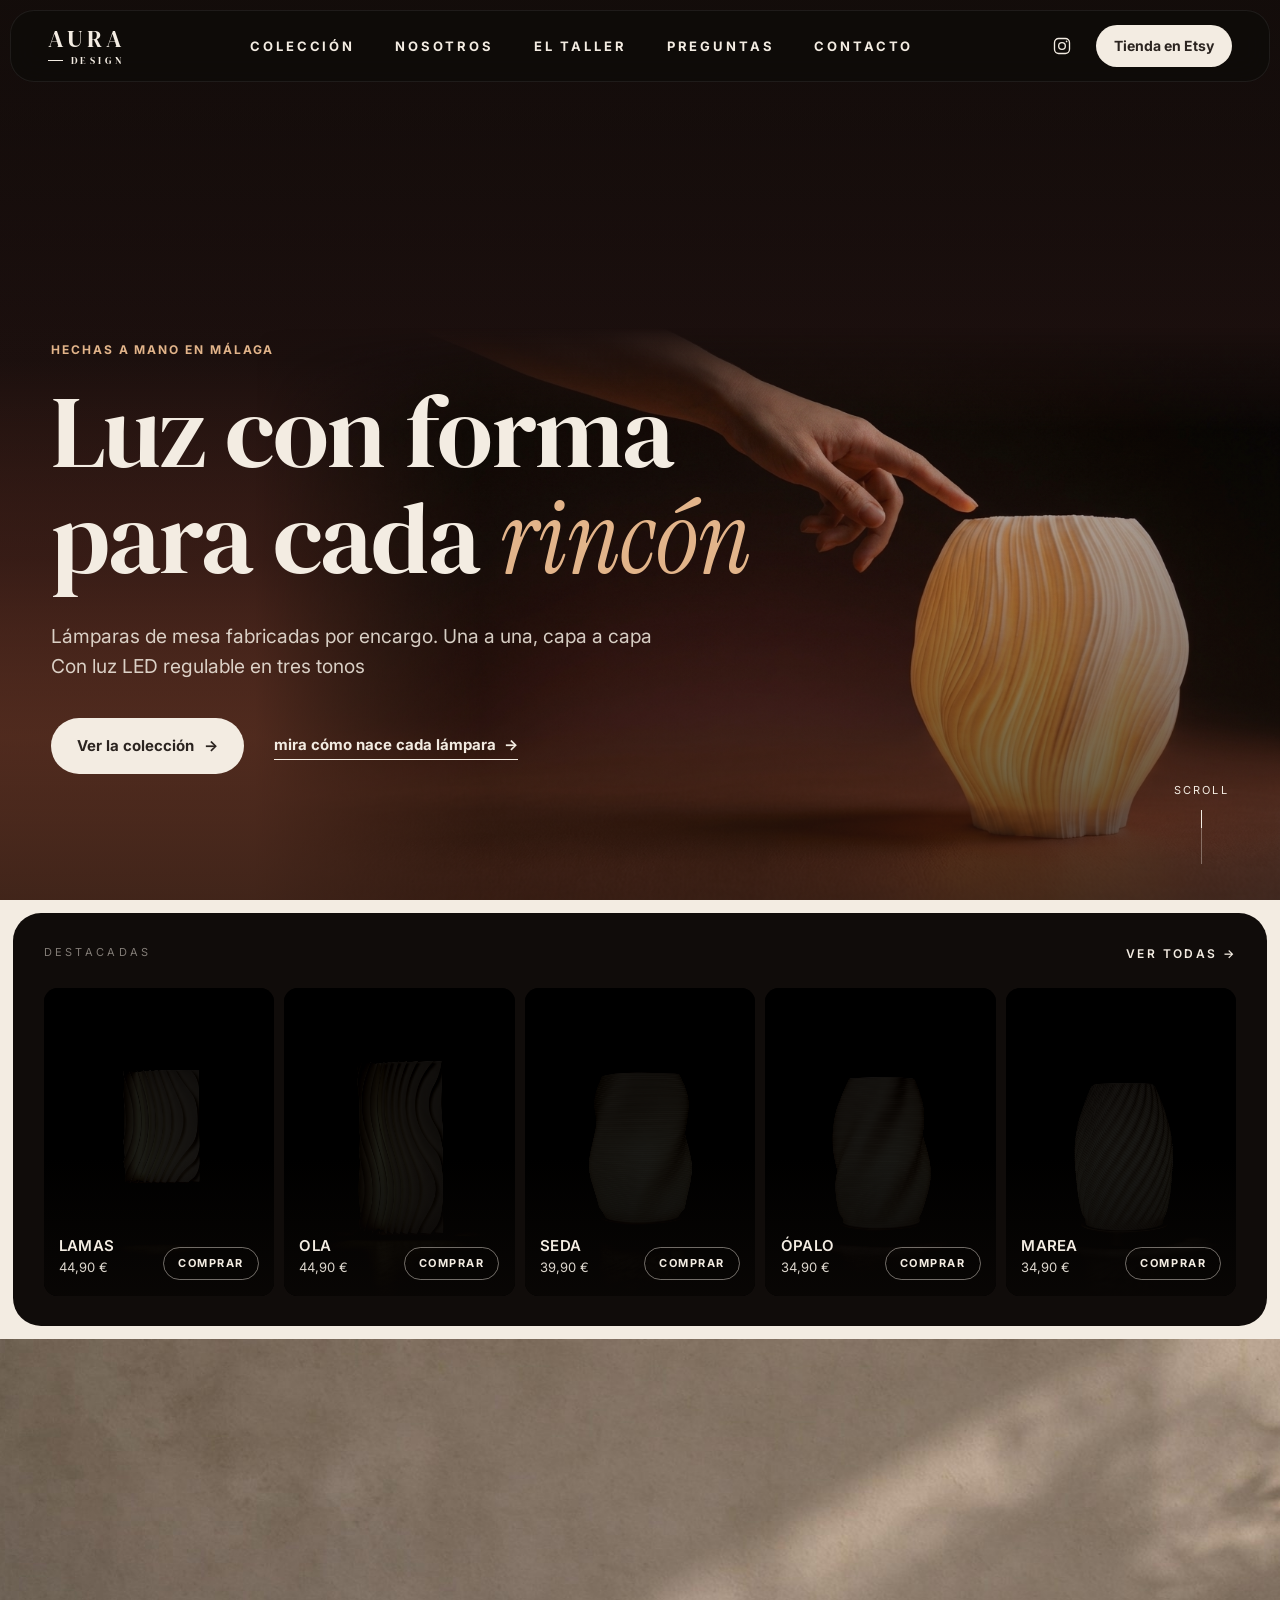
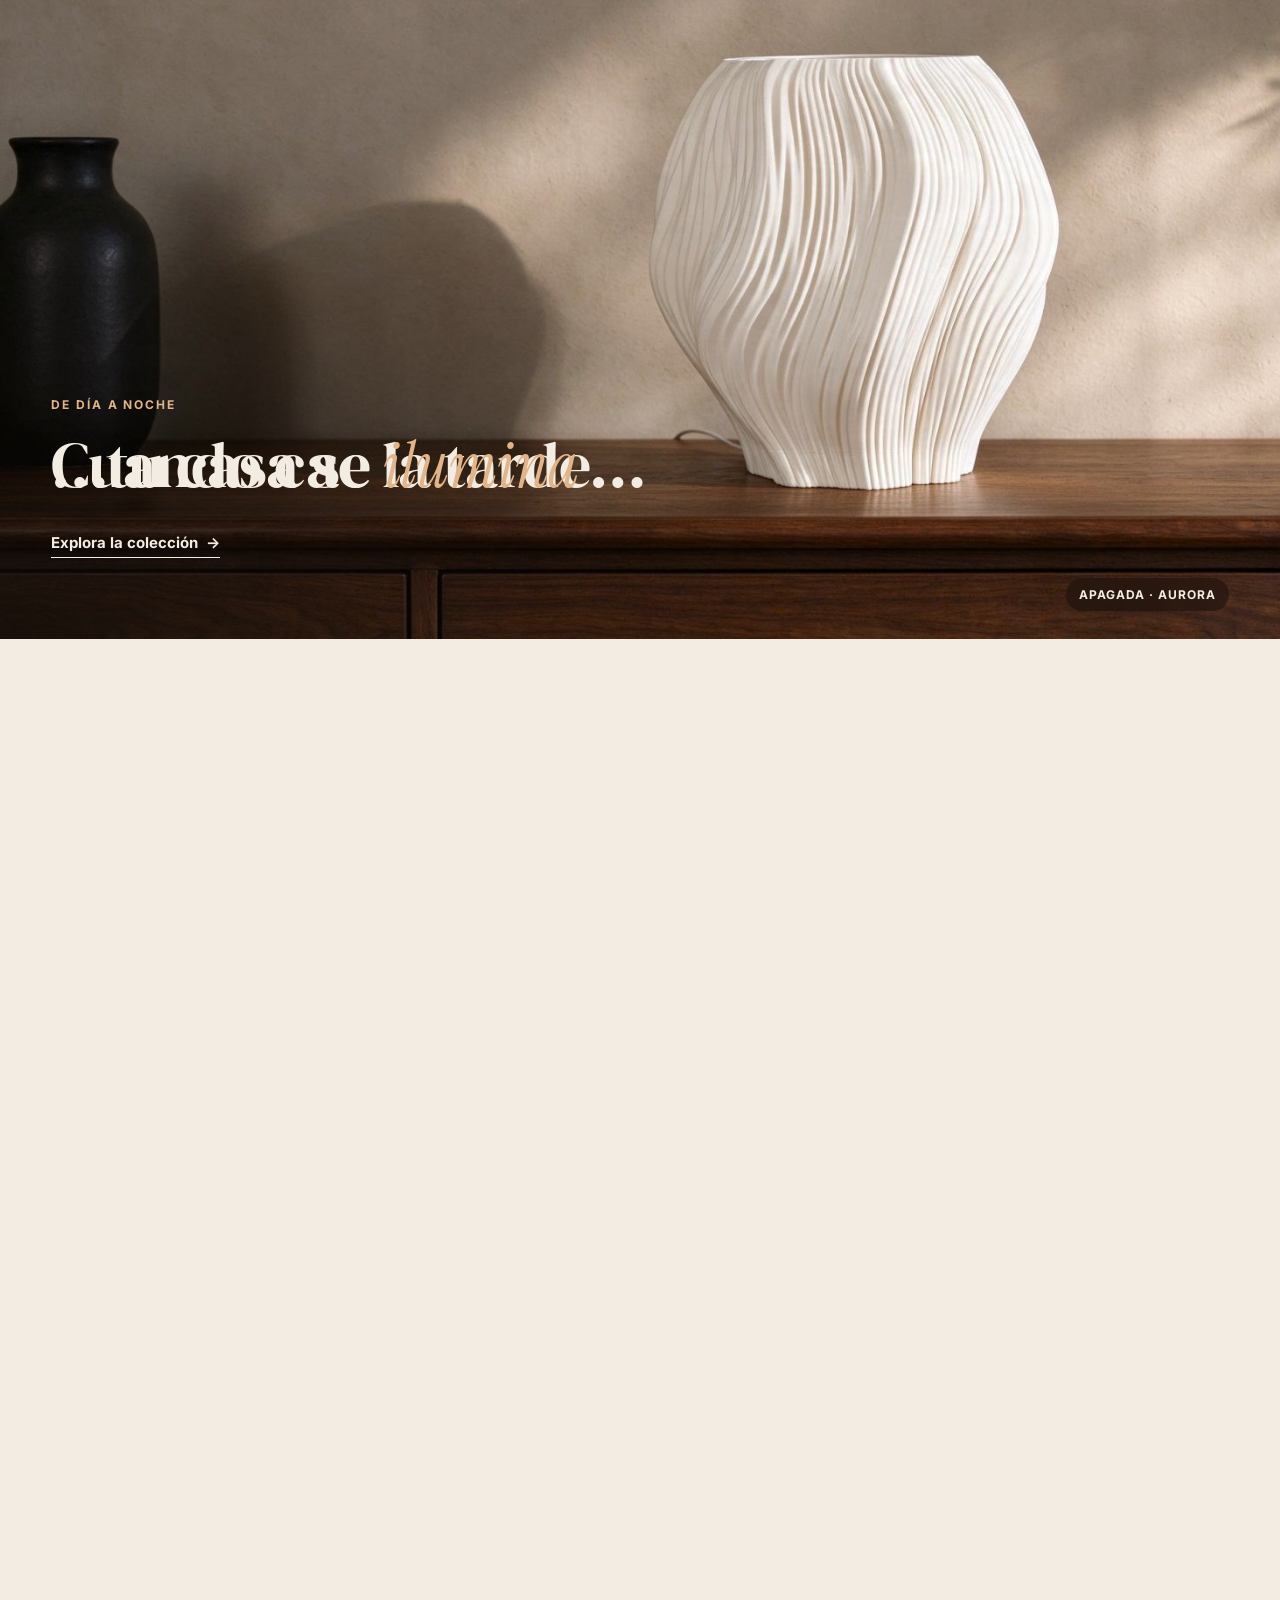
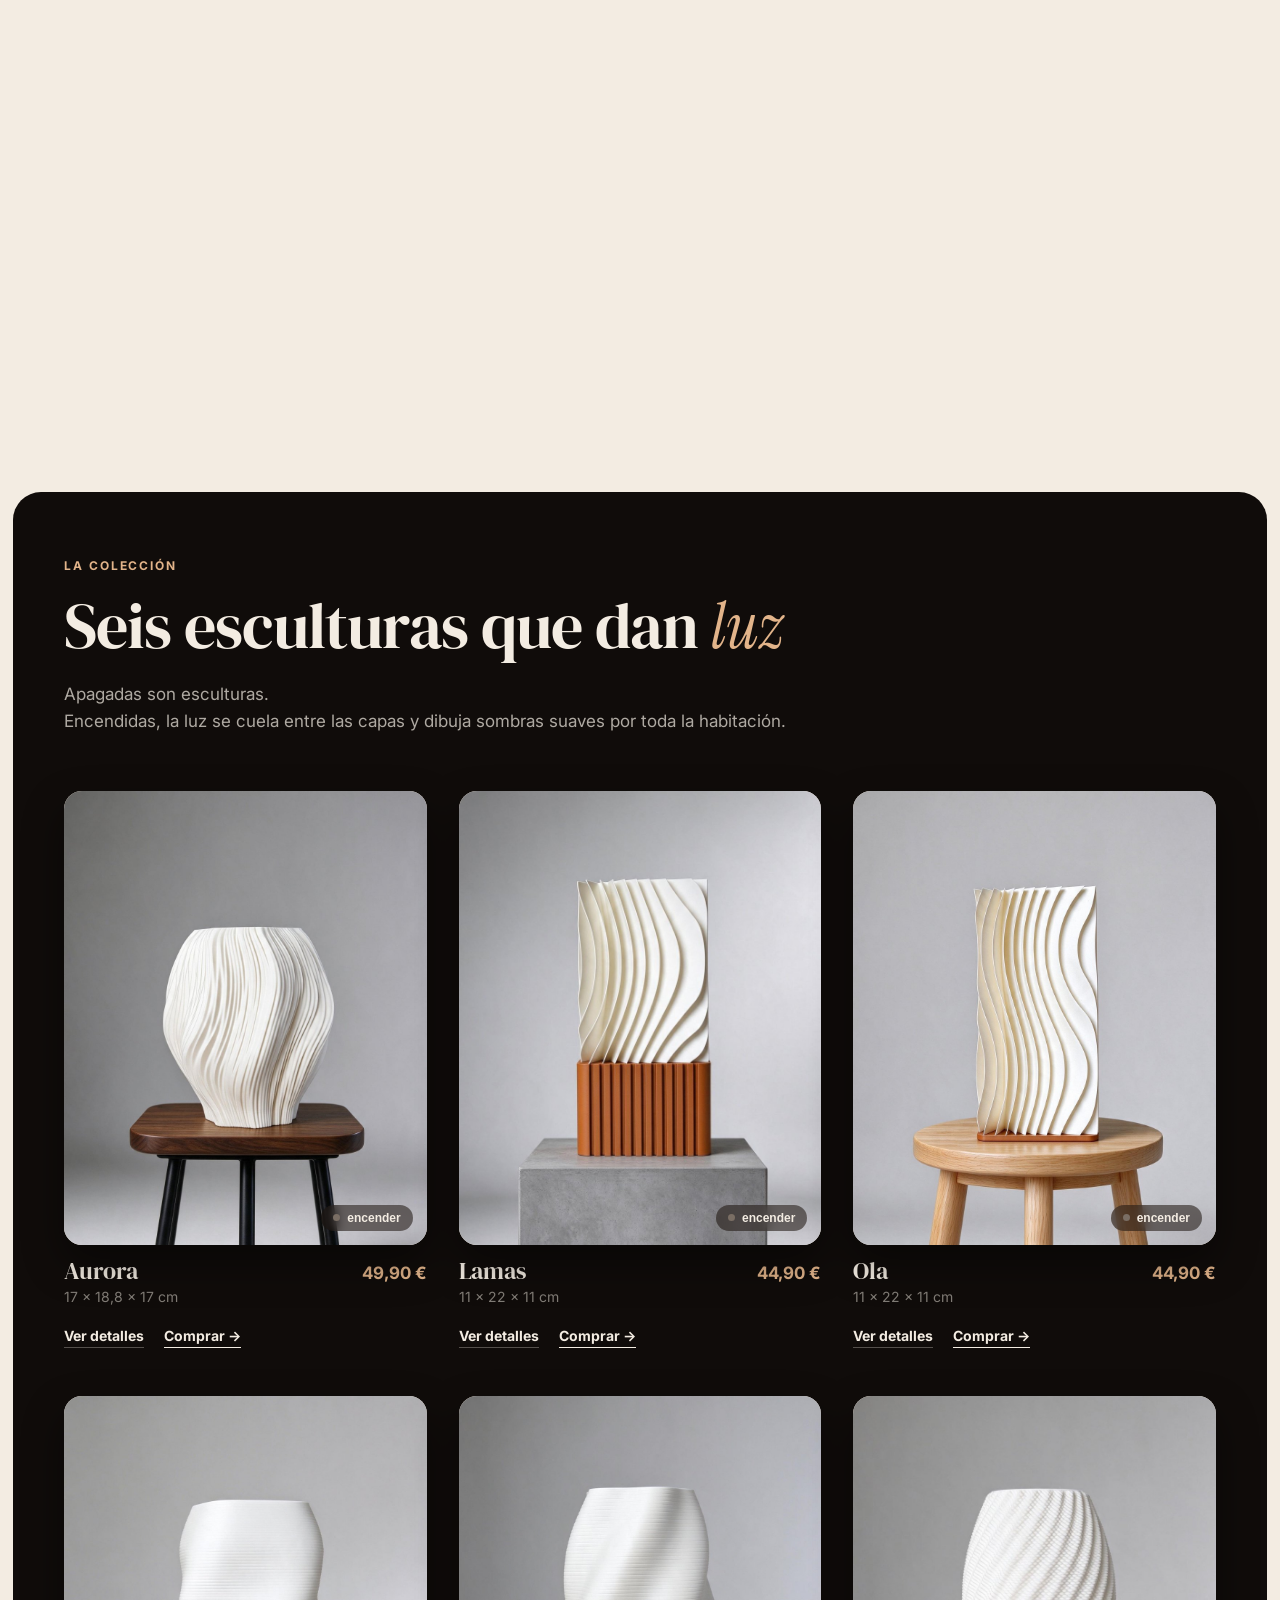
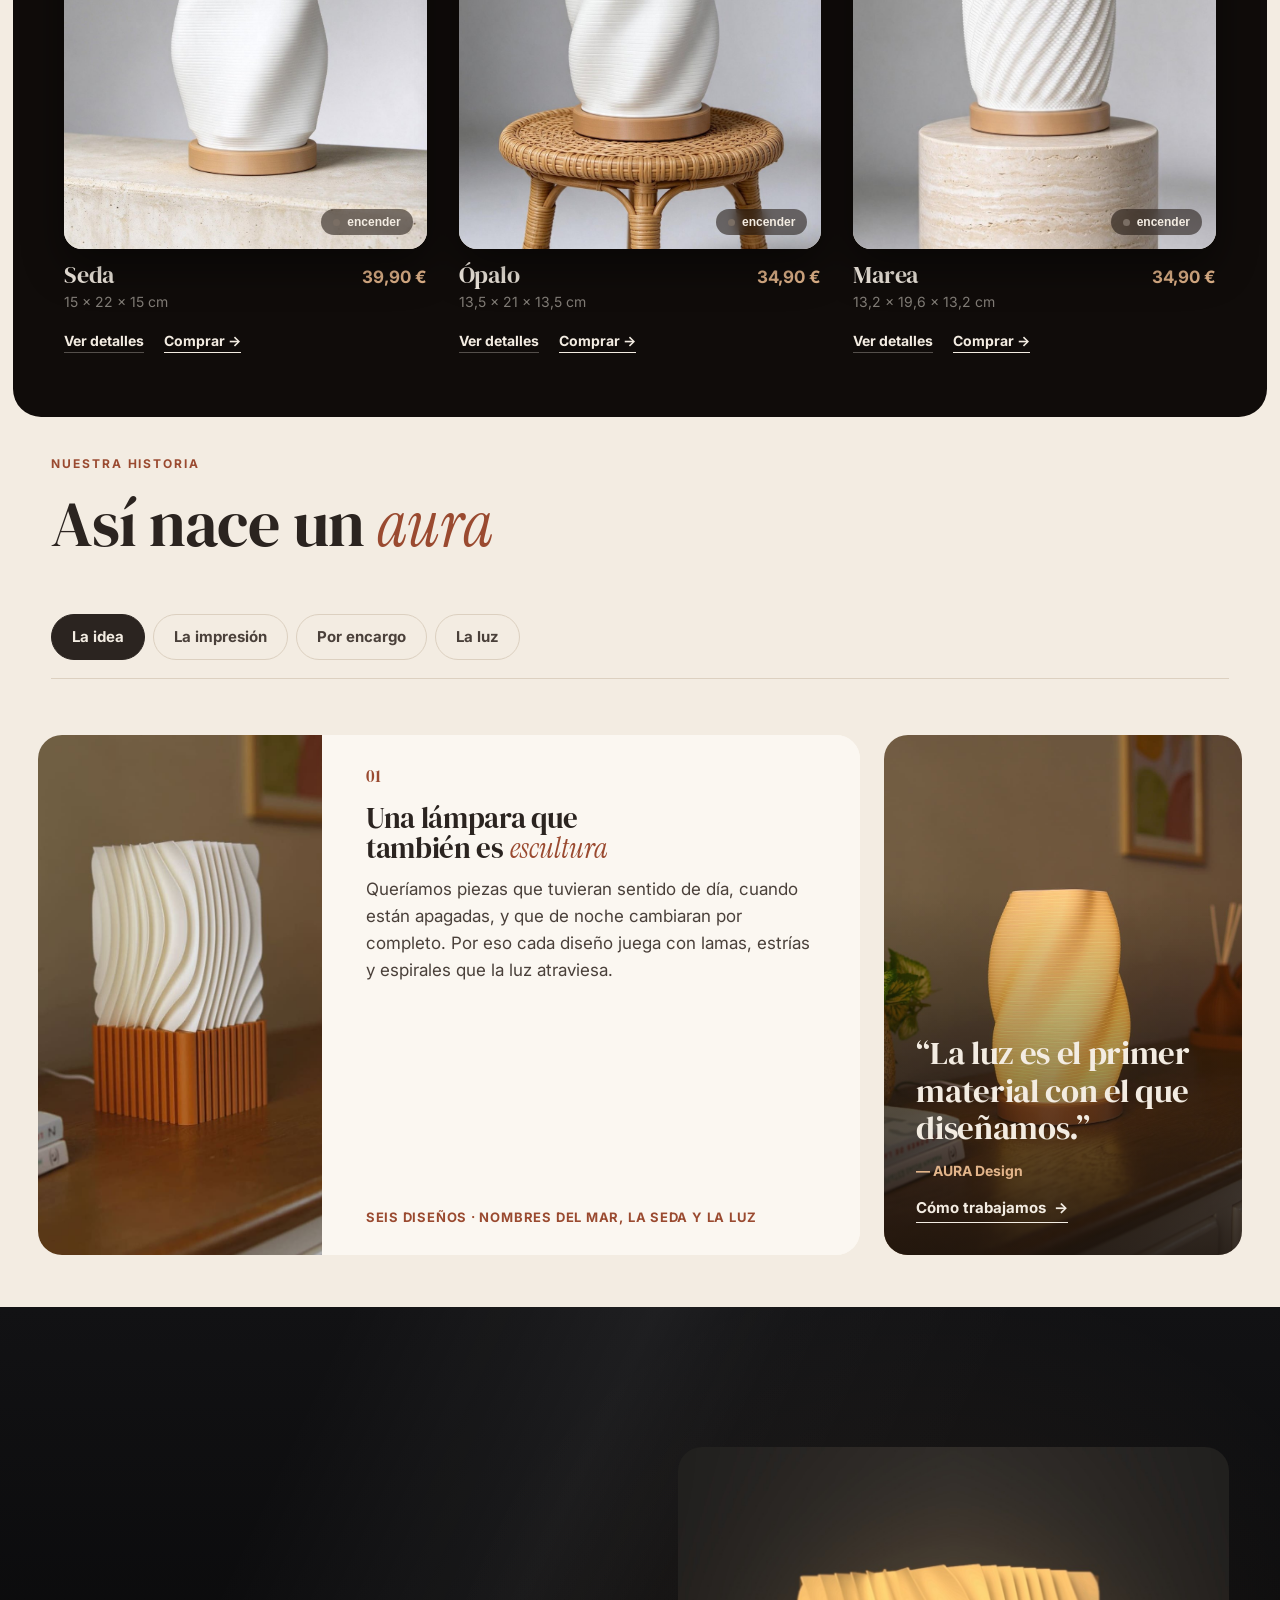
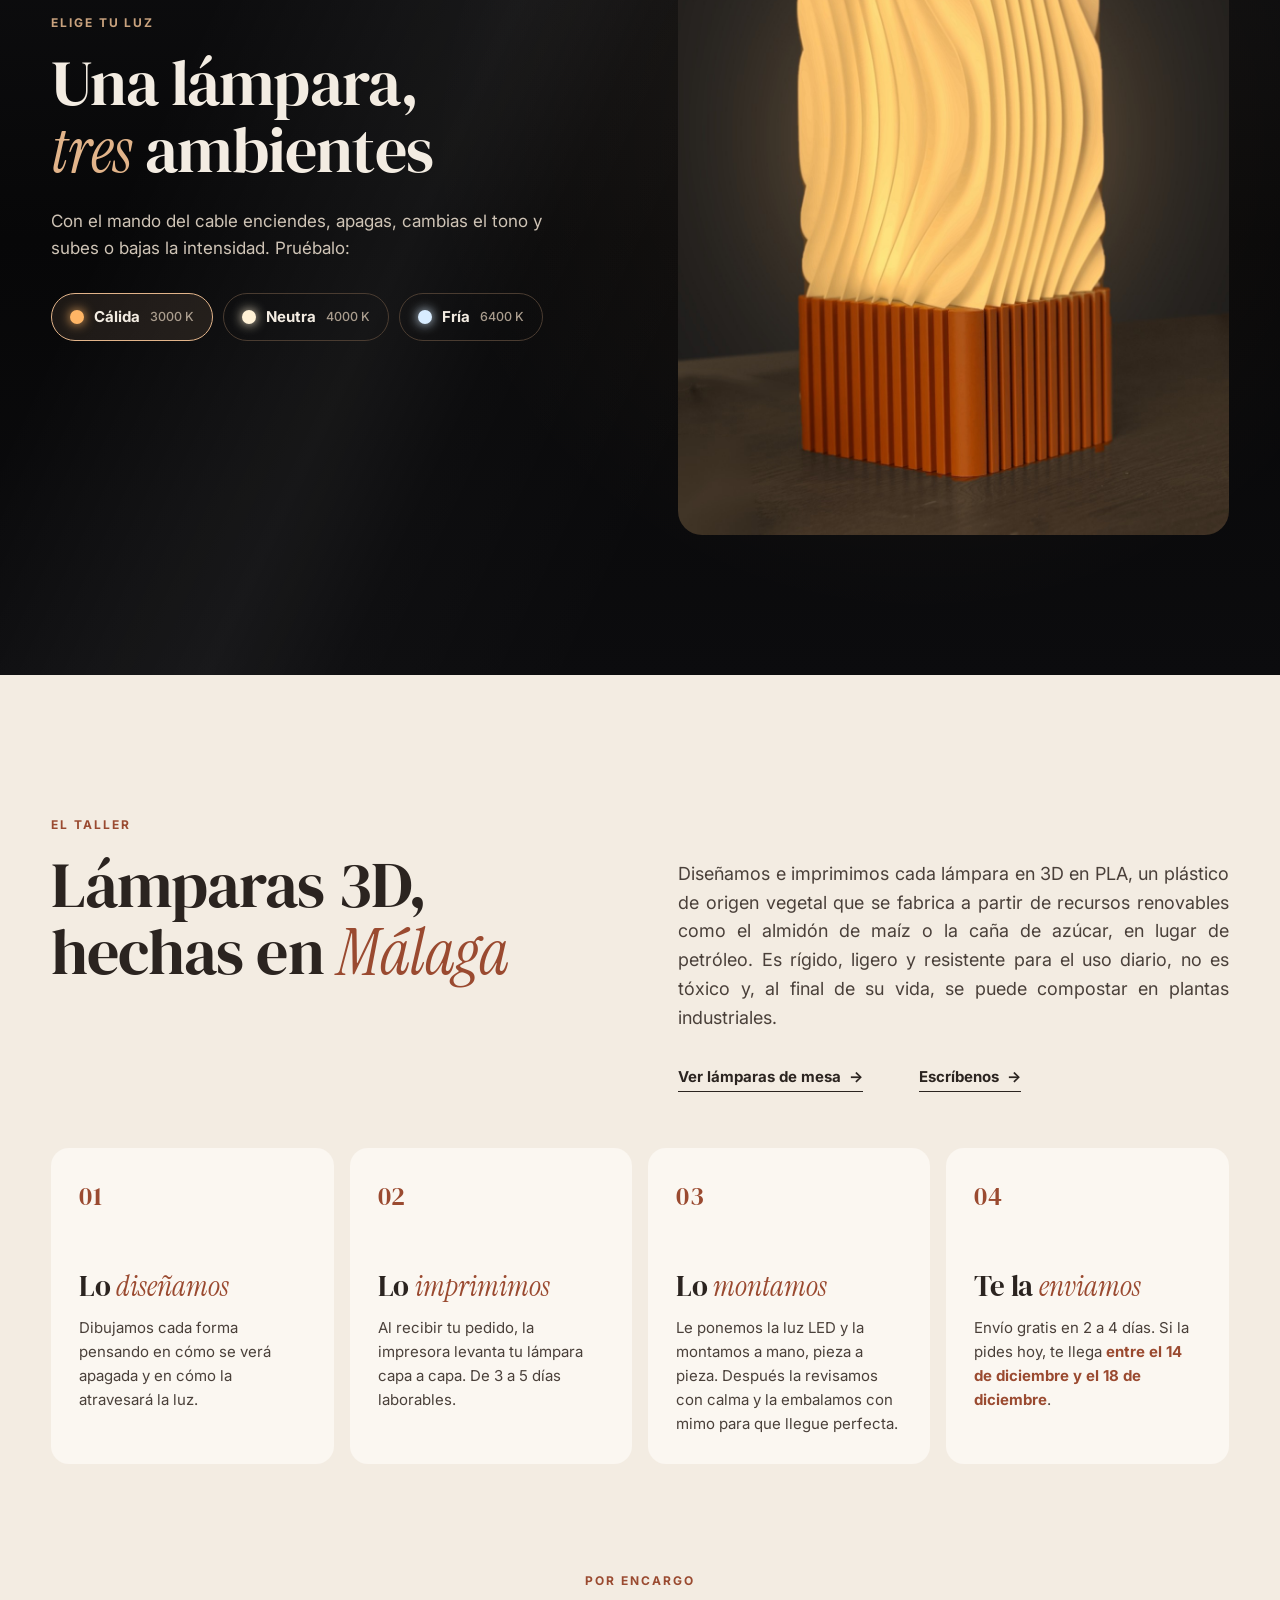
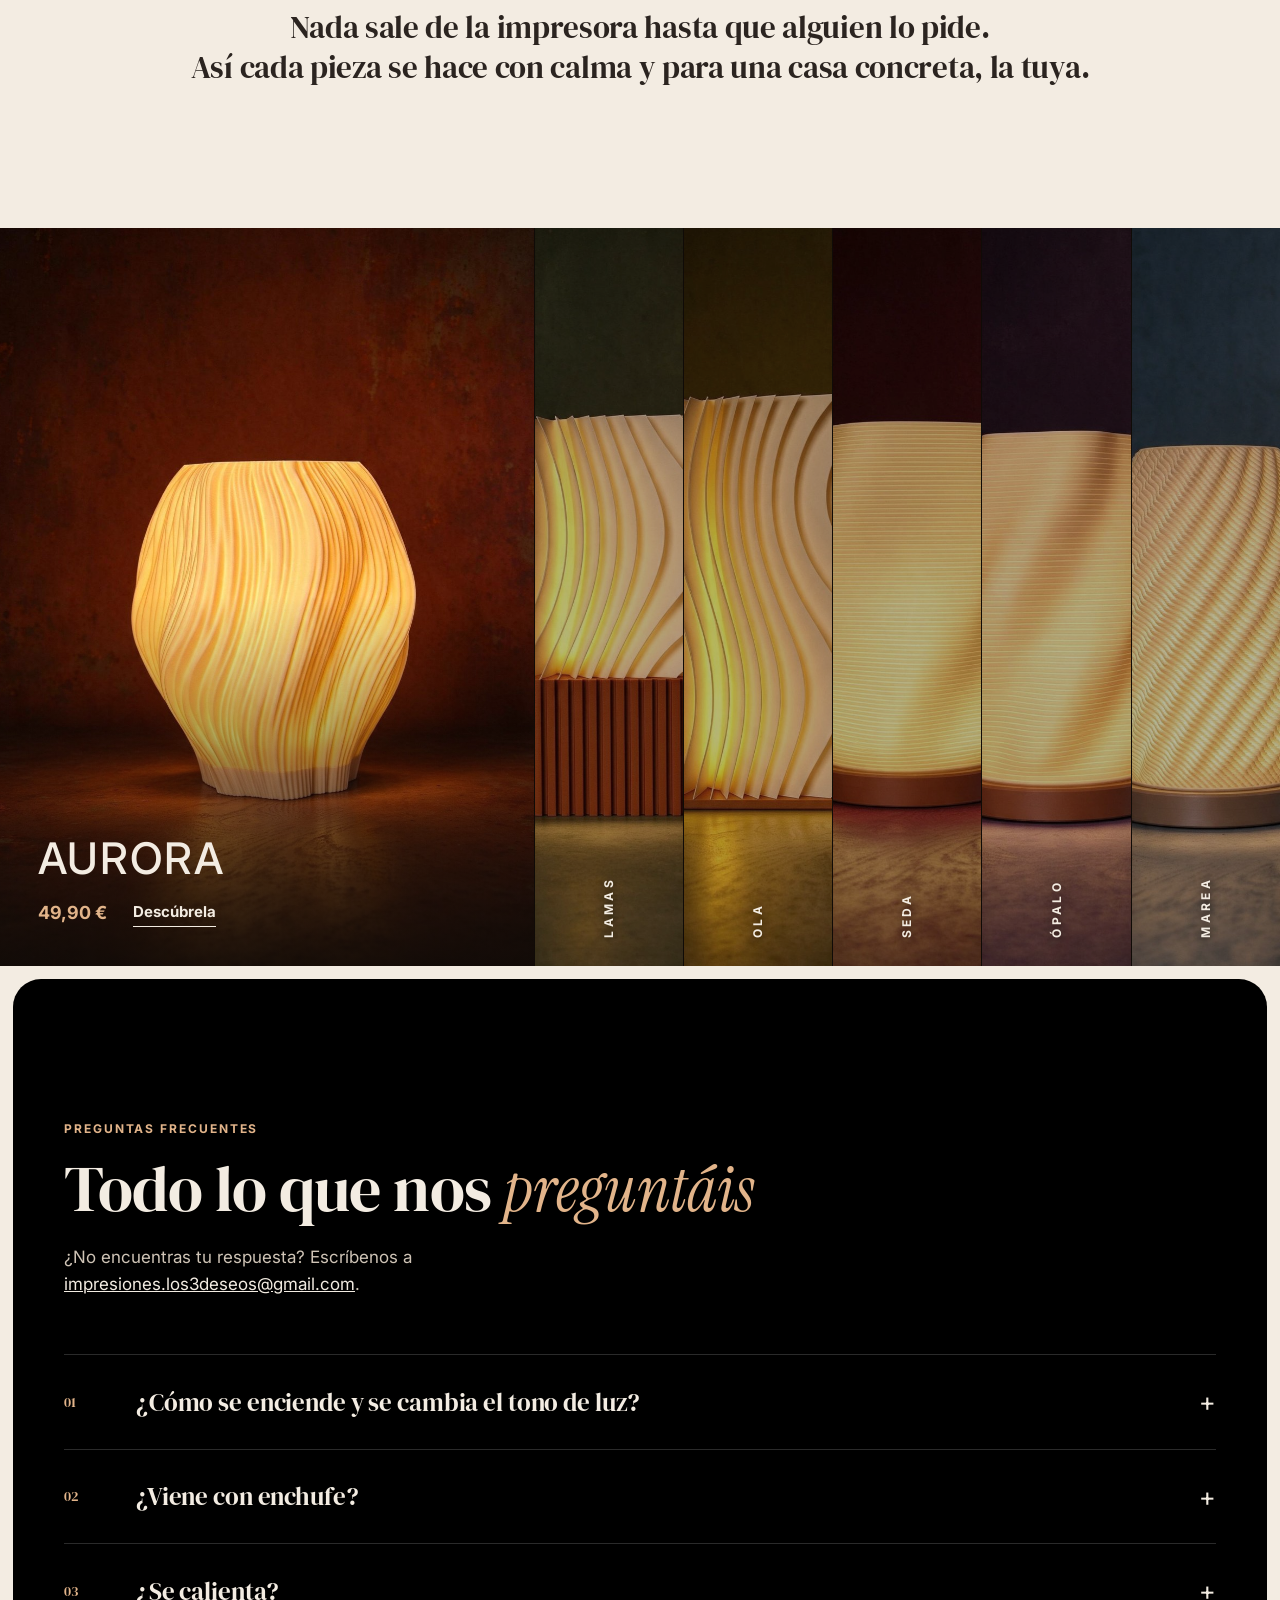
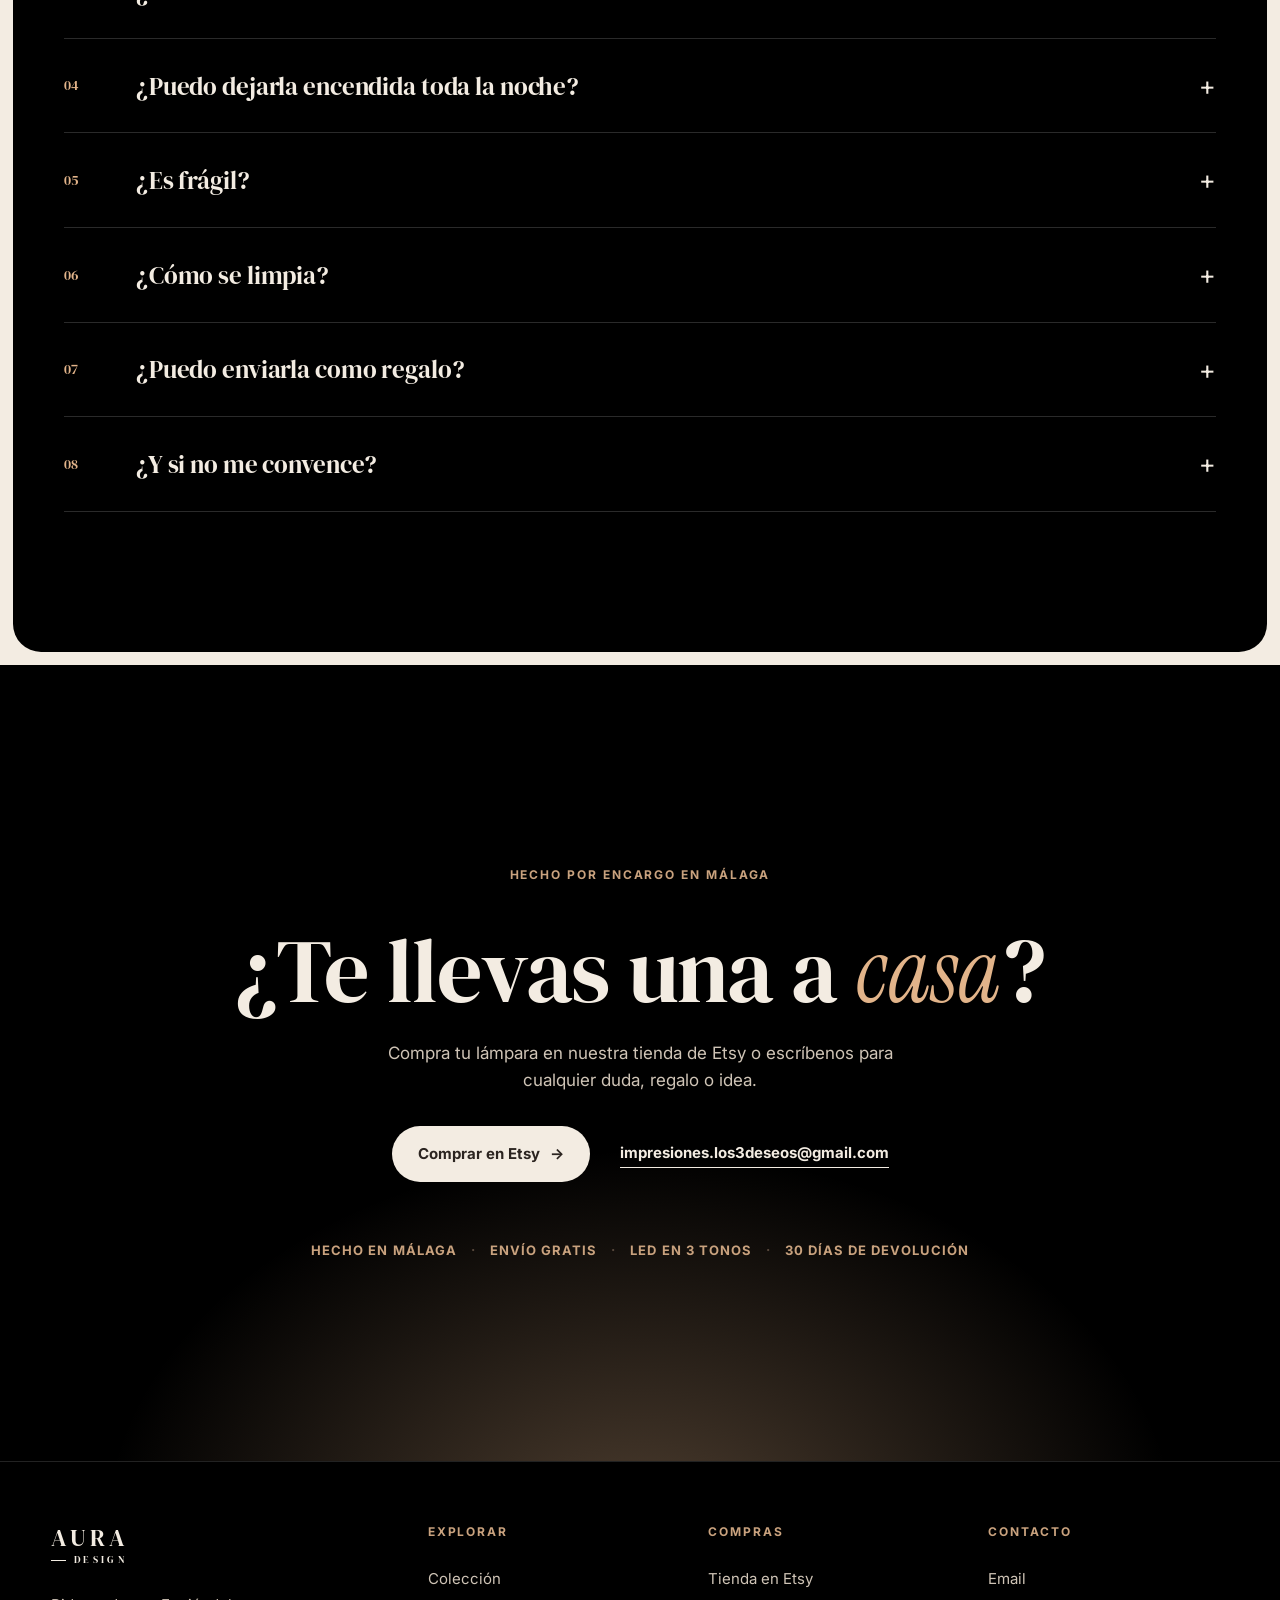
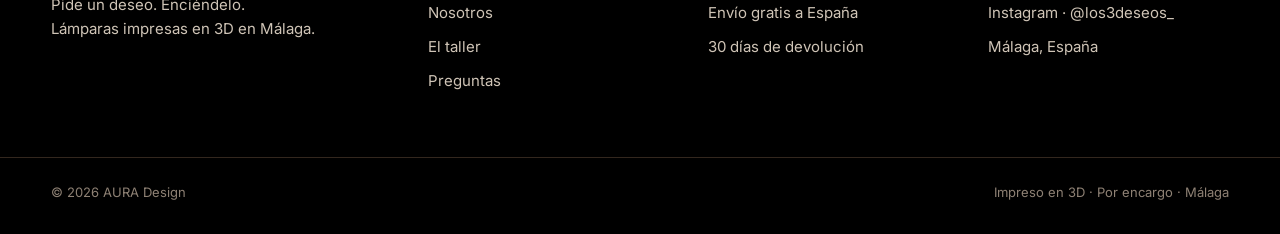
==== index.html @ 7d09f264 "Taller con PLA vegetal, tiras más limpias y final en negro - El taller: título "Lámparas 3D, hechas " ====
<!doctype html>
<html lang="es">
<head>
  <meta charset="utf-8" />
  <meta name="viewport" content="width=device-width, initial-scale=1, viewport-fit=cover" />
  <title>AURA Design · Lámparas impresas en 3D en Málaga</title>
  <meta name="description" content="Lámparas de mesa de diseño impresas en 3D por encargo en Málaga. Luz LED regulable en tres tonos: cálida, neutra o fría. Envío gratis." />
  <meta property="og:title" content="AURA Design · Lámparas impresas en 3D en Málaga" />
  <meta property="og:description" content="Lámparas escultóricas impresas en 3D, hechas por encargo en Málaga." />
  <meta property="og:image" content="assets/fotos/lamas/1.jpg" />
  <link rel="icon" href="assets/favicon.svg" type="image/svg+xml" />
  <link rel="preconnect" href="https://fonts.googleapis.com" />
  <link rel="preconnect" href="https://fonts.gstatic.com" crossorigin />
  <link href="https://fonts.googleapis.com/css2?family=Inter:wght@400;500;600;700&family=DM+Serif+Display&family=Instrument+Serif:ital@1&display=swap" rel="stylesheet" />
  <link rel="stylesheet" href="css/styles.css" />
</head>
<body>

  <!-- Cabecera -->
  <header class="cabecera" id="cabecera">
    <div class="ancho cabecera-fila">
      <a href="#inicio" class="logo" aria-label="AURA Design. Inicio">
        <span class="logo-texto"><span class="logo-nombre"><b>AURA</b> <i>design</i></span></span>
      </a>
      <nav class="menu" id="menu" aria-label="Principal">
        <a href="#coleccion">Colección</a>
        <a href="#historia">Nosotros</a>
        <a href="#taller">El taller</a>
        <a href="#preguntas">Preguntas</a>
        <a href="#contacto">Contacto</a>
      </nav>
      <div class="cabecera-acciones">
        <a class="icono" href="https://www.instagram.com/los3deseos_/" target="_blank" rel="noopener" aria-label="Instagram">
          <svg viewBox="0 0 24 24" width="20" height="20" fill="none" stroke="currentColor" stroke-width="1.6"><rect x="3" y="3" width="18" height="18" rx="5"/><circle cx="12" cy="12" r="4"/><circle cx="17.5" cy="6.5" r="1" fill="currentColor" stroke="none"/></svg>
        </a>
        <a class="boton boton-pequeno" href="https://www.etsy.com/shop/Los3Deseos" target="_blank" rel="noopener">Tienda en Etsy</a>
        <button class="hamburguesa" id="hamburguesa" aria-label="Abrir menú" aria-expanded="false" aria-controls="menu">
          <span></span><span></span>
        </button>
      </div>
    </div>
  </header>

  <main>
    <!-- Hero -->
    <section class="hero" id="inicio">
      <img class="hero-video" src="assets/fotos/portada.jpg" alt="Una mano se acerca a una lámpara escultórica encendida" fetchpriority="high" />
      <div class="hero-velo"></div>
      <div class="ancho hero-contenido">
        <p class="antetitulo antetitulo-claro aparece">Hechas a mano en Málaga</p>
        <h1 class="aparece">Luz con forma<br />para cada <em>rincón</em></h1>
        <p class="hero-sub aparece">Lámparas de mesa fabricadas por encargo. Una a una, capa a capa<br />Con luz LED regulable en tres tonos</p>
        <div class="hero-ctas aparece">
          <a class="boton boton-claro" href="#coleccion">Ver la colección <span aria-hidden="true">→</span></a>
          <a class="enlace-flecha enlace-claro" href="#taller">mira cómo nace cada lámpara <span aria-hidden="true">→</span></a>
        </div>
      </div>
      <a href="#coleccion" class="scroll-cue" aria-label="Bajar a la colección">
        <span>Scroll</span><i></i>
      </a>
    </section>

    <!-- Vitrina: las lámparas se encienden una a una al bajar -->
    <section class="vitrina" id="vitrina" aria-label="Lámparas destacadas">
      <div class="vitrina-panel">
        <div class="vitrina-cabeza">
          <p>Destacadas</p>
          <a href="#coleccion">Ver todas <span aria-hidden="true">→</span></a>
        </div>
        <div class="vitrina-fila" id="vitrina-fila"></div>
      </div>
    </section>

    <!-- De día a noche: escena que se enciende con el scroll -->
    <section class="anochecer" id="anochecer">
      <div class="anochecer-fijo">
        <div class="anochecer-fondo" aria-hidden="true">
          <img src="assets/fotos/anochecer/dia.jpg" alt="" />
          <img class="encendida" src="assets/fotos/anochecer/noche.jpg" alt="" />
        </div>
        <div class="anochecer-texto">
          <p class="antetitulo antetitulo-claro">De día a noche</p>
          <h2>
            <span class="frase frase-dia">Cuando cae la tarde…</span>
            <span class="frase frase-noche">…tu casa se <em>ilumina</em></span>
          </h2>
          <a class="enlace-flecha anochecer-enlace" href="#coleccion">Explora la colección <span aria-hidden="true">→</span></a>
        </div>
        <p class="anochecer-estado" role="img" aria-label="Lámpara Aurora sobre un mueble de madera, de día apagada y de noche encendida"><span id="anochecer-estado">apagada</span> · Aurora</p>
      </div>
    </section>

    <!-- Colección -->
    <div class="coleccion-fondo">
    <section class="ancho seccion" id="coleccion">
      <div class="seccion-titulo aparece">
        <div>
          <p class="antetitulo">La colección</p>
          <h2>Seis esculturas que dan <em>luz</em></h2>
          <p class="seccion-sub">Apagadas son esculturas.<br />Encendidas, la luz se cuela entre las capas y dibuja sombras suaves por toda la habitación.</p>
        </div>
      </div>
      <div class="rejilla" id="rejilla"></div>
    </section>
    </div>

    <!-- Nuestra historia -->
    <section class="ancho seccion" id="historia">
      <div class="seccion-titulo aparece">
        <div>
          <p class="antetitulo">Nuestra historia</p>
          <h2>Así nace un <em>aura</em></h2>
        </div>
      </div>

      <div class="pestanas aparece" role="tablist" aria-label="Nuestra historia">
        <button role="tab" aria-selected="true" aria-controls="p-idea" id="t-idea">La idea</button>
        <button role="tab" aria-selected="false" aria-controls="p-impresion" id="t-impresion" tabindex="-1">La impresión</button>
        <button role="tab" aria-selected="false" aria-controls="p-encargo" id="t-encargo" tabindex="-1">Por encargo</button>
        <button role="tab" aria-selected="false" aria-controls="p-material" id="t-material" tabindex="-1">La luz</button>
      </div>

      <div class="historia aparece">
        <div class="historia-paneles">
          <article class="panel" role="tabpanel" id="p-idea" aria-labelledby="t-idea">
            <img src="assets/fotos/lamas/2.jpg" alt="Lámpara Lamas apagada" loading="lazy" />
            <div class="panel-texto">
              <span class="numero">01</span>
              <h3>Una lámpara que también es <em>escultura</em></h3>
              <p>Queríamos piezas que tuvieran sentido de día, cuando están apagadas, y que de noche cambiaran por completo. Por eso cada diseño juega con lamas, estrías y espirales que la luz atraviesa.</p>
              <p class="pie">Seis diseños · nombres del mar, la seda y la luz</p>
            </div>
          </article>
          <article class="panel" role="tabpanel" id="p-impresion" aria-labelledby="t-impresion" hidden>
            <img src="assets/fotos/ola-doble/5.jpg" alt="Detalle de las lamas impresas en 3D de la lámpara Ola" loading="lazy" />
            <div class="panel-texto">
              <span class="numero">02</span>
              <h3>Capa a capa, en <em>Málaga</em></h3>
              <p>Cada lámpara se imprime en 3D en nuestro taller, capa sobre capa, hasta levantar formas que serían imposibles de hacer a mano. Después la montamos, la probamos y la revisamos antes de embalarla.</p>
              <p class="pie">Impresión 3D · montaje a mano</p>
            </div>
          </article>
          <article class="panel" role="tabpanel" id="p-encargo" aria-labelledby="t-encargo" hidden>
            <img src="assets/fotos/marea/2.jpg" alt="Lámpara Marea apagada" loading="lazy" />
            <div class="panel-texto">
              <span class="numero">03</span>
              <h3>Se hace cuando la <em>pides</em></h3>
              <p>No guardamos almacenes llenos. Tu lámpara empieza a imprimirse cuando haces el pedido: tardamos de 3 a 5 días laborables en hacerla y de 2 a 4 en que te llegue, con envío gratis.</p>
              <p class="pie" id="pie-entrega">Por encargo · envío gratis</p>
            </div>
          </article>
          <article class="panel" role="tabpanel" id="p-material" aria-labelledby="t-material" hidden>
            <img src="assets/fotos/seda/1.jpg" alt="Lámpara Seda encendida" loading="lazy" />
            <div class="panel-texto">
              <span class="numero">04</span>
              <h3>Tres tonos, un <em>mando</em></h3>
              <p>Luz LED regulable: cálida (3000 K), neutra (4000 K) o fría (6400 K), y la intensidad que quieras. Apenas da calor, así que puedes dejarla encendida toda la noche. Se conecta por USB de 5 V, con adaptador de enchufe incluido.</p>
              <p class="pie">PLA · LED regulable · USB 5 V</p>
            </div>
          </article>
        </div>
        <blockquote class="cita">
          <img src="assets/fotos/opalo/1.jpg" alt="" loading="lazy" />
          <div>
            <p>“La luz es el primer material con el que diseñamos.”</p>
            <footer>— AURA Design</footer>
            <a class="enlace-flecha enlace-claro" href="#taller">Cómo trabajamos <span aria-hidden="true">→</span></a>
          </div>
        </blockquote>
      </div>
    </section>

    <!-- Tonos de luz interactivos -->
    <section class="tonos" id="tonos">
      <div class="ancho tonos-fila">
        <div class="tonos-texto aparece">
          <p class="antetitulo antetitulo-dorado">Elige tu luz</p>
          <h2>Una lámpara, <em>tres</em> ambientes</h2>
          <p>Con el mando del cable enciendes, apagas, cambias el tono y subes o bajas la intensidad. Pruébalo:</p>
          <div class="tonos-botones" role="radiogroup" aria-label="Tono de luz">
            <button role="radio" aria-checked="true" data-tono="calida"><i style="--c:#ffb565"></i>Cálida <small>3000 K</small></button>
            <button role="radio" aria-checked="false" data-tono="neutra" tabindex="-1"><i style="--c:#fff1d6"></i>Neutra <small>4000 K</small></button>
            <button role="radio" aria-checked="false" data-tono="fria" tabindex="-1"><i style="--c:#d8ecff"></i>Fría <small>6400 K</small></button>
          </div>
        </div>
        <figure class="tonos-foto" id="tonos-foto" data-tono="calida">
          <div class="capa-tono" data-capa="calida">
            <img src="assets/fotos/tonos/calida.jpg" alt="Lámpara Lamas encendida" loading="lazy" />
          </div>
          <div class="capa-tono" data-capa="neutra">
            <img src="assets/fotos/tonos/neutra.jpg" alt="" aria-hidden="true" loading="lazy" />
          </div>
          <div class="capa-tono" data-capa="fria">
            <img src="assets/fotos/tonos/fria.jpg" alt="" aria-hidden="true" loading="lazy" />
          </div>
        </figure>
      </div>
    </section>

    <!-- El taller -->
    <section class="ancho seccion" id="taller">
      <div class="taller aparece">
        <p class="antetitulo taller-ante">El taller</p>
        <h2>Lámparas 3D, hechas en <em>Málaga</em></h2>
        <div class="taller-texto">
          <p>Diseñamos e imprimimos cada lámpara en 3D en PLA, un plástico de origen vegetal que se fabrica a partir de recursos renovables como el almidón de maíz o la caña de azúcar, en lugar de petróleo. Es rígido, ligero y resistente para el uso diario, no es tóxico y, al final de su vida, se puede compostar en plantas industriales.</p>
          <div class="taller-ctas">
            <a class="enlace-flecha" href="#coleccion">Ver lámparas de mesa <span aria-hidden="true">→</span></a>
            <a class="enlace-flecha" href="#contacto">Escríbenos <span aria-hidden="true">→</span></a>
          </div>
        </div>
      </div>

      <ol class="pasos" id="pasos">
        <li class="aparece"><span class="numero">01</span><h3>Lo <em>diseñamos</em></h3><p>Dibujamos cada forma pensando en cómo se verá apagada y en cómo la atravesará la luz.</p></li>
        <li class="aparece"><span class="numero">02</span><h3>Lo <em>imprimimos</em></h3><p>Al recibir tu pedido, la impresora levanta tu lámpara capa a capa. De 3 a 5 días laborables.</p></li>
        <li class="aparece"><span class="numero">03</span><h3>Lo <em>montamos</em></h3><p>Le ponemos la luz LED y la montamos a mano, pieza a pieza. Después la revisamos con calma y la embalamos con mimo para que llegue perfecta.</p></li>
        <li class="aparece"><span class="numero">04</span><h3>Te la <em>enviamos</em></h3><p>Envío gratis en 2 a 4 días. Si la pides hoy, te llega <strong id="entrega">en unos días</strong>.</p></li>
      </ol>

      <div class="manifiesto aparece">
        <p class="antetitulo">Por encargo</p>
        <p class="manifiesto-texto">Nada sale de la impresora hasta que alguien lo pide.<br />Así cada pieza se hace con calma y para una casa concreta, la tuya.</p>
      </div>
    </section>

    <!-- Abanico de las seis lámparas -->
    <section class="abanico" id="destacadas" aria-label="Las seis lámparas"></section>

    <!-- Preguntas (desde aquí hasta el final, fondo oscuro) -->
    <div class="preguntas-fondo">
    <section class="ancho seccion preguntas" id="preguntas">
      <div class="seccion-titulo aparece">
        <div>
          <p class="antetitulo">Preguntas frecuentes</p>
          <h2>Todo lo que nos <em>preguntáis</em></h2>
        </div>
        <p>¿No encuentras tu respuesta? Escríbenos a <a href="mailto:impresiones.los3deseos@gmail.com">impresiones.los3deseos@gmail.com</a>.</p>
      </div>
      <div class="acordeon" id="acordeon"></div>
    </section>
    </div>

    <!-- Cierre -->
    <section class="cierre" id="contacto">
      <div class="ancho cierre-contenido aparece">
        <p class="antetitulo antetitulo-dorado">Hecho por encargo en Málaga</p>
        <h2>¿Te llevas una a <em>casa</em>?</h2>
        <p>Compra tu lámpara en nuestra tienda de Etsy o escríbenos para cualquier duda, regalo o idea.</p>
        <div class="hero-ctas">
          <a class="boton boton-claro" href="https://www.etsy.com/shop/Los3Deseos" target="_blank" rel="noopener">Comprar en Etsy <span aria-hidden="true">→</span></a>
          <a class="enlace-flecha enlace-claro" href="mailto:impresiones.los3deseos@gmail.com">impresiones.los3deseos@gmail.com</a>
        </div>
        <ul class="confianza">
          <li>Hecho en Málaga</li><li>Envío gratis</li><li>LED en 3 tonos</li><li>30 días de devolución</li>
        </ul>
      </div>
    </section>
  </main>

  <footer class="pie-pagina">
    <div class="ancho pie-rejilla">
      <div class="pie-marca">
        <a href="#inicio" class="logo"><span class="logo-texto"><span class="logo-nombre"><b>AURA</b> <i>design</i></span></span></a>
        <p>Pide un deseo. Enciéndelo.<br />Lámparas impresas en 3D en Málaga.</p>
      </div>
      <div>
        <h4>Explorar</h4>
        <a href="#coleccion">Colección</a>
        <a href="#historia">Nosotros</a>
        <a href="#taller">El taller</a>
        <a href="#preguntas">Preguntas</a>
      </div>
      <div>
        <h4>Compras</h4>
        <a href="https://www.etsy.com/shop/Los3Deseos" target="_blank" rel="noopener">Tienda en Etsy</a>
        <span>Envío gratis a España</span>
        <span>30 días de devolución</span>
      </div>
      <div>
        <h4>Contacto</h4>
        <a href="mailto:impresiones.los3deseos@gmail.com">Email</a>
        <a href="https://www.instagram.com/los3deseos_/" target="_blank" rel="noopener">Instagram · @los3deseos_</a>
        <span>Málaga, España</span>
      </div>
    </div>
    <div class="ancho pie-final">
      <span>© <span id="anio">2026</span> AURA Design</span>
      <span>Impreso en 3D · Por encargo · Málaga</span>
    </div>
  </footer>

  <!-- Ficha de producto -->
  <dialog class="ficha" id="ficha" aria-labelledby="ficha-nombre">
    <button class="ficha-cerrar" id="ficha-cerrar" aria-label="Cerrar">×</button>
    <div class="ficha-galeria">
      <img id="ficha-foto" src="" alt="" />
      <div class="ficha-miniaturas" id="ficha-miniaturas"></div>
    </div>
    <div class="ficha-datos">
      <p class="antetitulo" id="ficha-distintivo">Hecho por encargo</p>
      <h2 id="ficha-nombre"></h2>
      <p class="ficha-precio" id="ficha-precio"></p>
      <p id="ficha-descripcion"></p>
      <dl class="ficha-specs">
        <dt>Medidas</dt><dd id="ficha-medidas"></dd>
        <dt>Material</dt><dd>PLA impreso en 3D</dd>
        <dt>Luz</dt><dd>LED regulable: cálida, neutra o fría</dd>
        <dt>Cable</dt><dd>USB 5 V con adaptador de enchufe</dd>
        <dt>Entrega</dt><dd id="ficha-entrega"></dd>
      </dl>
      <a class="boton" id="ficha-comprar" href="#" target="_blank" rel="noopener">Comprar en Etsy <span aria-hidden="true">→</span></a>
    </div>
  </dialog>

  <script src="js/main.js"></script>
</body>
</html>
---- css/styles.css ----
/* =========================================================
   AURA Design · estilos
   Paleta y tipografías tomadas de la marca actual.
   ========================================================= */
:root {
  --display: "DM Serif Display", Georgia, serif;
  --texto: Inter, system-ui, sans-serif;
  --logo: "DM Serif Display", Georgia, serif;
  --logo-cursiva: "Instrument Serif", Georgia, serif;

  --crema: #F3ECE2;
  --crema-2: #EAE0D2;
  --papel: #FBF7F1;
  --oscuro: #2B2420;
  --noche: #1A120C;
  --noche-2: #22170F;
  --terracota: #9A4A30;
  --dorado: #C9A27E;
  --ambar: #E2B48A;
  --apagado: #4A403A;
  --tenue: #746860;
  --linea: #DCD0C0;

  --radio: 18px;
  --sombra: 0 30px 60px -30px rgba(43, 36, 32, .45);
  --ease: cubic-bezier(.2, .7, .2, 1);
}

* { box-sizing: border-box; }
html { scroll-behavior: smooth; scroll-padding-top: 80px; }
body {
  margin: 0;
  background: var(--crema);
  color: var(--oscuro);
  font-family: var(--texto);
  font-size: 17px;
  line-height: 1.6;
  -webkit-font-smoothing: antialiased;
}
img, video { max-width: 100%; display: block; }
a { color: inherit; }
p { margin: 0; }
h1, h2, h3, h4 {
  margin: 0;
  font-family: var(--display);
  font-weight: 400;
  line-height: 1.04;
  letter-spacing: -.015em;
  text-wrap: balance;
}
h1 { font-size: clamp(48px, 8vw, 112px); }
h2 { font-size: clamp(36px, 5vw, 64px); }
h3 { font-size: clamp(24px, 2.3vw, 30px); letter-spacing: -.01em; }
/* Última palabra de los títulos: cursiva fina en color */
h1 em, h2 em, h3 em {
  font-family: var(--logo-cursiva); font-style: italic; font-weight: 400;
  letter-spacing: 0; color: var(--terracota);
}
.hero h1 em, .anochecer h2 em, .tonos h2 em, .cierre h2 em { color: var(--ambar); }
:focus-visible { outline: 3px solid var(--dorado); outline-offset: 3px; border-radius: 4px; }

.ancho { max-width: 1320px; margin: 0 auto; padding-inline: max(20px, 4vw); }
.seccion { padding-block: clamp(72px, 11vw, 140px); display: flex; flex-direction: column; gap: clamp(32px, 5vw, 56px); }
.seccion-titulo { display: flex; flex-wrap: wrap; align-items: end; justify-content: space-between; gap: 20px 40px; }
.seccion-titulo h2 { max-width: 14em; }
.seccion-titulo > p { color: var(--apagado); max-width: 28em; }

.antetitulo {
  font-size: 12px; font-weight: 700; letter-spacing: .16em; text-transform: uppercase;
  color: var(--terracota); margin-bottom: 18px;
}
.antetitulo-claro { color: var(--ambar); }
.antetitulo-dorado { color: var(--dorado); }

/* Botones y enlaces */
.boton {
  display: inline-flex; align-items: center; gap: 10px;
  padding: 16px 26px; border-radius: 999px;
  background: var(--oscuro); color: var(--crema);
  font-weight: 700; font-size: 15px; text-decoration: none;
  transition: transform .3s var(--ease), background .3s;
}
.boton:hover { transform: translateY(-2px); background: var(--terracota); }
.boton span { transition: transform .3s var(--ease); }
.boton:hover span { transform: translateX(4px); }
.boton-claro { background: var(--crema); color: var(--oscuro); }
.boton-claro:hover { background: var(--ambar); }
.boton-pequeno { padding: 10px 18px; font-size: 14px; }

.enlace-flecha {
  display: inline-flex; gap: 8px; align-items: center;
  font-weight: 700; font-size: 15px; text-decoration: none;
  border-bottom: 1px solid currentColor; padding-bottom: 2px;
}
.enlace-flecha span { transition: transform .3s var(--ease); }
.enlace-flecha:hover span { transform: translateX(5px); }
.enlace-claro { color: var(--crema); }

/* Barra de aviso */
.aviso {
  background: var(--terracota); color: var(--papel);
  font-size: 13px; font-weight: 700; letter-spacing: .04em;
  text-align: center; padding: 9px 16px;
}

/* Cabecera */
/* Barra flotante tipo píldora: negra arriba, crema al hacer scroll */
.cabecera {
  position: sticky; top: 0; z-index: 50;
  padding: 10px;
  margin-bottom: -92px;
  color: var(--crema);
  transition: color .45s var(--ease);
}
.cabecera.solida { color: var(--oscuro); }
.cabecera-fila {
  position: relative; max-width: none; border-radius: 24px;
  padding-inline: clamp(18px, 3vw, 44px);
  height: 72px; display: flex; align-items: center; justify-content: space-between; gap: 24px;
}
.cabecera-fila::before {
  content: ""; position: absolute; inset: 0; z-index: -1;
  border-radius: inherit;
  background: rgba(14, 11, 9, .82);
  border: 1px solid rgba(255, 255, 255, .07);
  backdrop-filter: blur(16px) saturate(1.2); -webkit-backdrop-filter: blur(16px) saturate(1.2);
  transition: background .45s var(--ease), border-color .45s, box-shadow .45s;
}
.cabecera.solida .cabecera-fila::before {
  background: rgba(232, 226, 218, .92);
  border-color: rgba(43, 36, 32, .06);
  box-shadow: 0 12px 40px -18px rgba(43, 36, 32, .35);
}
.cabecera:not(.solida) .boton-pequeno:hover { background: var(--ambar); }
.logo { display: inline-flex; align-items: center; gap: 10px; text-decoration: none; font-family: var(--display); font-weight: 700; font-size: 21px; letter-spacing: -.03em; }
.logo img { border-radius: 9px; }
.logo-texto { display: flex; flex-direction: column; line-height: 1; }
.logo-nombre { display: inline-flex; flex-direction: column; white-space: nowrap; letter-spacing: 0; }
.logo-nombre b { font-family: var(--display); font-weight: 400; font-size: 24px; letter-spacing: .16em; margin-right: -.16em; }
/* "design" debajo de AURA: mayúsculas pequeñas, separadas, con una línea a la izquierda */
.logo-nombre i {
  display: flex; align-items: center; gap: 8px; margin-top: 5px; margin-right: -.34em;
  font-family: var(--display); font-style: normal; font-weight: 400; font-size: 10px;
  letter-spacing: .34em; text-transform: uppercase;
}
.logo-nombre i::before { content: ""; flex: 1; height: 1px; background: currentColor; }
.logo-texto small {
  font-family: var(--texto); font-size: 10.5px; font-weight: 500;
  letter-spacing: .14em; text-transform: none; opacity: .75; margin-top: 4px;
}
.menu { display: flex; gap: 40px; }
.menu a { text-decoration: none; font-size: 13px; font-weight: 700; letter-spacing: .22em; text-transform: uppercase; position: relative; }
.menu a::after { content: ""; position: absolute; left: 0; right: 0; bottom: -4px; height: 1px; background: currentColor; transform: scaleX(0); transform-origin: right; transition: transform .35s var(--ease); }
.menu a:hover::after { transform: scaleX(1); transform-origin: left; }
.cabecera-acciones { display: flex; align-items: center; gap: 14px; }
.icono { display: grid; place-items: center; width: 40px; height: 40px; border-radius: 50%; transition: background .3s; }
.icono:hover { background: rgba(127, 110, 95, .18); }
.cabecera:not(.solida) .boton-pequeno { background: var(--crema); color: var(--oscuro); }
.hamburguesa { display: none; width: 42px; height: 42px; border: 0; background: none; color: inherit; cursor: pointer; padding: 0; position: relative; }
.hamburguesa span { position: absolute; left: 10px; right: 10px; height: 1.6px; background: currentColor; transition: transform .3s var(--ease), top .3s; }
.hamburguesa span:first-child { top: 16px; }
.hamburguesa span:last-child { top: 25px; }
.hamburguesa[aria-expanded="true"] span:first-child { top: 20px; transform: rotate(45deg); }
.hamburguesa[aria-expanded="true"] span:last-child { top: 20px; transform: rotate(-45deg); }

/* Hero */
.hero {
  position: relative; min-height: 100svh; display: flex; align-items: flex-end;
  color: var(--crema); overflow: hidden; background: var(--noche);
}
/* Portada: se ve la foto entera, pegada abajo a la derecha. El fondo imita
   los colores de la foto (negro arriba, suelo terracota abajo) para que no se noten bordes. */
.hero:has(.hero-video) { background: linear-gradient(180deg, #0e0809 0%, #1c0f0e 40%, #4a221c 62%, #9a4c37 82%, #b55c43 100%); }
.hero-video {
  position: absolute; right: 0; bottom: 0; width: 80%; height: auto; max-height: 100%; object-fit: contain;
  /* Bordes izquierdo y superior difuminados para fundirse con el fondo */
  -webkit-mask-image: linear-gradient(to right, transparent 0%, #000 22%), linear-gradient(to bottom, transparent 0%, #000 18%);
  -webkit-mask-composite: source-in;
  mask-image: linear-gradient(to right, transparent 0%, #000 22%), linear-gradient(to bottom, transparent 0%, #000 18%);
  mask-composite: intersect;
}
@media (max-width: 760px) {
  .hero-video { inset: 0; width: 100%; height: 100%; max-height: none; object-fit: cover; object-position: 72% center; -webkit-mask-image: none; mask-image: none; }
}
.hero-velo { position: absolute; inset: 0; background: linear-gradient(180deg, rgba(26,18,12,.45) 0%, rgba(26,18,12,.15) 35%, rgba(26,18,12,.75) 100%); }
.hero-contenido { position: relative; width: 100%; max-width: none; margin: 0;padding-bottom: clamp(90px, 14vh, 150px); padding-top: 140px; }
.hero h1 { max-width: 10em; }
.hero-sub { max-width: 32em; font-size: clamp(17px, 1.5vw, 20px); color: rgba(243,236,226,.86); margin: 28px 0 36px; }
.hero-ctas { display: flex; flex-wrap: wrap; align-items: center; gap: 18px 30px; }
.scroll-cue {
  position: absolute; right: max(20px, 4vw); bottom: 36px; z-index: 2;
  display: flex; flex-direction: column; align-items: center; gap: 10px;
  color: var(--crema); text-decoration: none; font-size: 11px; letter-spacing: .2em; text-transform: uppercase;
}
.scroll-cue i { width: 1px; height: 54px; background: rgba(243,236,226,.35); position: relative; overflow: hidden; }
.scroll-cue i::after { content: ""; position: absolute; left: 0; width: 1px; height: 18px; background: var(--crema); animation: gota 2s var(--ease) infinite; }
@keyframes gota { from { top: -18px; } to { top: 54px; } }

/* Rejilla de productos */
/* 3 arriba y 3 abajo; en tablet 2 por fila y en móvil 2 más pequeñas */
.rejilla { display: grid; grid-template-columns: repeat(3, 1fr); gap: 48px 32px; }
@media (max-width: 860px) { .rejilla { grid-template-columns: repeat(2, 1fr); } }
.tarjeta { display: flex; flex-direction: column; gap: 14px; }
.tarjeta-foto {
  position: relative; aspect-ratio: 4 / 5; border-radius: var(--radio); overflow: hidden;
  background: var(--crema-2); cursor: pointer; border: 0; padding: 0; width: 100%;
}
.tarjeta-foto img { position: absolute; inset: 0; width: 100%; height: 100%; object-fit: cover; transform: scale(var(--zoom, 1)); transition: opacity .8s var(--ease), transform 1.2s var(--ease); }
/* Lamas y Marea salen más pequeñas en su foto: se acercan un poco */
.tarjeta-foto[data-lampara="lamas"] { --zoom: 1.25; }
.tarjeta-foto[data-lampara="marea-mini"] { --zoom: 1.25; }
.tarjeta-foto .encendida { opacity: 0; }
.tarjeta:hover .tarjeta-foto .encendida,
.tarjeta.encendida .tarjeta-foto .encendida,
.tarjeta-foto:focus-visible .encendida { opacity: 1; }
.tarjeta:hover .tarjeta-foto img { transform: scale(calc(var(--zoom, 1) * 1.04)); }
.etiqueta {
  position: absolute; top: 14px; left: 14px; z-index: 2;
  background: var(--terracota); color: var(--papel);
  font-size: 12px; font-weight: 700; padding: 5px 11px; border-radius: 999px; letter-spacing: .03em;
}
.etiqueta-suave { left: auto; right: 14px; background: rgba(251,247,241,.9); color: var(--oscuro); }
.interruptor {
  position: absolute; bottom: 14px; right: 14px; z-index: 2;
  font-size: 12px; font-weight: 700; padding: 6px 12px; border-radius: 999px;
  background: rgba(26,18,12,.55); color: var(--crema); backdrop-filter: blur(6px);
  display: inline-flex; align-items: center; gap: 7px;
}
.interruptor::before { content: ""; width: 7px; height: 7px; border-radius: 50%; background: #7a6e64; transition: background .4s, box-shadow .4s; }
.tarjeta:hover .interruptor::before, .tarjeta.encendida .interruptor::before { background: #ffc37a; box-shadow: 0 0 10px #ffb565; }
.tarjeta-info { display: flex; justify-content: space-between; align-items: baseline; gap: 12px; }
.tarjeta-info h3 { font-size: 24px; }
.tarjeta-medidas { color: var(--tenue); font-size: 14px; white-space: nowrap; }
.precio { font-weight: 700; color: var(--terracota); white-space: nowrap; }
.precio s { color: var(--tenue); font-weight: 500; margin-right: 6px; }
.tarjeta-acciones { display: flex; gap: 20px; font-size: 14px; }
.tarjeta-acciones button { background: none; border: 0; padding: 0; font: inherit; font-weight: 700; cursor: pointer; color: var(--oscuro); border-bottom: 1px solid var(--linea); }
.tarjeta-acciones a { font-weight: 700; text-decoration: none; border-bottom: 1px solid currentColor; }

/* Vitrina: panel oscuro con lámparas que se encienden al bajar */
.vitrina { padding: clamp(10px, 1vw, 16px); }
.vitrina-panel {
  background: #100c0a; color: var(--crema);
  border-radius: 28px; padding: clamp(18px, 2.4vw, 32px);
}
.vitrina-cabeza { display: flex; justify-content: space-between; align-items: center; margin-bottom: clamp(18px, 2vw, 26px); }
.vitrina-cabeza p { font-size: 11px; letter-spacing: .3em; text-transform: uppercase; color: rgba(243,236,226,.5); }
.vitrina-cabeza a { font-size: 12px; font-weight: 600; letter-spacing: .2em; text-transform: uppercase; text-decoration: none; }
.vitrina-cabeza a span { display: inline-block; transition: transform .3s var(--ease); }
.vitrina-cabeza a:hover span { transform: translateX(4px); }
.vitrina-fila { display: grid; grid-template-columns: repeat(5, 1fr); gap: 10px; }
/* --luz va de 0 (apagada: oscura y sin color) a 1 (encendida: la foto tal cual) */
.foco {
  --luz: 0;
  position: relative; aspect-ratio: 3 / 4; border-radius: 14px; overflow: hidden; background: #000;
  box-shadow: 0 30px 70px -30px rgba(255, 170, 90, calc(var(--luz) * .45));
}
.foco img {
  position: absolute; inset: 0; width: 100%; height: 100%; object-fit: cover;
  filter: brightness(calc(.16 + var(--luz) * .84)) saturate(calc(.25 + var(--luz) * .75)) contrast(calc(1.15 - var(--luz) * .15));
  transform: scale(calc(1.04 - var(--luz) * .04));
  transition: filter .35s linear, transform .35s linear;
}
.foco::after { content: ""; position: absolute; inset: 0; background: linear-gradient(180deg, transparent 55%, rgba(10,7,5,.85) 100%); pointer-events: none; }.foco-abrir { position: absolute; inset: 0; z-index: 1; border: 0; padding: 0; background: none; cursor: pointer; border-radius: inherit; }
.foco .etiqueta { background: rgba(243,236,226,.16); color: var(--crema); backdrop-filter: blur(6px); font-size: 11px; padding: 4px 10px; }
.foco-info {
  position: absolute; left: 0; right: 0; bottom: 0; z-index: 2; pointer-events: none;
  display: flex; justify-content: space-between; align-items: flex-end; gap: 10px;
  padding: clamp(12px, 1.2vw, 18px);
}
.foco-info h3 { font-family: var(--texto); font-size: 15px; font-weight: 600; letter-spacing: .02em; text-transform: uppercase; }
.foco-precio { font-size: 13px; color: rgba(243,236,226,.9); }
.foco-precio s { opacity: .5; margin-right: 6px; }
.foco-comprar {
  pointer-events: auto; flex: none; text-decoration: none;
  font-size: 11px; font-weight: 700; letter-spacing: .14em; text-transform: uppercase;
  padding: 7px 14px; border-radius: 999px; border: 1px solid rgba(243,236,226,.45);
  transition: background .3s, color .3s;
}
.foco-comprar:hover { background: var(--crema); color: var(--oscuro); }
@media (max-width: 1020px) { .vitrina-fila { grid-template-columns: repeat(3, 1fr); } }@media (max-width: 560px) {
  .vitrina-fila { grid-template-columns: repeat(2, 1fr); }
  .foco-info { flex-direction: column; align-items: flex-start; }
  .foco-info h3 { font-size: 13px; }
}

/* De día a noche */
.anochecer { position: relative; height: 260vh; background: var(--crema); --p: 0; }
.anochecer-fijo {
  position: sticky; top: 0; height: 100vh; overflow: hidden;
  display: flex; align-items: flex-end;
  padding: 0 max(20px, 4vw) max(56px, 9vh);
  background: var(--noche);
  color: var(--crema);
}
/* Fondo a pantalla completa: foto de día que se funde con la de noche al bajar */
.anochecer-fondo { position: absolute; inset: 0; }
.anochecer-fondo img { position: absolute; inset: 0; width: 100%; height: 100%; object-fit: cover; object-position: 25% center; }
.anochecer-fondo .encendida { opacity: var(--p); }
/* Sombra suave en la esquina inferior izquierda para que el texto claro se lea */
.anochecer-fondo::after {
  content: ""; position: absolute; inset: 0;
  background: radial-gradient(ellipse 65% 60% at 0% 100%, rgba(14,10,7,.72) 0%, rgba(14,10,7,.4) 45%, transparent 100%);
}
.anochecer-texto { position: relative; }
.anochecer-estado {
  position: absolute; right: max(20px, 4vw); bottom: 28px;
  font-size: 12px; font-weight: 700; letter-spacing: .08em; text-transform: uppercase;
  background: rgba(26,18,12,.55); color: var(--crema); padding: 7px 13px; border-radius: 999px; backdrop-filter: blur(6px);
}
/* De día solo se ve "Cuando cae la tarde…"; al encenderse la lámpara se cambia por "…tu casa se enciende" */
.anochecer h2 { display: grid; }
.anochecer h2 { font-size: clamp(28px, 5vw, 64px); }
.frase { grid-area: 1 / 1; white-space: nowrap;transition: opacity .2s linear, transform .2s linear; }
.frase-dia { opacity: clamp(0, calc(1 - var(--p) * 2.2), 1); transform: translateY(calc(var(--p) * -14px)); }
.frase-noche { opacity: clamp(0, calc(var(--p) * 2.2 - 1.2), 1); transform: translateY(calc((1 - var(--p)) * 14px)); }
.anochecer-enlace { margin-top: 32px; }
/* "De día a noche" y "Explora la colección" también desaparecen en el hueco entre las dos frases */
.anochecer .antetitulo, .anochecer-enlace {
  opacity: max(clamp(0, calc(1 - var(--p) * 2.2), 1), clamp(0, calc(var(--p) * 2.2 - 1.2), 1));
  transition: opacity .2s linear;
}
#coleccion { padding-top: clamp(40px, 5vw, 64px); padding-bottom: clamp(40px, 5vw, 64px); }
#historia { padding-top: clamp(16px, 2vw, 24px); padding-bottom: clamp(32px, 4vw, 56px); }
.historia-paneles { display: flex; }
.historia-paneles .panel { flex: 1; }
.seccion-sub { margin-top: 20px; color: var(--apagado); }
/* En pantallas anchas va en una sola línea; en móvil y tablet sigue partiéndose */
@media (min-width: 1100px) { .seccion-sub { white-space: nowrap; } }

/* Colección sobre un panel negro */
.coleccion-fondo {
  margin: clamp(10px, 1vw, 16px); background: #100c0a; color: var(--crema);
  border-radius: 28px;
}
.coleccion-fondo :is(h2, h3) { color: var(--crema); }
.coleccion-fondo .antetitulo, .coleccion-fondo h2 em, .coleccion-fondo .precio { color: var(--ambar); }
.coleccion-fondo .etiqueta:not(.etiqueta-suave) { background: var(--ambar); color: #100c0a; }
.coleccion-fondo .seccion-sub { color: rgba(242, 236, 226, .7); }
.coleccion-fondo .tarjeta-medidas,
.coleccion-fondo .precio s { color: rgba(242, 236, 226, .5); }
.coleccion-fondo .tarjeta-acciones button { color: var(--crema); border-bottom-color: rgba(242, 236, 226, .3); }
.coleccion-fondo .tarjeta-acciones a { color: var(--crema); }
.coleccion-fondo .tarjeta-foto { box-shadow: 0 18px 40px rgba(0, 0, 0, .45); }

/* Historia */
.pestanas { display: flex; flex-wrap: wrap; gap: 8px; border-bottom: 1px solid var(--linea); padding-bottom: 18px; }
.pestanas button {
  font: inherit; font-weight: 700; font-size: 15px; cursor: pointer;
  background: none; border: 1px solid var(--linea); color: var(--apagado);
  padding: 10px 20px; border-radius: 999px; transition: all .3s var(--ease);
}
.pestanas button:hover { border-color: var(--oscuro); color: var(--oscuro); }
.pestanas button[aria-selected="true"] { background: var(--oscuro); border-color: var(--oscuro); color: var(--crema); }
.historia { display: grid; grid-template-columns: 1.6fr 1fr; gap: 24px; }
.panel { display: grid; grid-template-columns: 1fr 1fr; background: var(--papel); border-radius: 24px; overflow: hidden; min-height: 520px; animation: entra .6s var(--ease); }
.panel[hidden] { display: none; }
.panel img { width: 100%; height: 100%; object-fit: cover; }
.panel { position: relative; }
#p-idea { overflow: hidden; }
#p-idea img { transform: scale(1.15); transform-origin: 50% 55%; }
#p-idea .panel-texto { position: relative; z-index: 1; background: var(--papel); }
.panel-texto { padding: clamp(28px, 4vw, 52px); display: flex; flex-direction: column; gap: 18px; }
.panel-texto p { color: var(--apagado); }
.panel-texto .pie { margin-top: auto; font-size: 13px; font-weight: 700; letter-spacing: .06em; text-transform: uppercase; color: var(--terracota); }
.numero { font-family: var(--display); font-size: 17px; font-weight: 400; color: var(--terracota); letter-spacing: .02em; }
/* En pantallas grandes, la historia más ancha y menos alta */
@media (min-width: 1021px) {
  .historia { width: min(1640px, calc(100vw - 2 * max(20px, 3vw))); align-self: center; grid-template-columns: 2.3fr 1fr; }
  .panel { grid-template-columns: 1fr 1.9fr; min-height: 280px; }
  .panel-texto { padding: 28px 44px; gap: 12px; }
  .cita { min-height: 280px; }
  .cita > div { padding: 26px 30px; }
  .cita p { font-size: clamp(24px, 2.2vw, 32px); }
}
@keyframes entra { from { opacity: 0; transform: translateY(14px); } to { opacity: 1; transform: none; } }
.cita { position: relative; margin: 0; border-radius: 24px; overflow: hidden; color: var(--crema); min-height: 520px; display: flex; align-items: flex-end; }
.cita img { position: absolute; inset: 0; width: 100%; height: 100%; object-fit: cover; }
.cita::before { content: ""; position: absolute; inset: 0; background: linear-gradient(180deg, transparent 30%, rgba(26,18,12,.85)); z-index: 1; }
.cita > div { position: relative; z-index: 2; padding: 32px; display: flex; flex-direction: column; gap: 14px; align-items: flex-start; }
.cita p { font-family: var(--display); font-size: clamp(26px, 2.6vw, 36px); line-height: 1.12; letter-spacing: -.01em; }
.cita footer { font-size: 14px; color: var(--ambar); font-weight: 700; }

/* Tonos */
/* Negro satinado: casi negro puro con reflejos suaves, como una superficie lacada */
.tonos {
  color: var(--crema); padding-block: clamp(72px, 11vw, 140px);
  background:
    radial-gradient(ellipse 55% 70% at 72% 45%, rgba(255, 190, 120, .07), transparent 70%),
    linear-gradient(115deg, transparent 20%, rgba(255, 255, 255, .055) 38%, rgba(255, 255, 255, .015) 46%, transparent 60%),
    linear-gradient(180deg, #121214 0%, #070708 55%, #0c0c0e 100%);
}
.tonos-fila { display: grid; grid-template-columns: 1fr 1fr; gap: 6vw; align-items: center; }
.tonos-texto > p:not(.antetitulo) { color: #CFC4B6; margin: 24px 0 30px; max-width: 30em; }
.tonos-botones { display: flex; flex-wrap: wrap; gap: 10px; margin-bottom: 28px; }
.tonos-botones button {
  font: inherit; font-weight: 700; font-size: 15px; cursor: pointer;
  display: inline-flex; align-items: center; gap: 10px;
  background: transparent; color: var(--crema); border: 1px solid #4a3c31; border-radius: 999px; padding: 11px 18px;
  transition: all .3s var(--ease);
}
.tonos-botones small { color: #A99C8D; font-weight: 500; }
.tonos-botones i { width: 14px; height: 14px; border-radius: 50%; background: var(--c); box-shadow: 0 0 12px var(--c); }
.tonos-botones button[aria-checked="true"] { border-color: var(--ambar); background: rgba(226,180,138,.1); }
.tonos-foto { position: relative; margin: 0; aspect-ratio: 4 / 5; border-radius: 24px; overflow: hidden; }
.tonos-foto img { position: absolute; inset: 0; width: 100%; height: 100%; object-fit: cover; }
/* Tres fotos reales (cálida, neutra, fría) que se funden al cambiar de tono */
.capa-tono { position: absolute; inset: 0; opacity: 0; transition: opacity .6s var(--ease); }
.tonos-foto[data-tono="calida"] [data-capa="calida"],
.tonos-foto[data-tono="neutra"] [data-capa="neutra"],
.tonos-foto[data-tono="fria"] [data-capa="fria"] { opacity: 1; }

/* Taller */
.taller { display: grid; grid-template-columns: 1fr 1fr; column-gap: 6vw; row-gap: 0; align-items: start; }
/* "El taller" va solo arriba; el título y el texto empiezan a la misma altura */
.taller-ante { grid-column: 1 / -1; margin-bottom: 26px; }
.taller h2 { margin-top: -.12em; }
.taller-texto { display: flex; flex-direction: column; gap: 20px; color: var(--apagado); font-size: 18px; }
.taller-texto p { text-align: justify; hyphens: auto; }
.taller-ctas { display: flex; flex-wrap: wrap; gap: 14px 56px; margin-top: 12px; color: var(--oscuro); }
.pasos { list-style: none; padding: 0; margin: 0; display: grid; grid-template-columns: repeat(4, 1fr); gap: 16px; counter-reset: paso; }
.pasos li { background: var(--papel); border-radius: var(--radio); padding: 28px; display: flex; flex-direction: column; gap: 14px; min-height: 260px; transition: transform .4s var(--ease), box-shadow .4s; }
.pasos li:hover { transform: translateY(-6px); box-shadow: var(--sombra); }
.pasos li h3 { margin-top: 40px; }
.pasos .numero { font-size: 26px; }
.pasos li p { color: var(--apagado); font-size: 15px; }
.pasos strong { color: var(--terracota); }
/* Frase grande y centrada bajo los pasos */
@media (min-width: 1000px) { .manifiesto-texto { white-space: nowrap; } }
.manifiesto { text-align: center; max-width: 1200px; margin: clamp(24px, 4vw, 56px) auto 0; }
.manifiesto-texto {
  font-family: var(--display); font-size: clamp(22px, 2.4vw, 32px); line-height: 1.3;
  letter-spacing: -.01em; color: var(--oscuro); text-wrap: balance;
}

/* Abanico de las seis lámparas */
/* Abanico: seis franjas a todo el ancho; la activa se ensancha y muestra nombre y explicación */
.abanico {
  display: flex; height: min(82vh, 780px); min-height: 520px;
  background: var(--noche); color: var(--crema); overflow: hidden;
}
.hoja {
  position: relative; flex: 1 1 0; min-width: 0; overflow: hidden; cursor: pointer; outline-offset: -4px;
  transition: flex-grow .8s var(--ease);
}
.hoja + .hoja { border-left: 1px solid rgba(0,0,0,.35); }
.hoja.activa { flex-grow: 3.6; cursor: default; }
.hoja img {
  position: absolute; inset: 0; width: 100%; height: 100%; object-fit: cover;
  filter: brightness(.72) saturate(.85); transform: scale(1.06);
  transition: filter .8s var(--ease), transform 1.2s var(--ease);
}
.hoja.activa img { filter: none; transform: scale(1); }
.hoja::after { content: ""; position: absolute; inset: 0; background: linear-gradient(180deg, transparent 50%, rgba(14,10,7,.88)); opacity: 0; transition: opacity .6s; pointer-events: none; }
.hoja.activa::after { opacity: 1; }
/* nombre en vertical en las franjas estrechas */
.hoja-nombre-corto {
  position: absolute; left: 50%; bottom: 28px; z-index: 2;
  writing-mode: vertical-rl; transform: translateX(-50%) rotate(180deg);
  font-size: 12px; font-weight: 700; letter-spacing: .28em; text-transform: uppercase;
  text-shadow: 0 1px 8px rgba(0,0,0,.6); transition: opacity .4s;
}
.hoja.activa .hoja-nombre-corto { opacity: 0; }
.hoja-texto {
  position: absolute; left: 0; bottom: 0; z-index: 2; width: min(560px, 100%);
  padding: clamp(22px, 3vw, 40px); display: flex; flex-direction: column; gap: 10px;
  opacity: 0; transform: translateY(16px); pointer-events: none;
  transition: opacity .4s, transform .6s var(--ease);
}
.hoja.activa .hoja-texto { opacity: 1; transform: none; pointer-events: auto; transition-delay: .35s; }
.hoja-ante { font-size: 11px; font-weight: 700; letter-spacing: .24em; text-transform: uppercase; color: var(--ambar); }
.hoja-texto h3 { font-family: var(--texto); font-weight: 500; font-size: clamp(30px, 3.4vw, 46px); letter-spacing: .04em; text-transform: uppercase; }
.hoja-lema { color: rgba(243,236,226,.85); max-width: 30em; }
.hoja-pie { display: flex; flex-wrap: wrap; align-items: center; gap: 14px 26px; margin-top: 8px; }
.hoja .precio { color: var(--ambar); font-size: 18px; }
.hoja .precio s { color: rgba(243,236,226,.6); }
.hoja-pie button { font: inherit; font-weight: 700; font-size: 15px; background: none; border: 0; border-bottom: 1px solid currentColor; color: inherit; padding: 0 0 2px; cursor: pointer; }
/* Móvil: las franjas pasan a ser horizontales, una encima de otra */
@media (max-width: 760px) {
  .abanico { flex-direction: column; height: auto; min-height: 0; }
  .hoja { flex: none; height: 76px; transition: height .7s var(--ease); }
  .hoja + .hoja { border-left: 0; border-top: 1px solid rgba(0,0,0,.35); }
  .hoja.activa { height: 72vh; }
  .hoja-nombre-corto { writing-mode: horizontal-tb; transform: none; left: 20px; bottom: auto; top: 50%; translate: 0 -50%; }
}

/* Preguntas */
.acordeon { border-top: 1px solid var(--linea); }
.acordeon details { border-bottom: 1px solid var(--linea); }
.acordeon summary {
  list-style: none; cursor: pointer; display: grid; grid-template-columns: 60px 1fr 30px; align-items: center; gap: 12px;
  padding: 26px 0; font-family: var(--display); font-size: clamp(20px, 2vw, 25px); letter-spacing: -.005em; font-weight: 400;
}
.acordeon summary::-webkit-details-marker { display: none; }
.acordeon summary .numero { font-size: 14px; }
.acordeon summary::after { content: "+"; font-family: var(--texto); font-size: 26px; font-weight: 400; justify-self: end; transition: transform .35s var(--ease); }
.acordeon details[open] summary::after { transform: rotate(45deg); }
.acordeon .respuesta { padding: 0 42px 28px 72px; color: var(--apagado); max-width: 52em; }

/* Preguntas sobre fondo oscuro, igual que el cierre y el pie */
.preguntas-fondo {
  background: #000; color: var(--crema);
  margin: clamp(10px, 1vw, 16px); border-radius: 28px;   /* recuadro como el de la colección */
}
.preguntas-fondo h2 em { color: var(--ambar); }
.preguntas-fondo .antetitulo { color: var(--ambar); }
.preguntas-fondo .seccion-titulo > p { color: #CFC4B6; }
.preguntas-fondo .seccion-titulo a { color: var(--crema); }
.preguntas-fondo .acordeon, .preguntas-fondo .acordeon details { border-color: #2a2a2a; }
.preguntas-fondo .acordeon .numero { color: var(--ambar); }
.preguntas-fondo .acordeon .respuesta { color: #CFC4B6; }

/* Cierre */
.cierre {
  position: relative; color: var(--crema); text-align: center; overflow: hidden;
  background: radial-gradient(ellipse 60% 70% at 50% 110%, rgba(226,180,138,.35), transparent 70%), #000;
  padding-block: clamp(100px, 16vw, 200px);
}
.cierre-contenido { display: flex; flex-direction: column; align-items: center; gap: 22px; }
.cierre h2 { font-size: clamp(44px, 7vw, 100px); }
.cierre-contenido > p:not(.antetitulo) { color: #CFC4B6; max-width: 32em; }
.cierre .hero-ctas { justify-content: center; margin-top: 10px; }
.confianza { list-style: none; padding: 0; margin: 36px 0 0; display: flex; flex-wrap: wrap; justify-content: center; gap: 10px 0; font-size: 13px; font-weight: 700; letter-spacing: .08em; text-transform: uppercase; color: var(--dorado); }
.confianza li + li::before { content: "·"; margin: 0 14px; color: #5a4a3e; }

/* Pie */
.pie-pagina { background: #000; color: #CFC4B6; border-top: 1px solid #222; font-size: 15px; }
.pie-rejilla { display: grid; grid-template-columns: 1.4fr 1fr 1fr 1fr; gap: 40px; padding-block: 64px; }
.pie-marca .logo { color: var(--crema); margin-bottom: 18px; }
.pie-rejilla h4 { font-family: var(--texto); font-size: 12px; letter-spacing: .16em; text-transform: uppercase; color: var(--dorado); margin-bottom: 18px; font-weight: 700; }
.pie-rejilla div { display: flex; flex-direction: column; gap: 10px; align-items: flex-start; }
.pie-rejilla a { text-decoration: none; }
.pie-rejilla a:hover { color: var(--crema); }
.pie-final { display: flex; flex-wrap: wrap; justify-content: space-between; gap: 10px; padding-block: 24px 32px; border-top: 1px solid #33271e; font-size: 13px; color: #8e8174; }

/* Ficha (modal) */
.ficha {
  width: min(1100px, calc(100vw - 32px)); max-height: calc(100dvh - 32px); padding: 0; border: 0; border-radius: 24px;
  background: var(--papel); color: var(--oscuro); overflow: auto;
}
.ficha[open] { display: grid; grid-template-columns: minmax(0, 1.1fr) minmax(0, 1fr); animation: entra .45s var(--ease); }
.ficha::backdrop { background: rgba(26,18,12,.6); backdrop-filter: blur(4px); }
.ficha-cerrar { position: absolute; top: 14px; right: 14px; z-index: 3; width: 44px; height: 44px; border-radius: 50%; border: 0; background: var(--crema); font-size: 26px; line-height: 1; cursor: pointer; color: var(--oscuro); }
.ficha-galeria { background: var(--crema-2); display: flex; flex-direction: column; min-width: 0; }
.ficha-galeria > img { width: 100%; aspect-ratio: 4 / 5; max-height: calc(100dvh - 140px); object-fit: cover; }
.ficha-miniaturas { display: flex; gap: 8px; padding: 12px; overflow-x: auto; scrollbar-width: thin; }
.ficha-miniaturas button { flex: 0 0 64px; height: 80px; padding: 0; border: 2px solid transparent; border-radius: 10px; overflow: hidden; cursor: pointer; background: none; opacity: .6; transition: opacity .2s, border-color .2s; }
.ficha-miniaturas button[aria-current="true"] { border-color: var(--terracota); opacity: 1; }
.ficha-miniaturas img { width: 100%; height: 100%; object-fit: cover; }
.ficha-datos { padding: clamp(28px, 4vw, 52px); display: flex; flex-direction: column; gap: 18px; align-items: flex-start; }
.ficha-datos > p:not(.antetitulo):not(.ficha-precio) { color: var(--apagado); }
.ficha-precio { font-size: 22px; font-weight: 700; color: var(--terracota); }
.ficha-precio s { color: var(--tenue); font-weight: 500; font-size: 18px; margin-right: 8px; }
.ficha-specs { display: grid; grid-template-columns: auto 1fr; gap: 10px 22px; margin: 6px 0 10px; font-size: 15px; width: 100%; border-top: 1px solid var(--linea); padding-top: 18px; }
.ficha-specs dt { font-weight: 700; }
.ficha-specs dd { margin: 0; color: var(--apagado); }

/* Animación de aparición */
.aparece { opacity: 0; transform: translateY(28px); transition: opacity 1s var(--ease), transform 1s var(--ease); }
.aparece.visible { opacity: 1; transform: none; }
.hero .aparece { transition-duration: 1.2s; }
.hero .aparece:nth-child(2) { transition-delay: .1s; }
.hero .aparece:nth-child(3) { transition-delay: .25s; }
.hero .aparece:nth-child(4) { transition-delay: .4s; }

/* Responsive */
@media (max-width: 1020px) {
  .historia { grid-template-columns: 1fr; }
  .cita { min-height: 380px; }
  .pasos { grid-template-columns: 1fr 1fr; }
  .pie-rejilla { grid-template-columns: 1fr 1fr; }
}
@media (max-width: 860px) {
  .menu {
    position: fixed; inset: 0 0 auto 0; top: 0; padding: 100px 24px 40px;
    background: var(--crema); color: var(--oscuro);
    flex-direction: column; gap: 6px;
    transform: translateY(-100%); transition: transform .5s var(--ease);
    z-index: -1;
  }
  .menu a { font-family: var(--display); font-size: 34px; font-weight: 400; letter-spacing: -.01em; text-transform: none; padding: 6px 0; }
  .cabecera { padding: 8px; margin-bottom: -84px; }
  .cabecera-fila { height: 68px; border-radius: 20px; }
  .cabecera.menu-abierto .cabecera-fila::before { background: transparent; border-color: transparent; box-shadow: none; }
  .menu.abierto { transform: none; }
  .cabecera.menu-abierto { color: var(--oscuro); }
  .hamburguesa { display: block; }
  .cabecera-acciones .boton-pequeno { display: none; }
  /* Móvil: la lámpara se centra en la foto y el texto va abajo, sobre un velo */
  .anochecer-fijo { align-items: flex-end; padding: 0 max(20px, 4vw) 80px; }
  .anochecer-fondo img { object-position: 50% center; }
  .anochecer-fondo::after {
    background: linear-gradient(0deg, rgba(14,10,7,.8) 0%, rgba(14,10,7,.4) 30%, transparent 48%);
  }
  .anochecer-estado { top: 100px; bottom: auto; }
  .panel { grid-template-columns: 1fr; }
  .panel img { aspect-ratio: 4 / 3; height: auto; }
  .tonos-fila, .taller { grid-template-columns: 1fr; }
  .taller { row-gap: 24px; }
  .taller-ante { margin-bottom: -6px; }
  .ficha[open] { grid-template-columns: minmax(0, 1fr); }
  .ficha-galeria > img { max-height: 60dvh; }
}
@media (max-width: 560px) {
  .pasos, .pie-rejilla { grid-template-columns: 1fr; }
  .rejilla { grid-template-columns: 1fr 1fr; gap: 28px 14px; }
  .tarjeta-info { flex-direction: column; gap: 2px; }
  .tarjeta-info h3 { font-size: 19px; }
  .tarjeta-medidas { display: none; }
  .tarjeta-acciones { flex-direction: column; align-items: flex-start; gap: 8px; }
  .interruptor { display: none; }
  .acordeon summary { grid-template-columns: 36px 1fr 24px; }
  .acordeon .respuesta { padding: 0 0 24px 48px; }
  .scroll-cue { display: none; }
}
@media (prefers-reduced-motion: reduce) {
  html { scroll-behavior: auto; }
  *, *::before, *::after { animation-duration: .01ms !important; transition-duration: .01ms !important; }
  .aparece { opacity: 1; transform: none; }
}
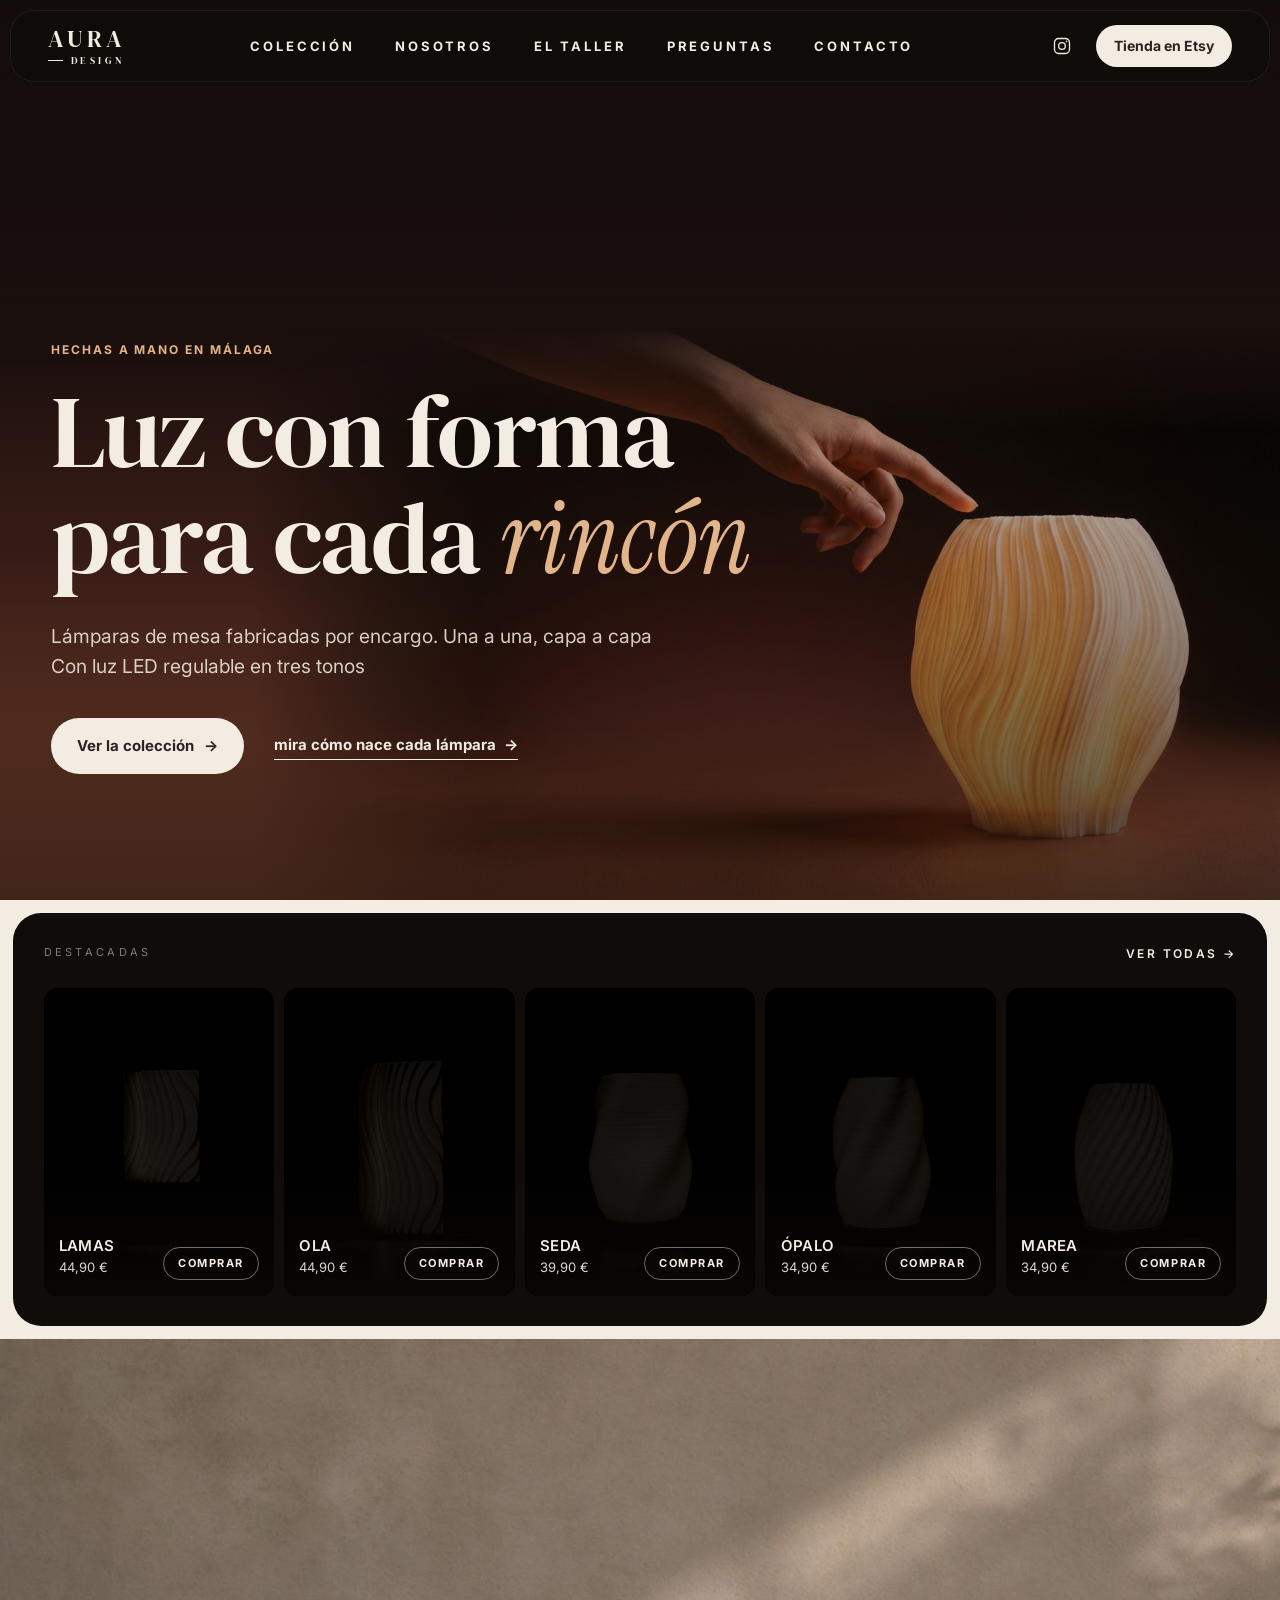
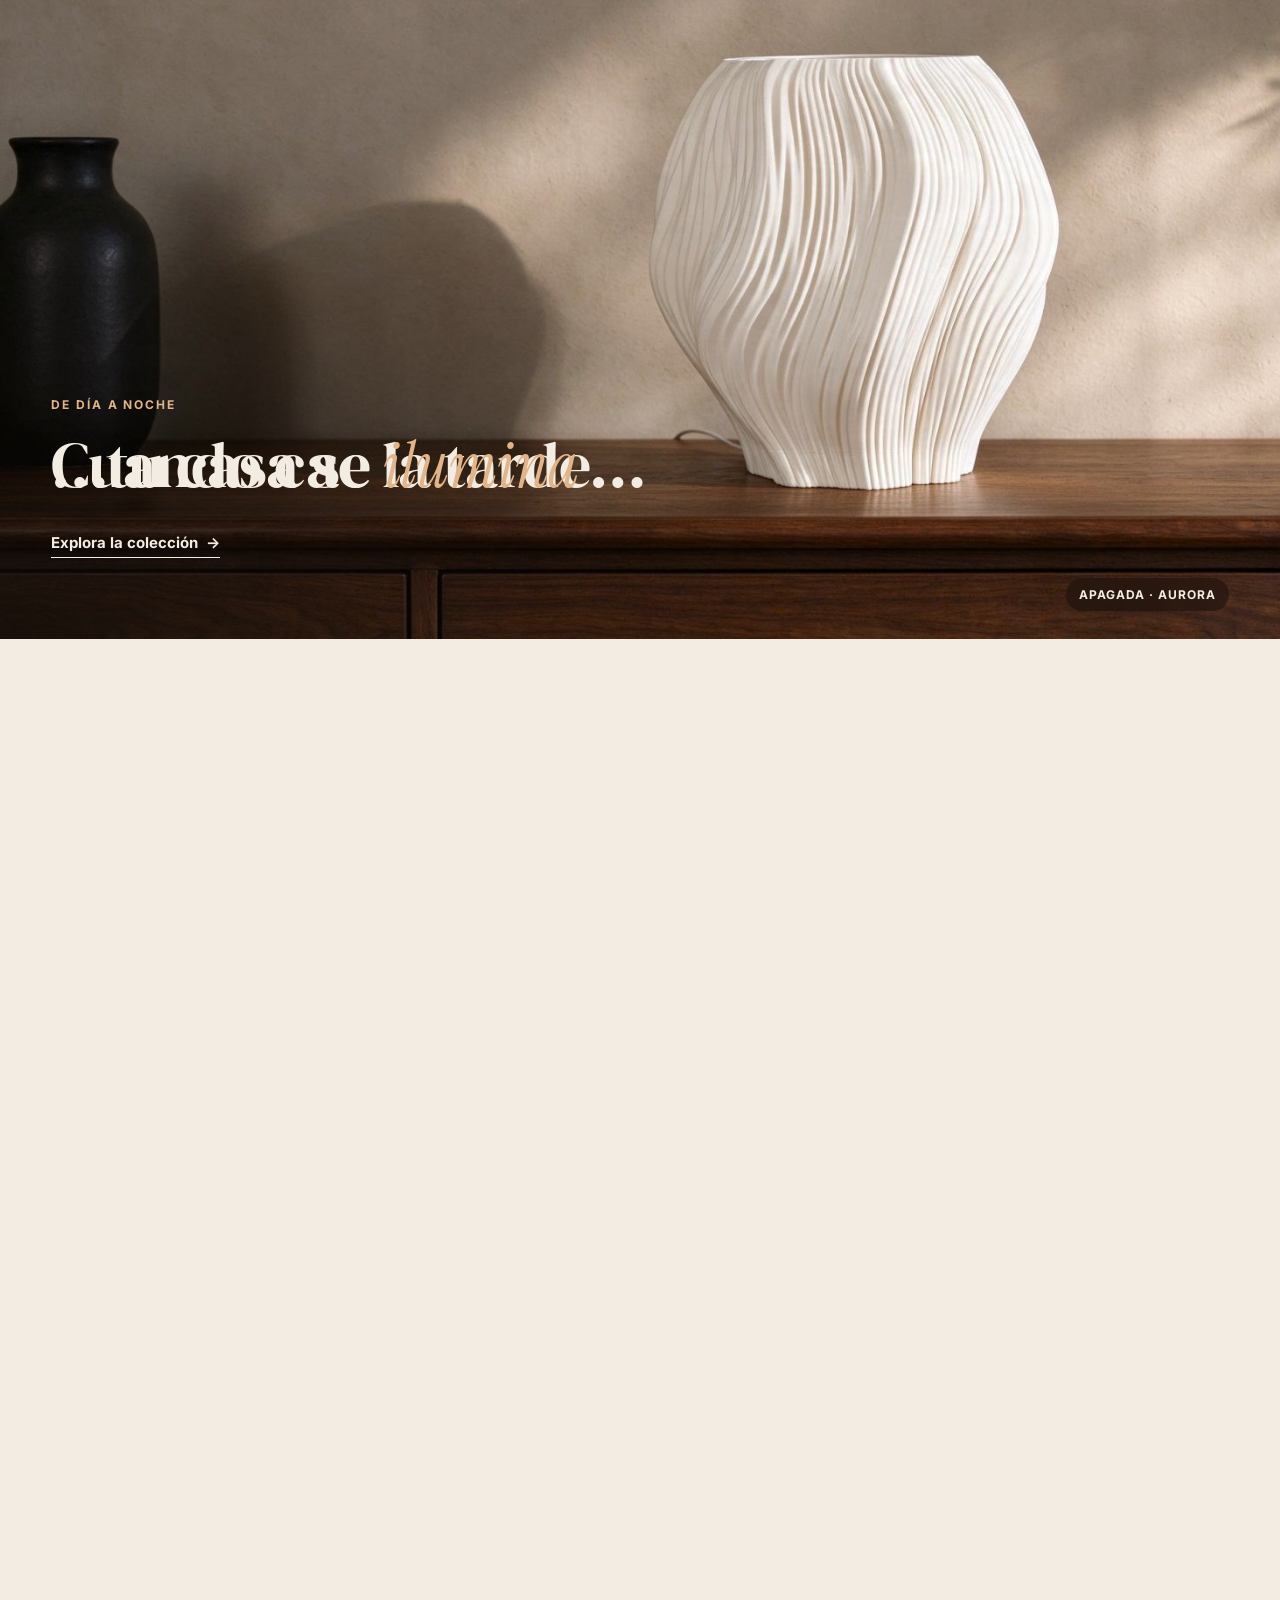
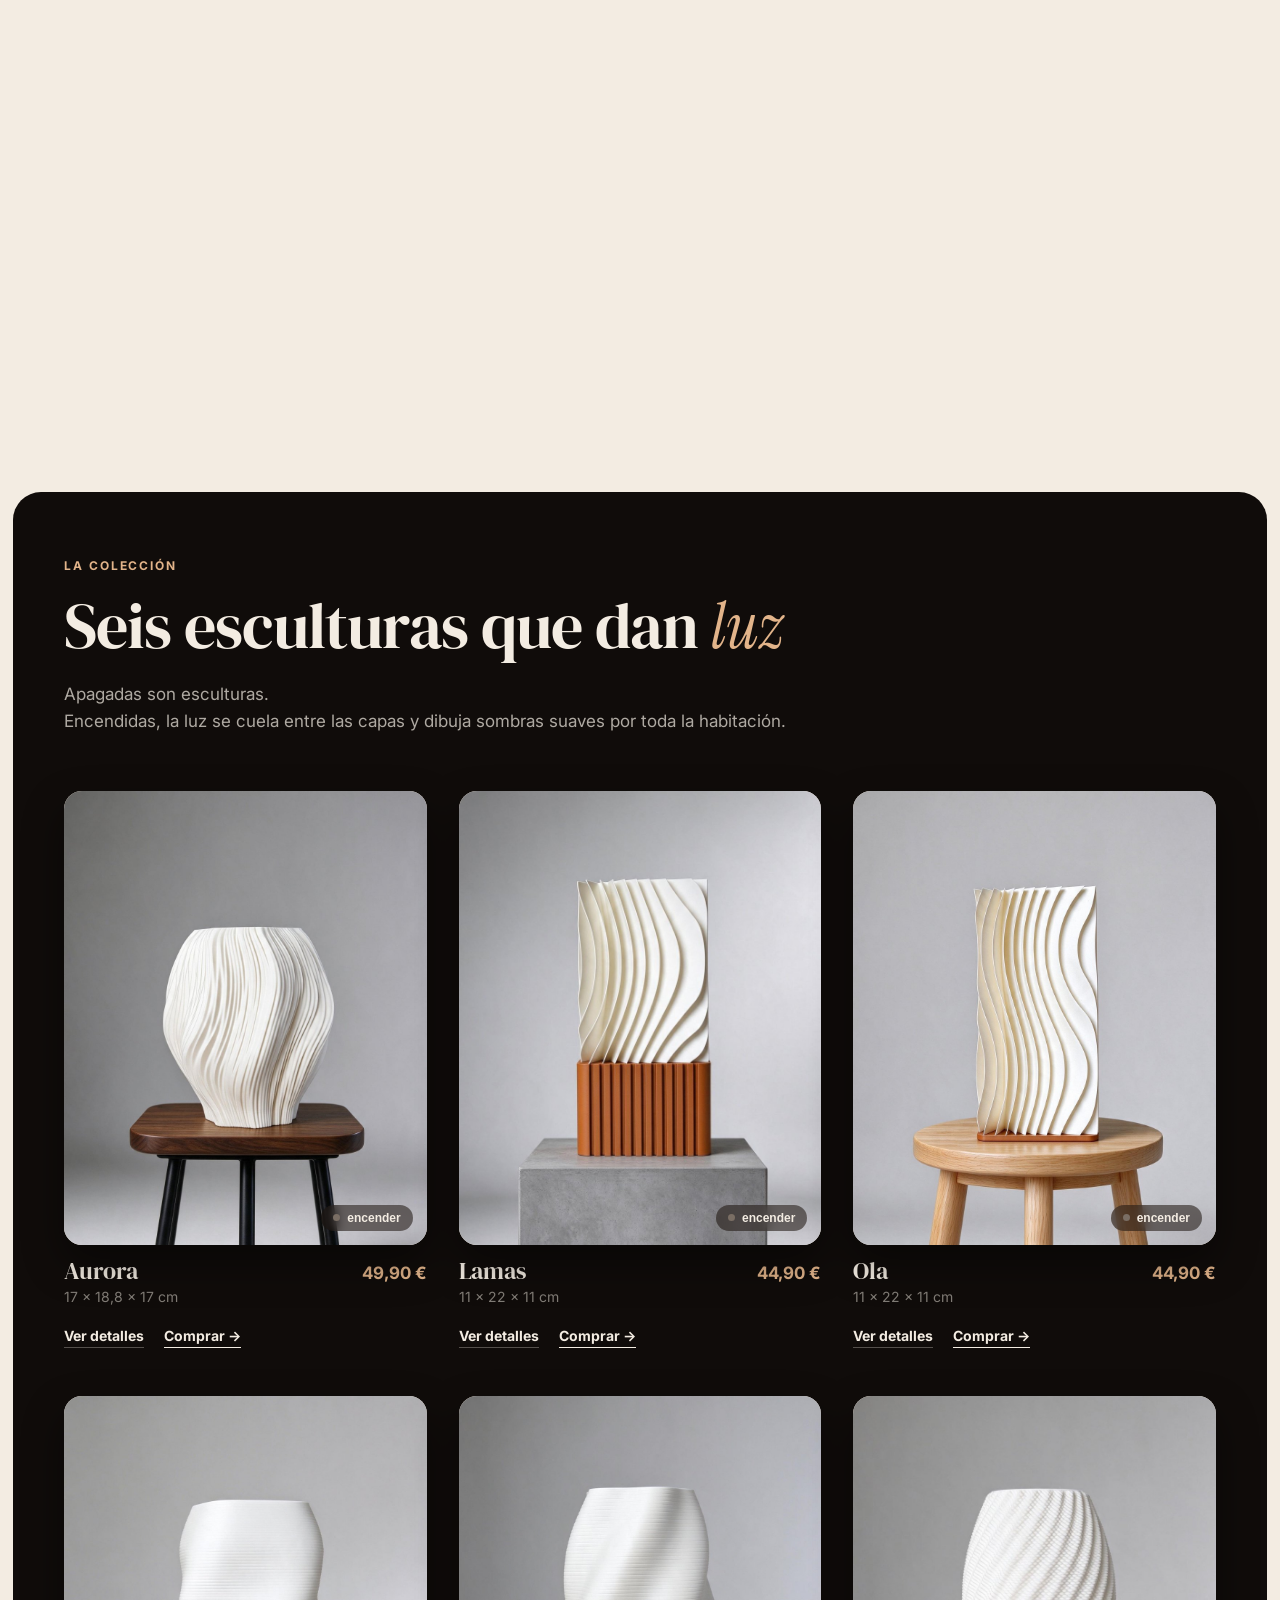
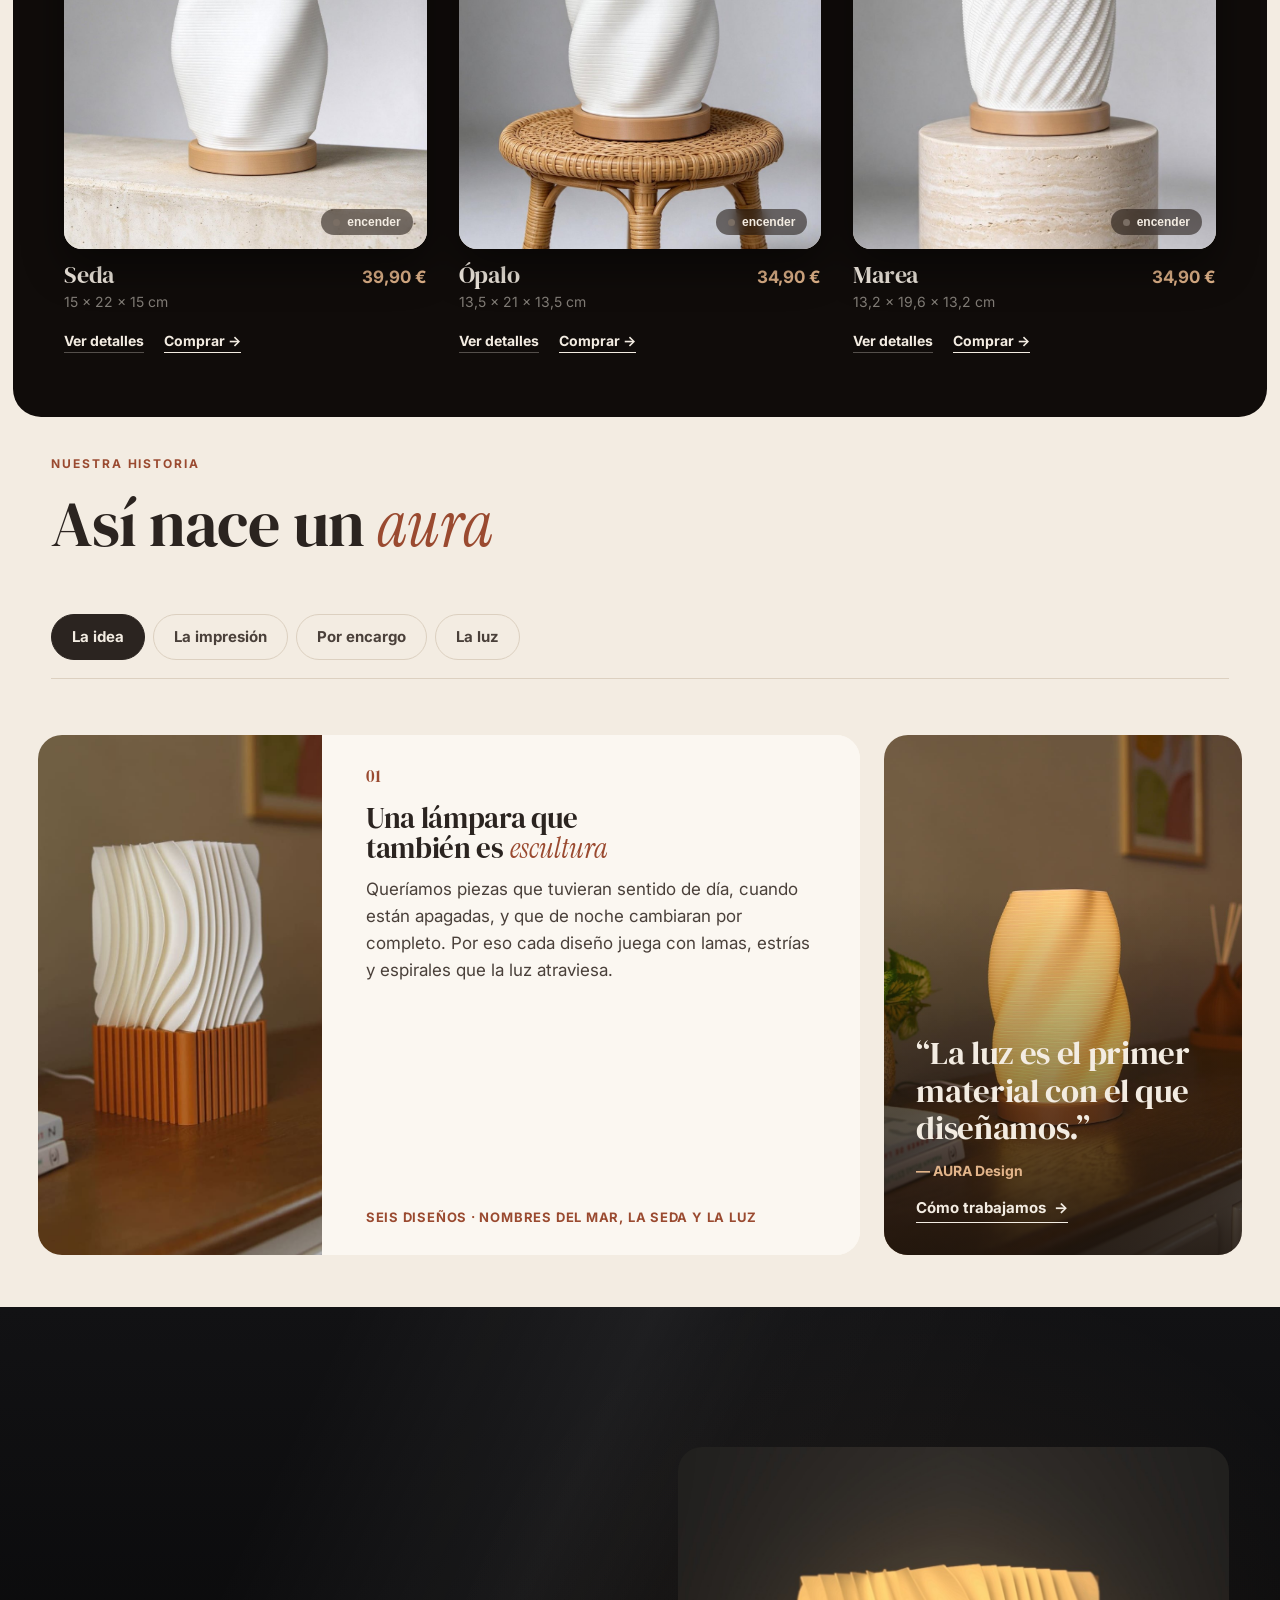
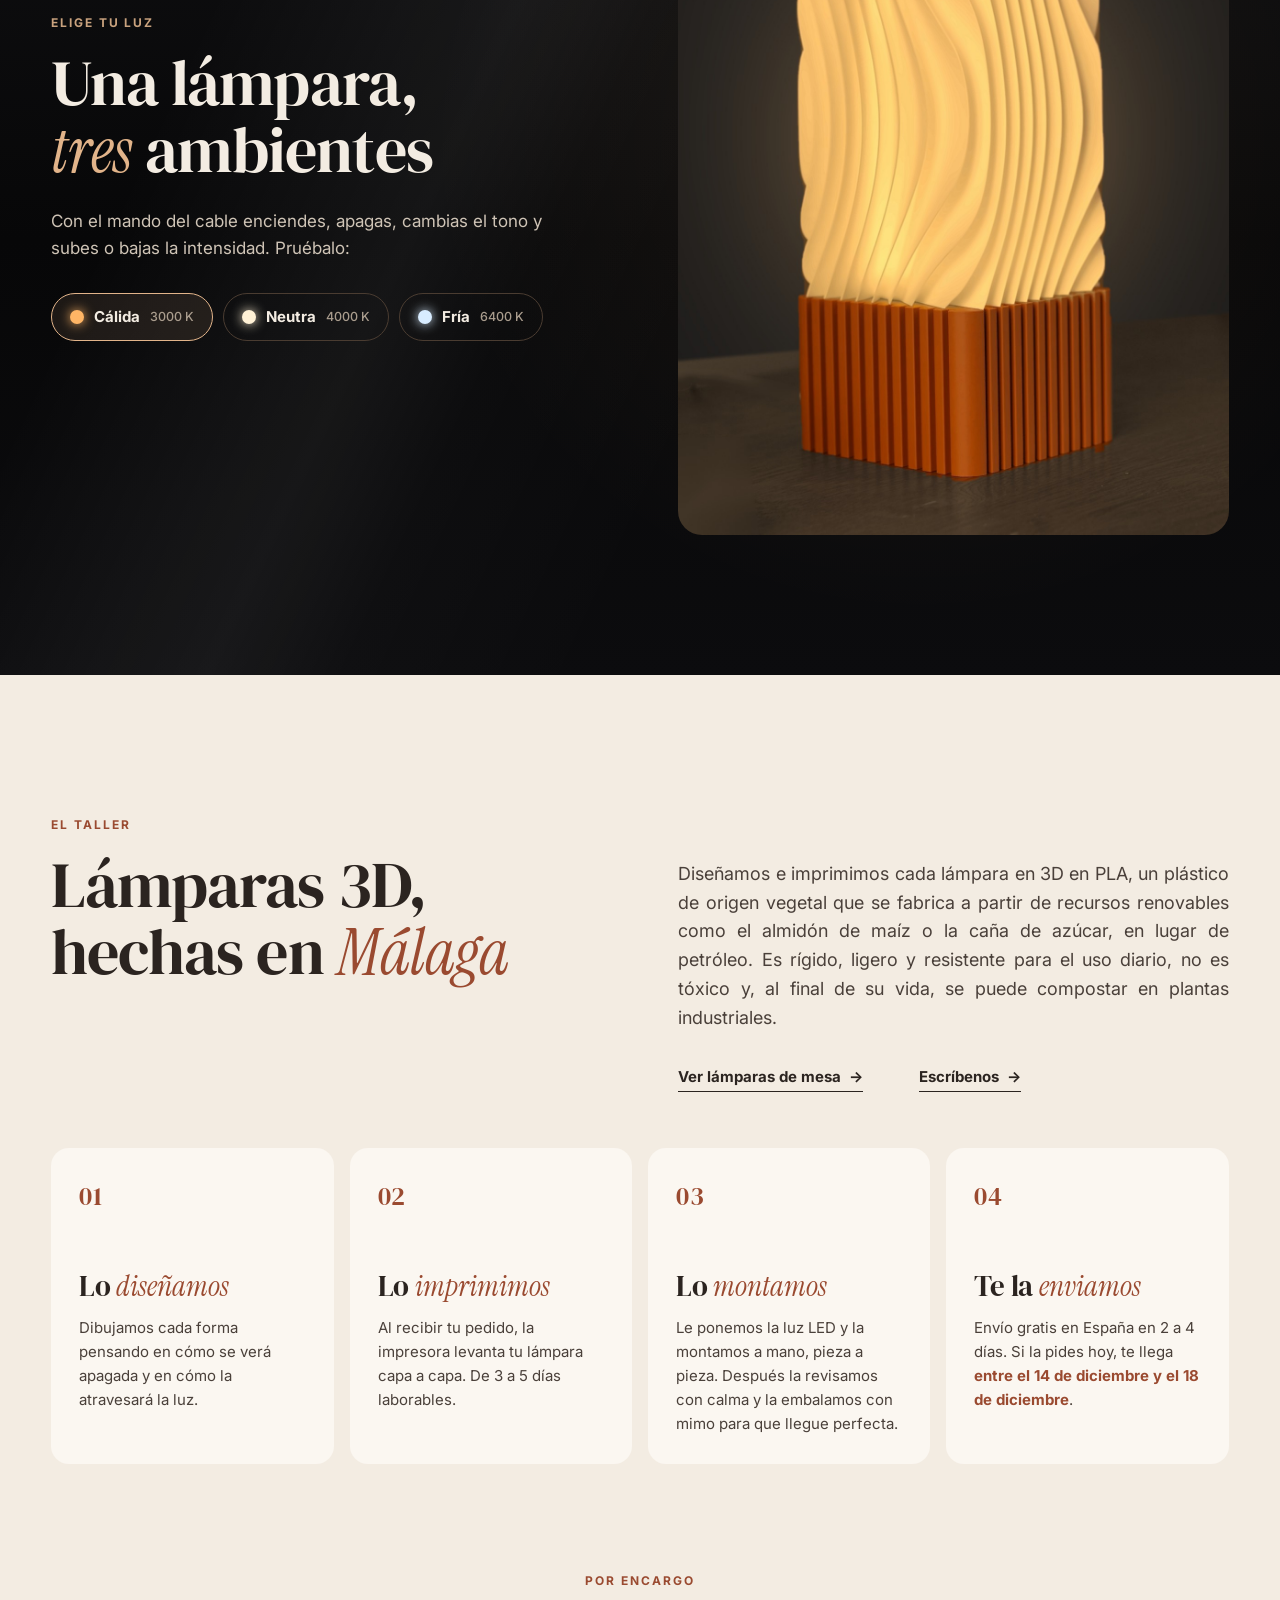
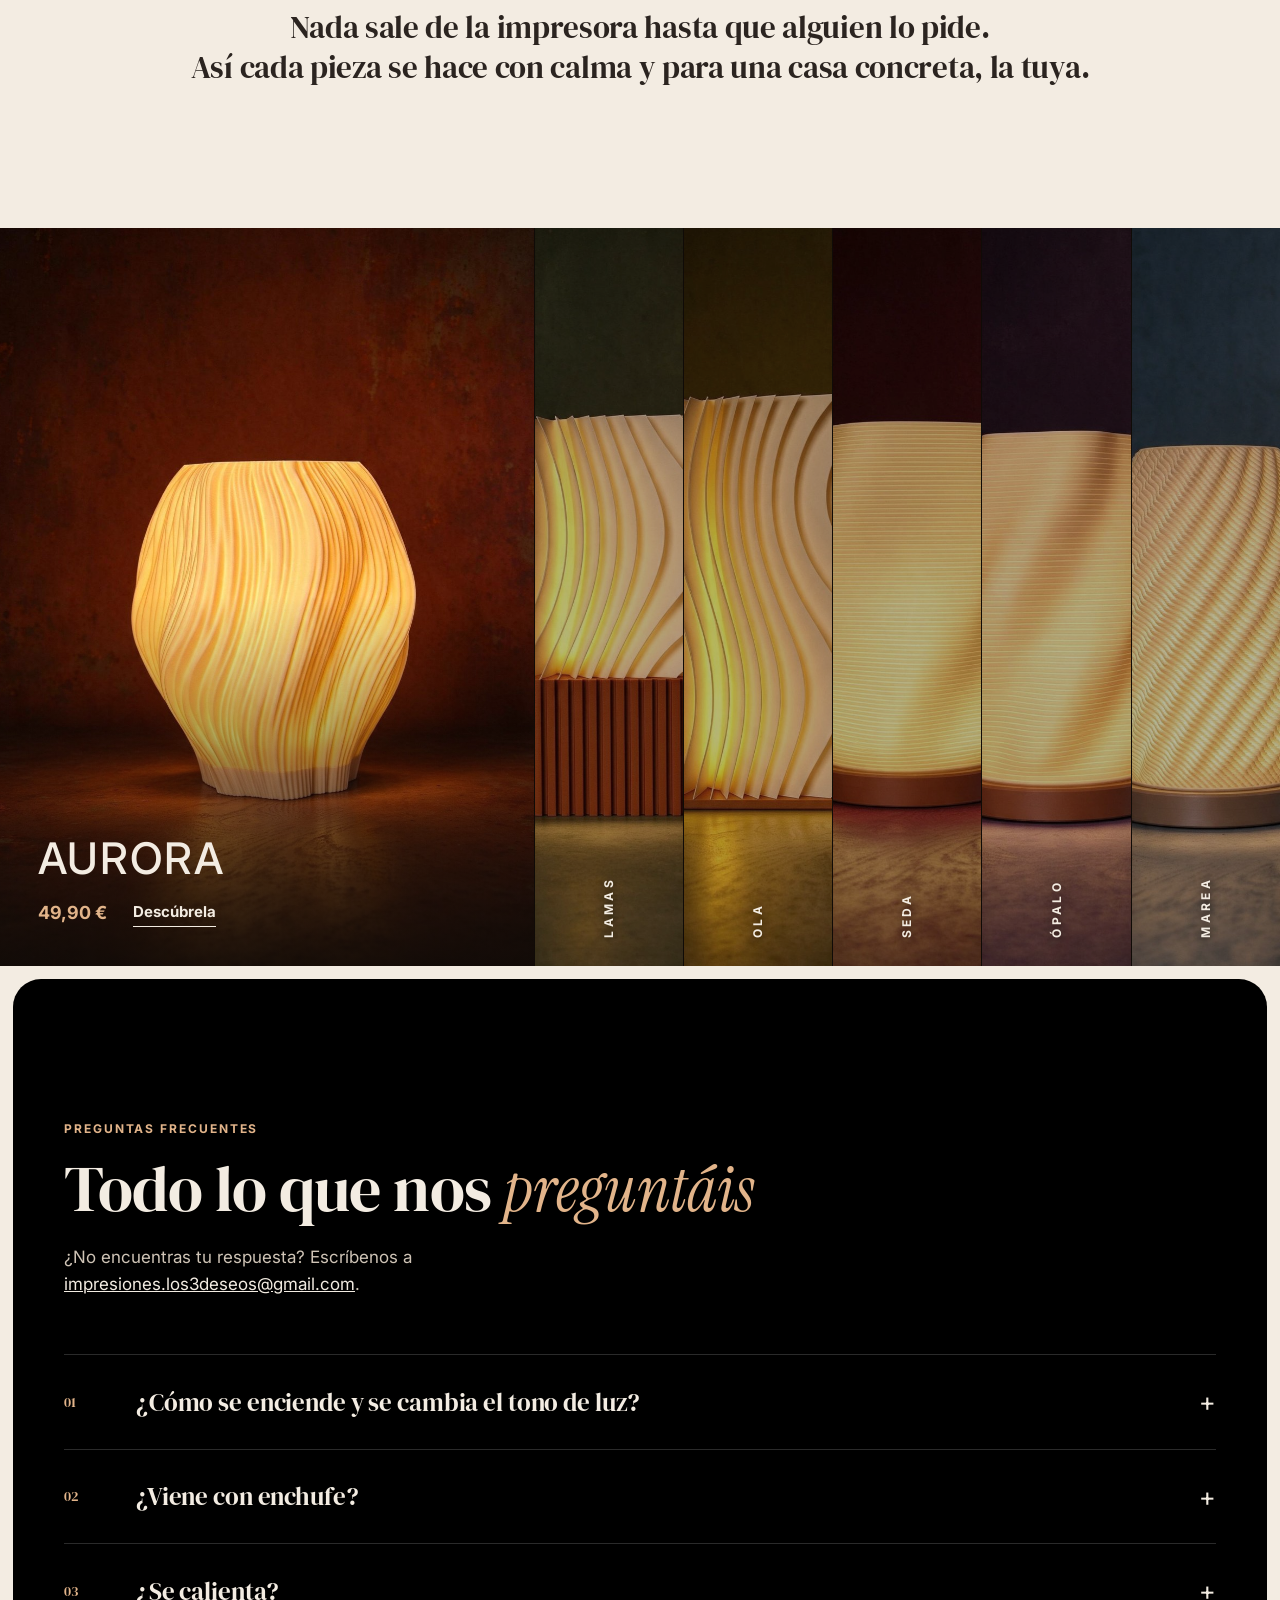
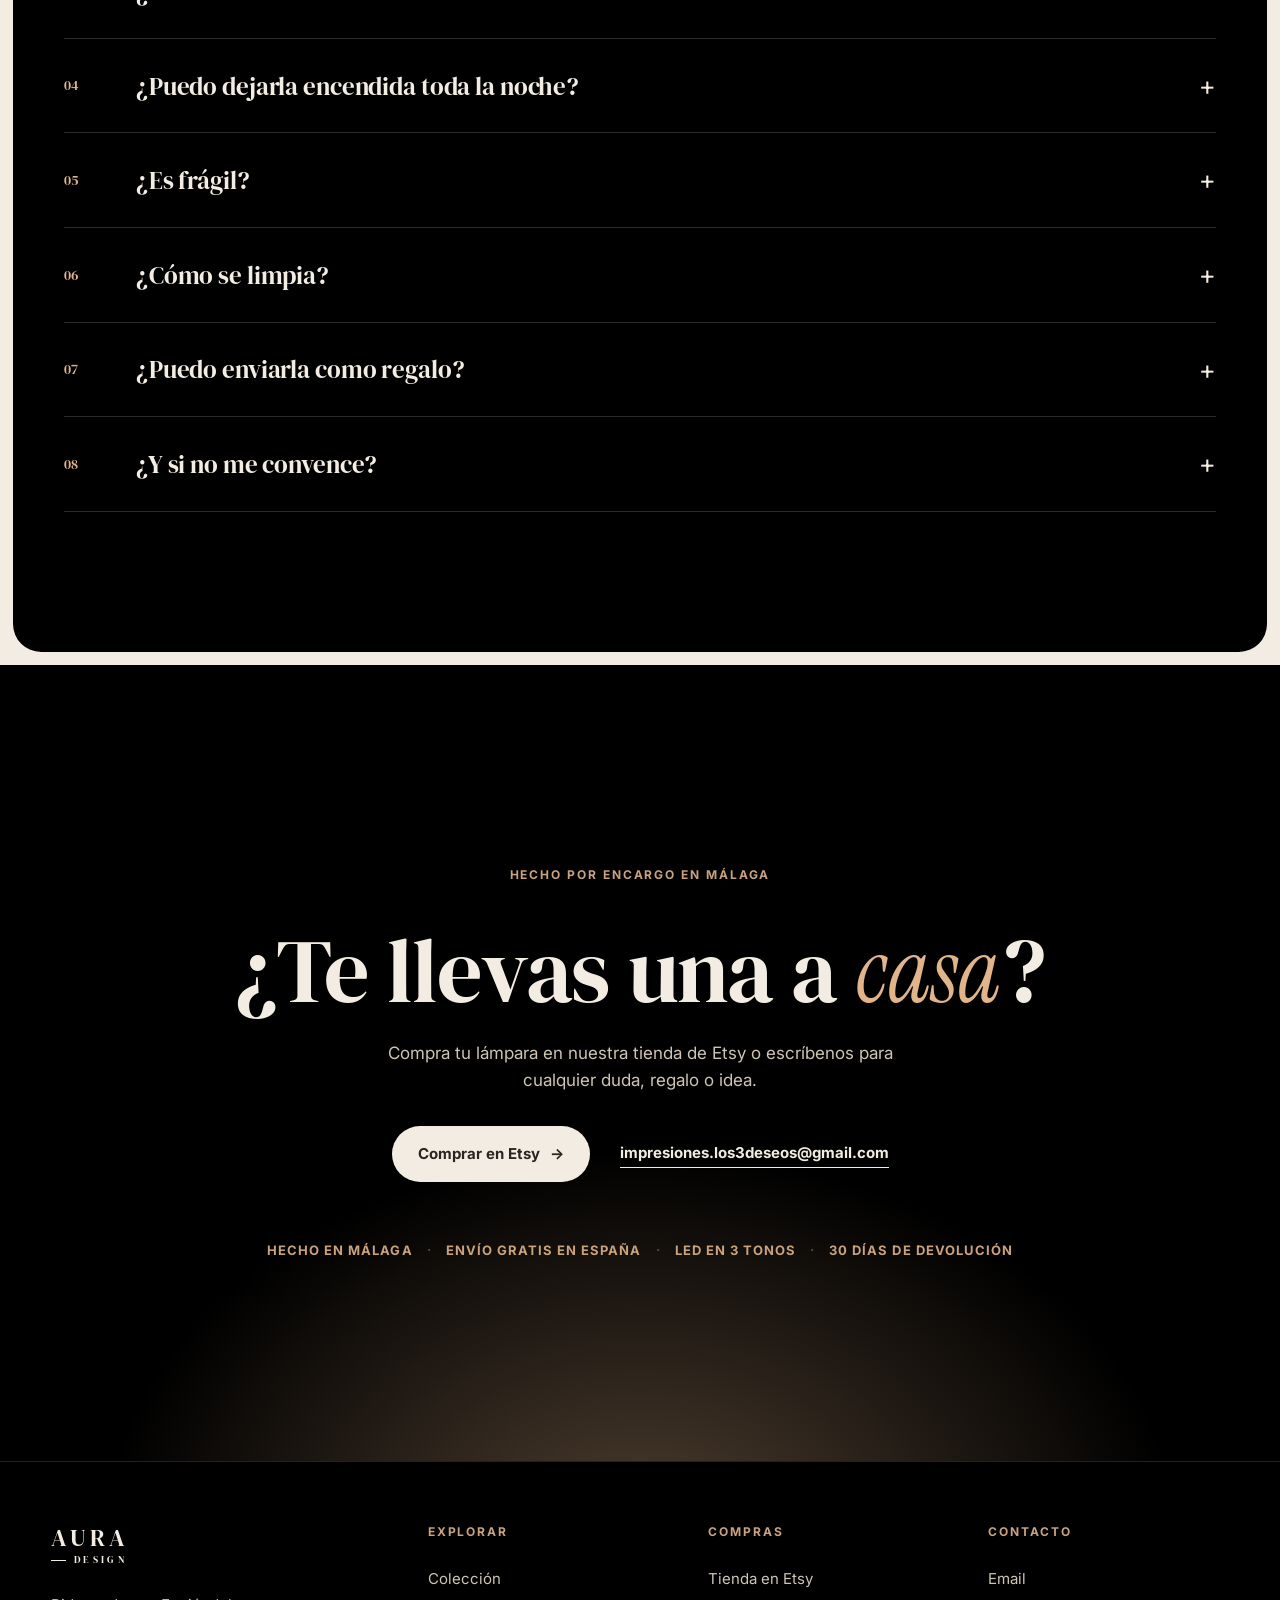
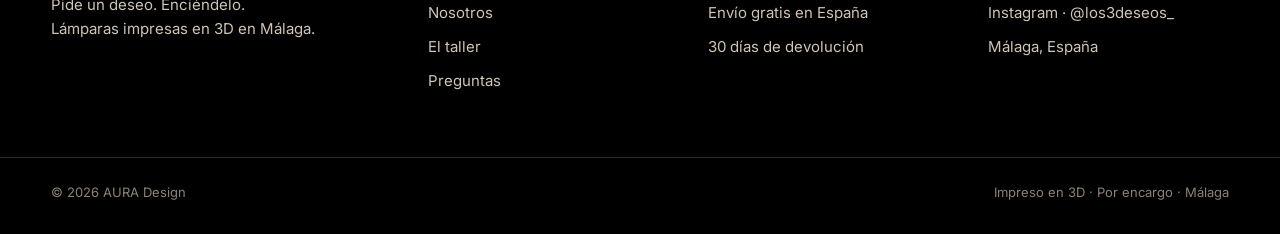
==== commit a9dec7cf: "Envío gratis en España y portada sin indicador de scroll - Todas las menciones de envío gratis pasan" ====
--- a/index.html
+++ b/index.html
@@ -4,7 +4,7 @@
   <meta charset="utf-8" />
   <meta name="viewport" content="width=device-width, initial-scale=1, viewport-fit=cover" />
   <title>AURA Design · Lámparas impresas en 3D en Málaga</title>
-  <meta name="description" content="Lámparas de mesa de diseño impresas en 3D por encargo en Málaga. Luz LED regulable en tres tonos: cálida, neutra o fría. Envío gratis." />
+  <meta name="description" content="Lámparas de mesa de diseño impresas en 3D por encargo en Málaga. Luz LED regulable en tres tonos: cálida, neutra o fría. Envío gratis en España." />
   <meta property="og:title" content="AURA Design · Lámparas impresas en 3D en Málaga" />
   <meta property="og:description" content="Lámparas escultóricas impresas en 3D, hechas por encargo en Málaga." />
   <meta property="og:image" content="assets/fotos/lamas/1.jpg" />
@@ -55,9 +55,6 @@
           <a class="enlace-flecha enlace-claro" href="#taller">mira cómo nace cada lámpara <span aria-hidden="true">→</span></a>
         </div>
       </div>
-      <a href="#coleccion" class="scroll-cue" aria-label="Bajar a la colección">
-        <span>Scroll</span><i></i>
-      </a>
     </section>
 
     <!-- Vitrina: las lámparas se encienden una a una al bajar -->
@@ -145,8 +142,8 @@
             <div class="panel-texto">
               <span class="numero">03</span>
               <h3>Se hace cuando la <em>pides</em></h3>
-              <p>No guardamos almacenes llenos. Tu lámpara empieza a imprimirse cuando haces el pedido: tardamos de 3 a 5 días laborables en hacerla y de 2 a 4 en que te llegue, con envío gratis.</p>
-              <p class="pie" id="pie-entrega">Por encargo · envío gratis</p>
+              <p>No guardamos almacenes llenos. Tu lámpara empieza a imprimirse cuando haces el pedido: tardamos de 3 a 5 días laborables en hacerla y de 2 a 4 en que te llegue, con envío gratis en España.</p>
+              <p class="pie" id="pie-entrega">Por encargo · envío gratis en España</p>
             </div>
           </article>
           <article class="panel" role="tabpanel" id="p-material" aria-labelledby="t-material" hidden>
@@ -215,7 +212,7 @@
         <li class="aparece"><span class="numero">01</span><h3>Lo <em>diseñamos</em></h3><p>Dibujamos cada forma pensando en cómo se verá apagada y en cómo la atravesará la luz.</p></li>
         <li class="aparece"><span class="numero">02</span><h3>Lo <em>imprimimos</em></h3><p>Al recibir tu pedido, la impresora levanta tu lámpara capa a capa. De 3 a 5 días laborables.</p></li>
         <li class="aparece"><span class="numero">03</span><h3>Lo <em>montamos</em></h3><p>Le ponemos la luz LED y la montamos a mano, pieza a pieza. Después la revisamos con calma y la embalamos con mimo para que llegue perfecta.</p></li>
-        <li class="aparece"><span class="numero">04</span><h3>Te la <em>enviamos</em></h3><p>Envío gratis en 2 a 4 días. Si la pides hoy, te llega <strong id="entrega">en unos días</strong>.</p></li>
+        <li class="aparece"><span class="numero">04</span><h3>Te la <em>enviamos</em></h3><p>Envío gratis en España en 2 a 4 días. Si la pides hoy, te llega <strong id="entrega">en unos días</strong>.</p></li>
       </ol>
 
       <div class="manifiesto aparece">
@@ -252,7 +249,7 @@
           <a class="enlace-flecha enlace-claro" href="mailto:impresiones.los3deseos@gmail.com">impresiones.los3deseos@gmail.com</a>
         </div>
         <ul class="confianza">
-          <li>Hecho en Málaga</li><li>Envío gratis</li><li>LED en 3 tonos</li><li>30 días de devolución</li>
+          <li>Hecho en Málaga</li><li>Envío gratis en España</li><li>LED en 3 tonos</li><li>30 días de devolución</li>
         </ul>
       </div>
     </section>
@@ -274,7 +271,7 @@
       <div>
         <h4>Compras</h4>
         <a href="https://www.etsy.com/shop/Los3Deseos" target="_blank" rel="noopener">Tienda en Etsy</a>
-        <span>Envío gratis a España</span>
+        <span>Envío gratis en España</span>
         <span>30 días de devolución</span>
       </div>
       <div>
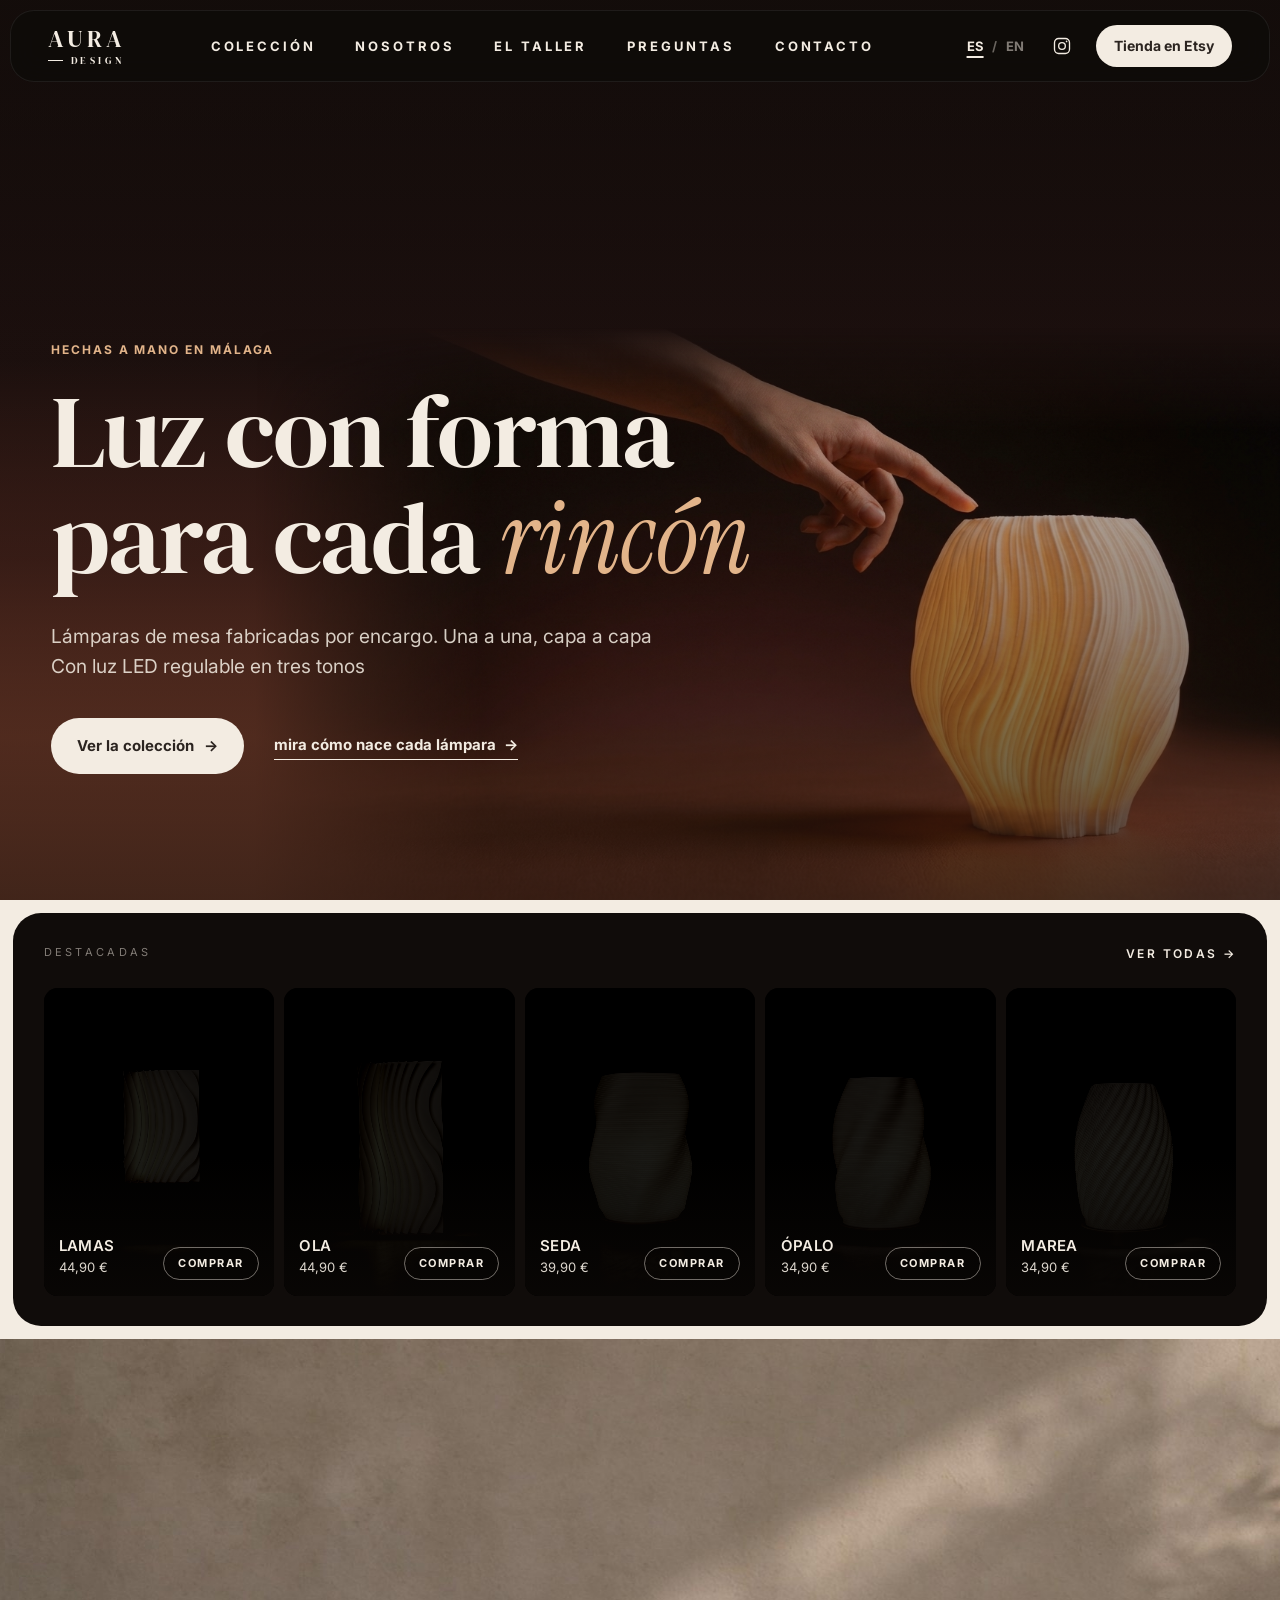
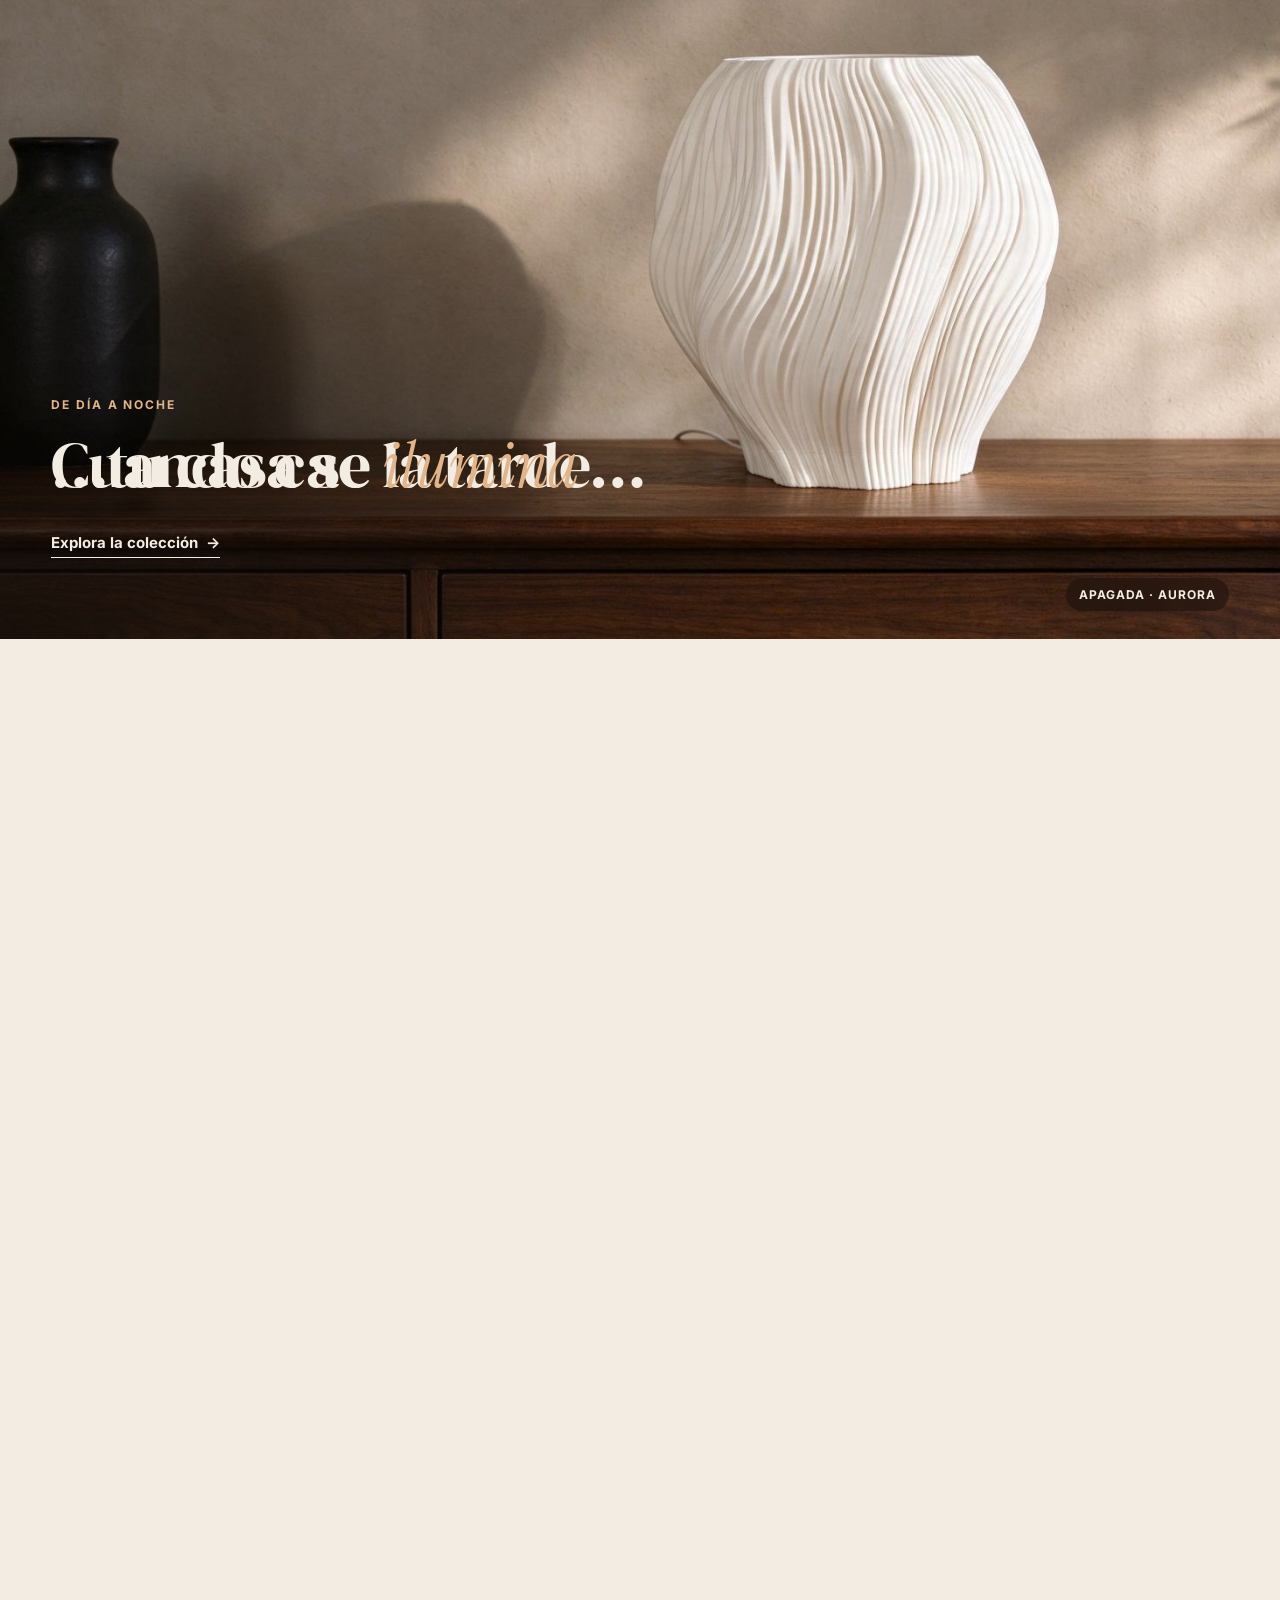
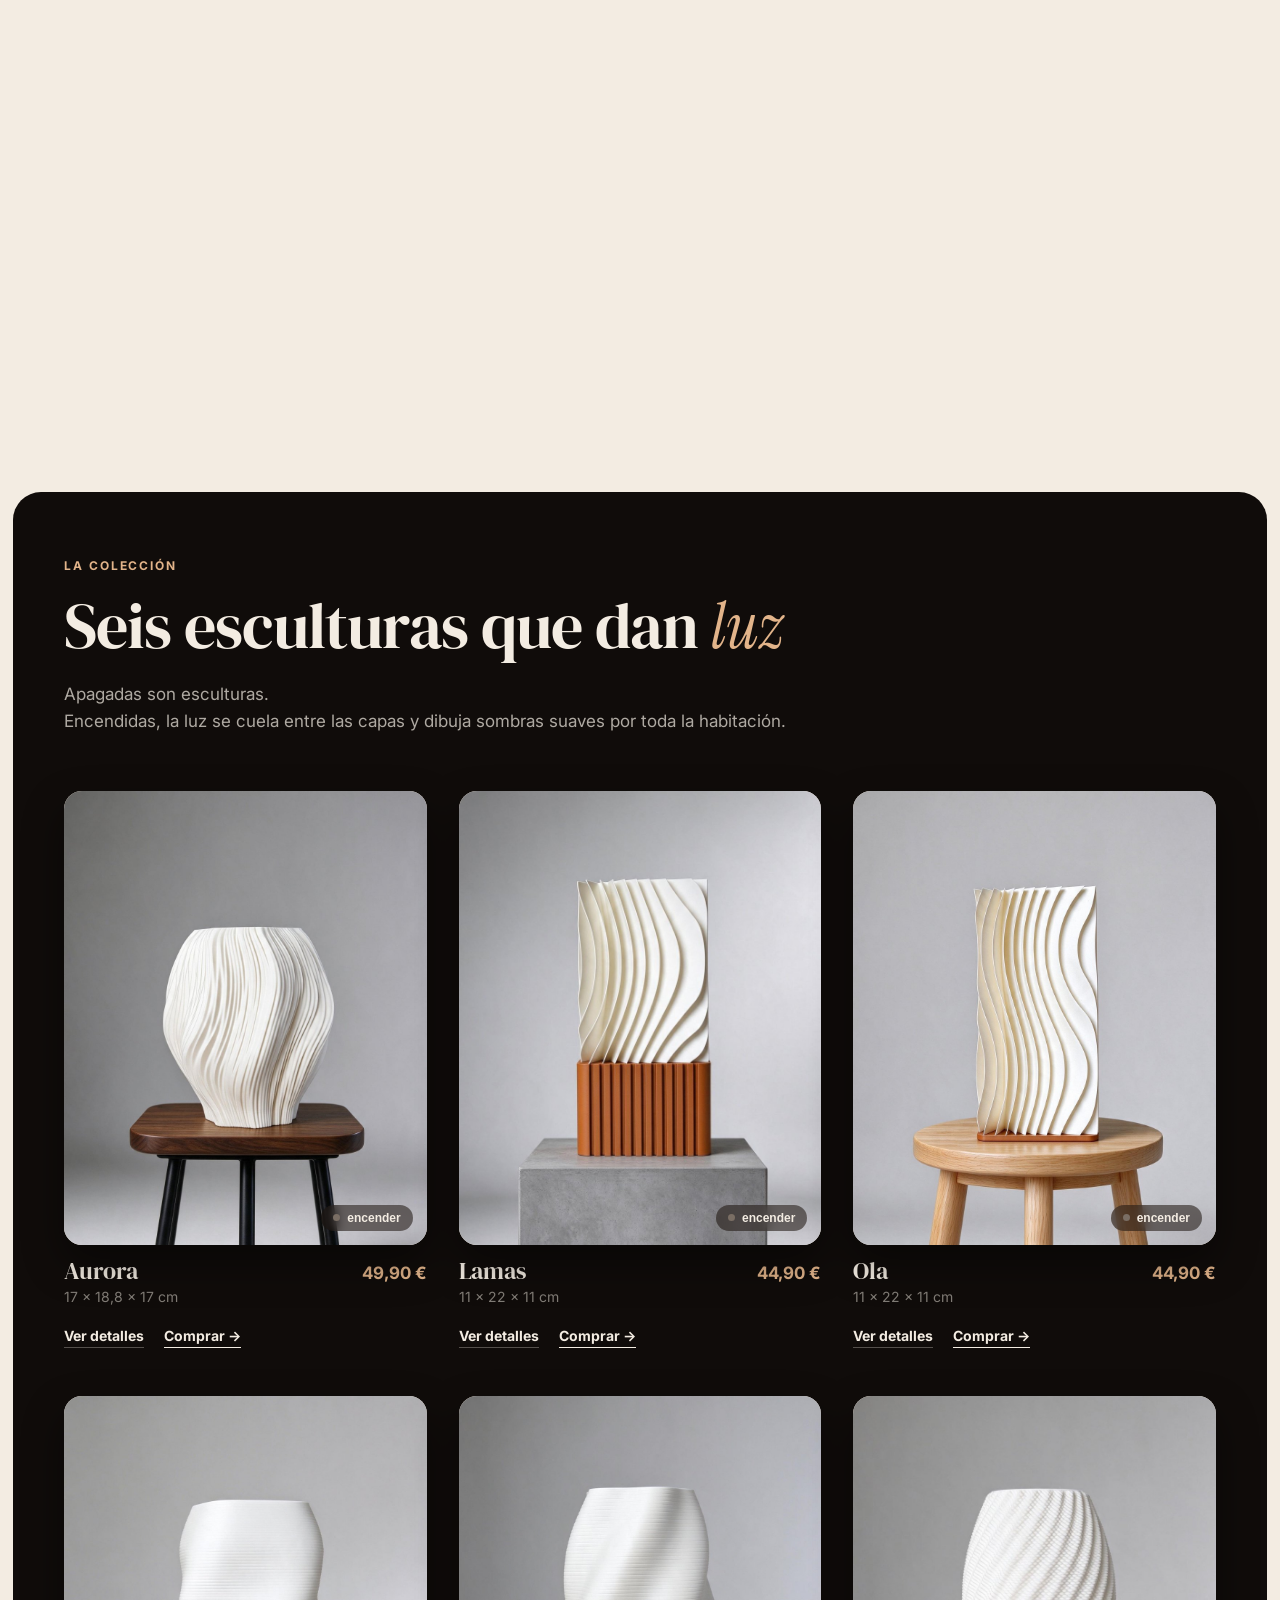
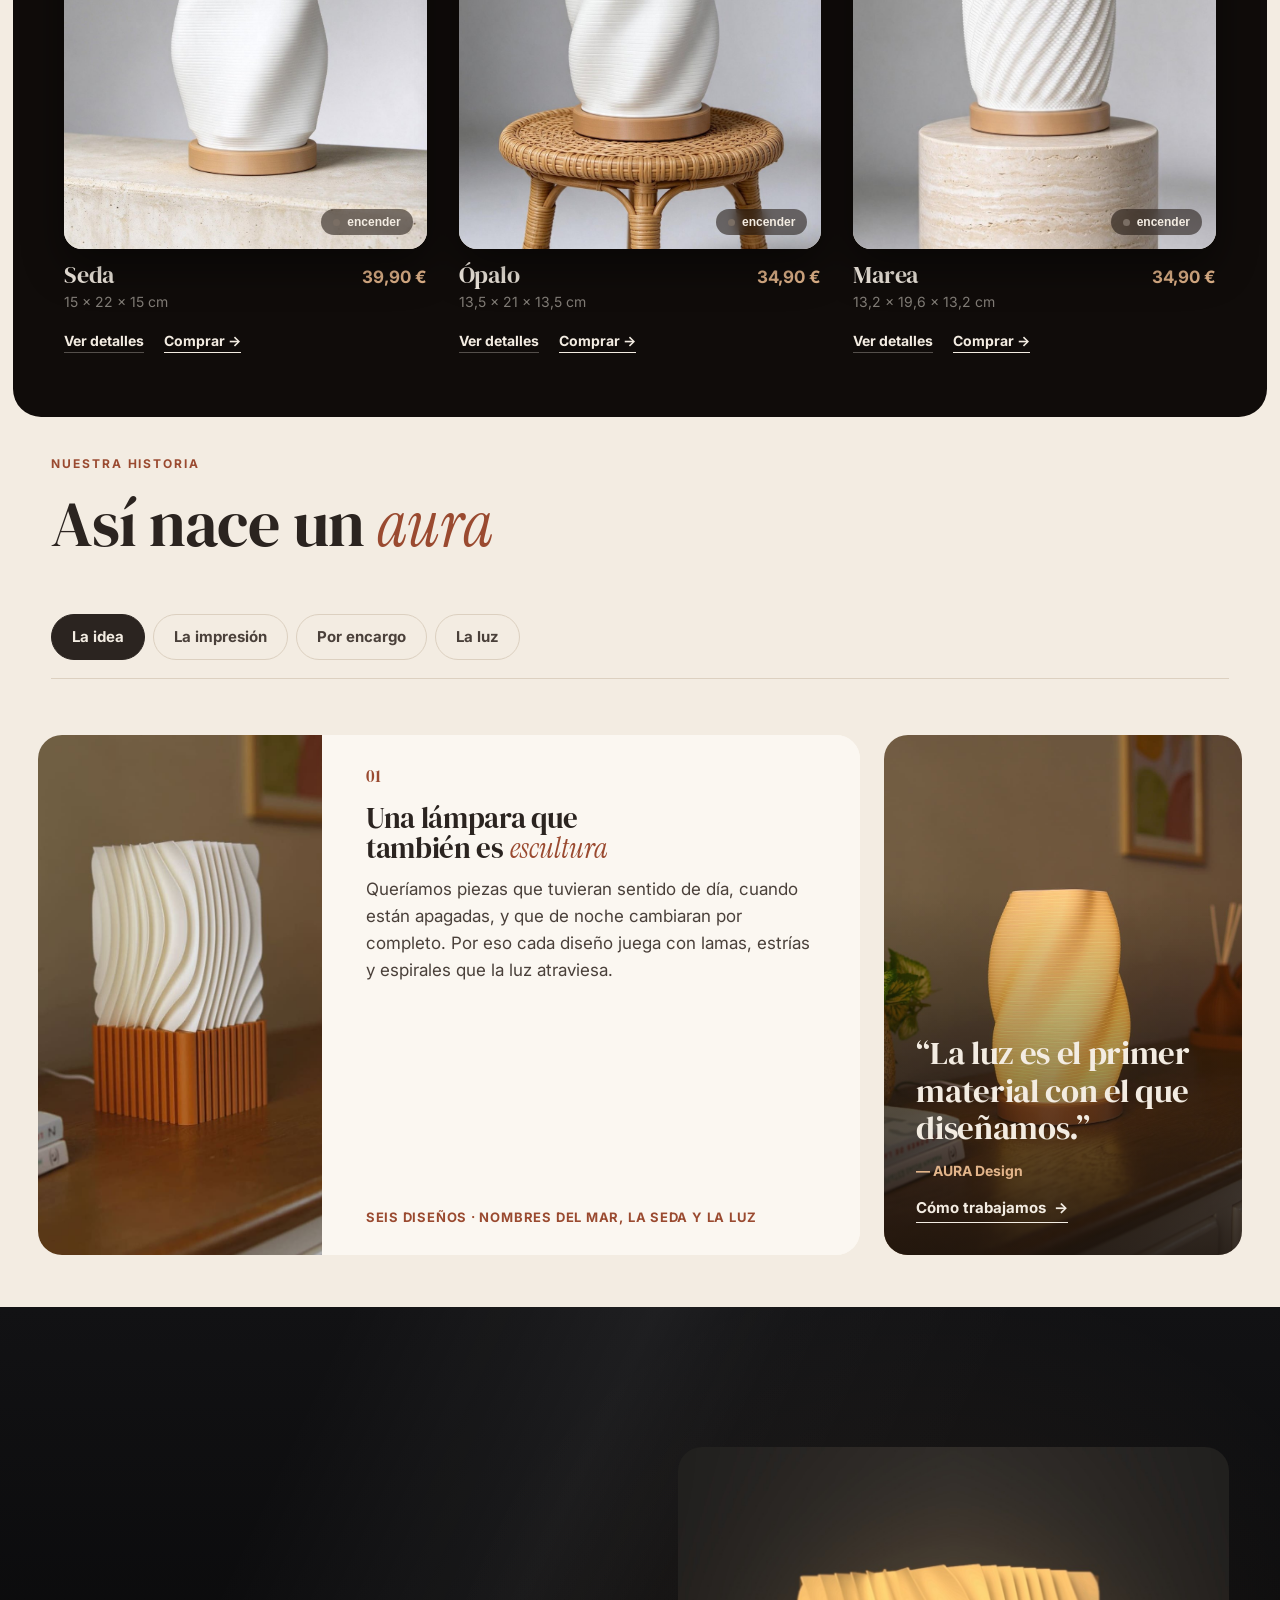
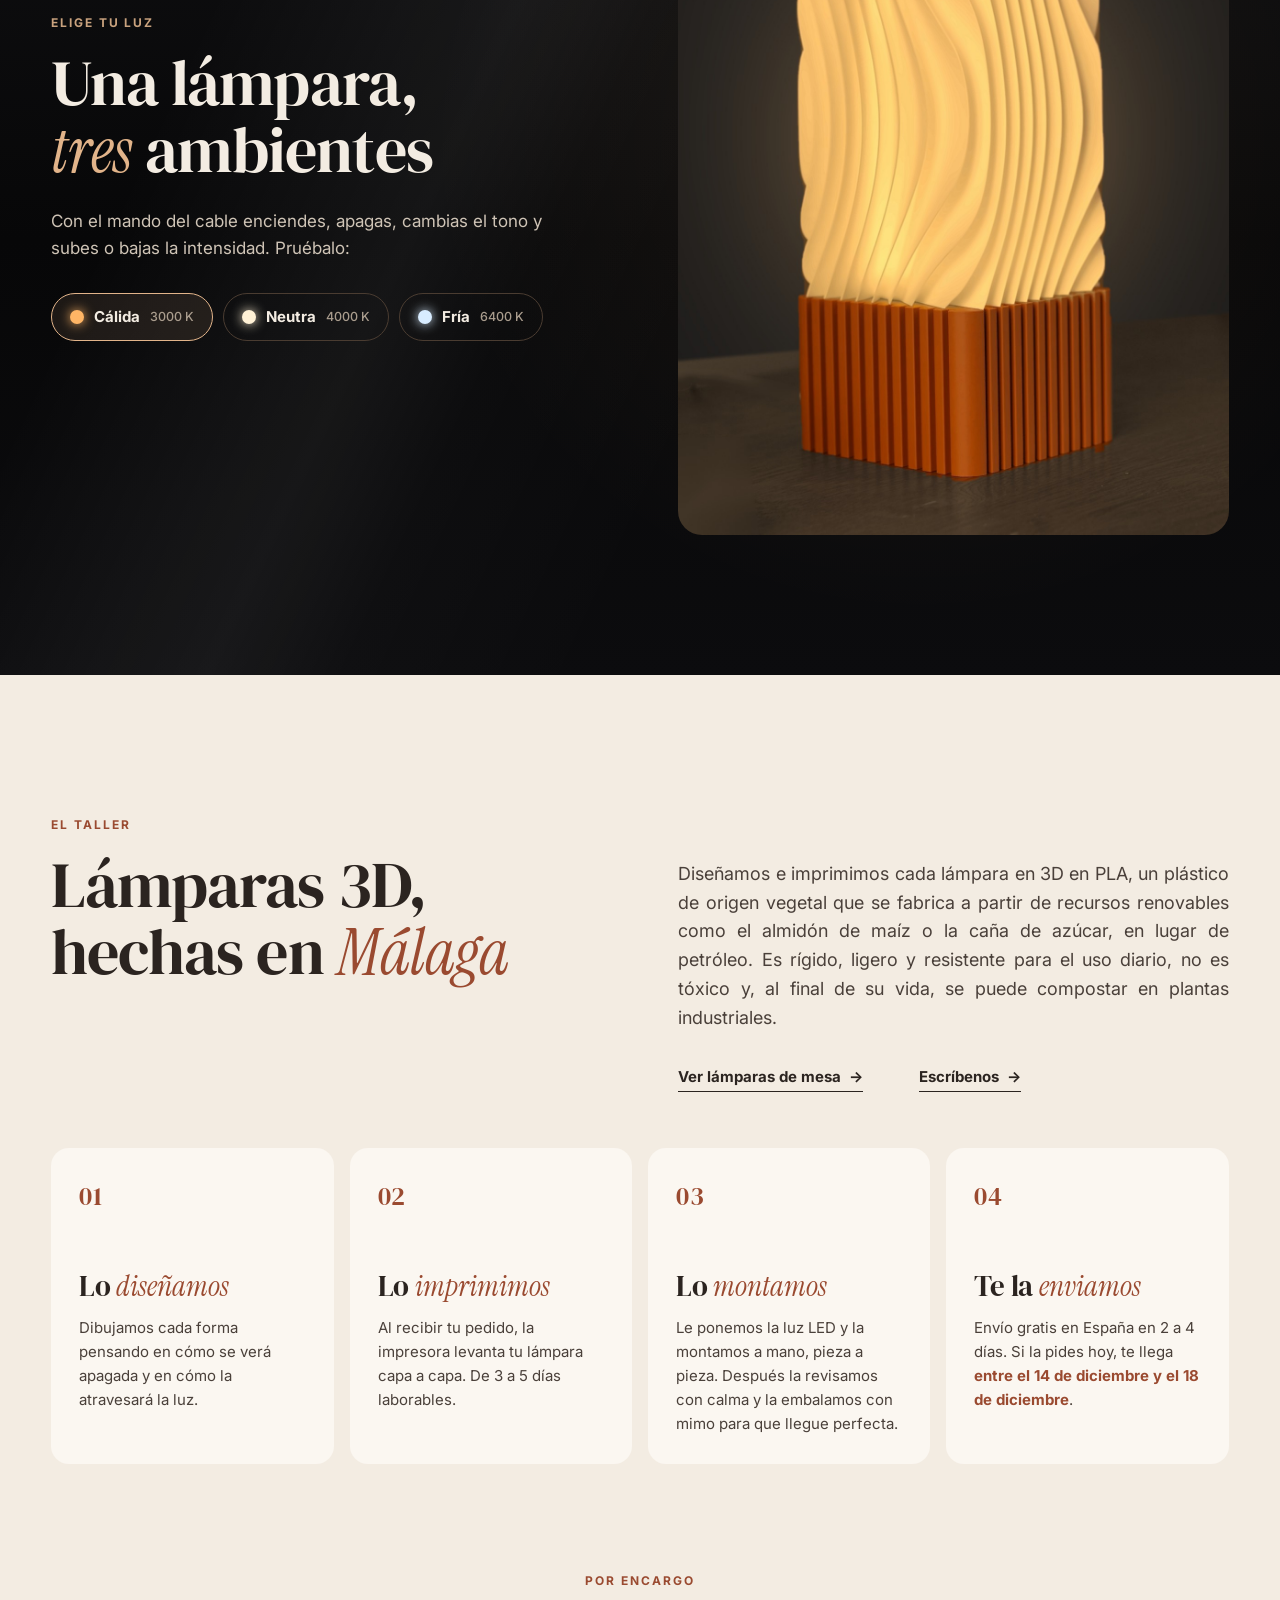
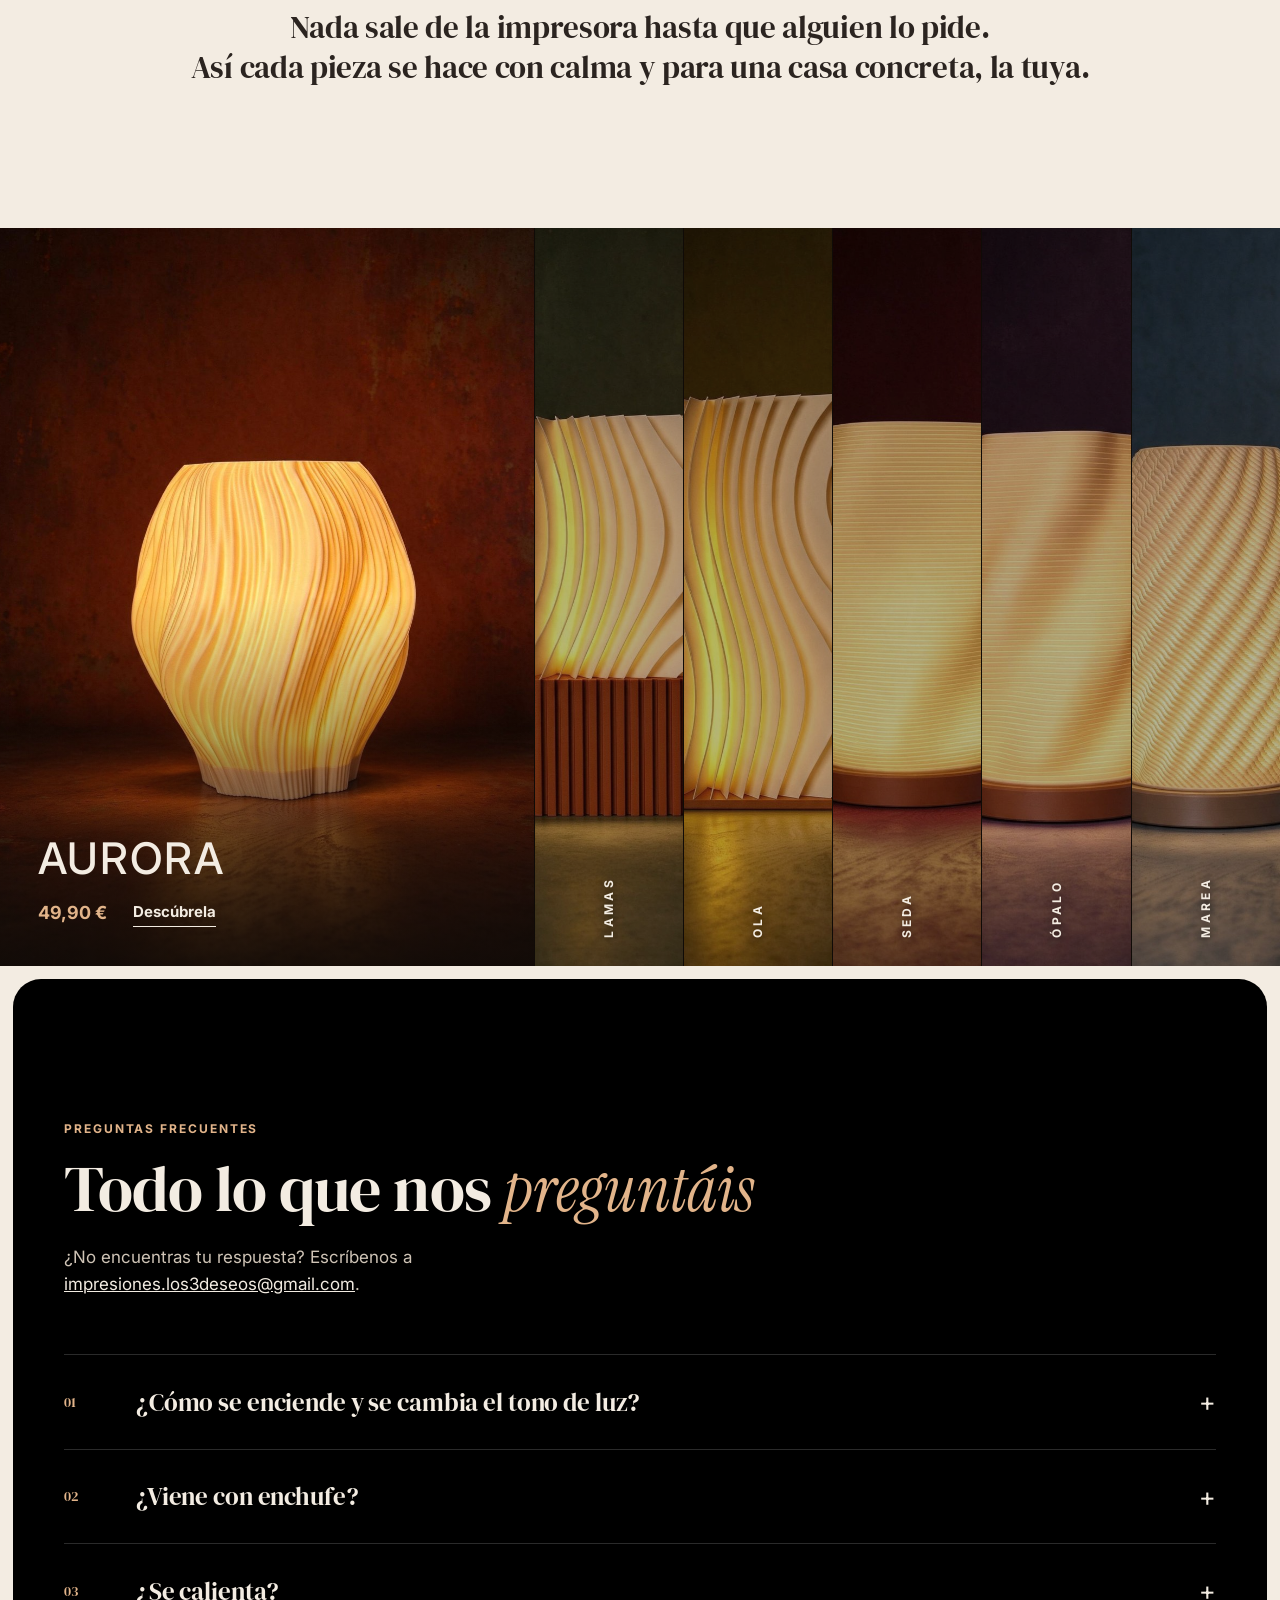
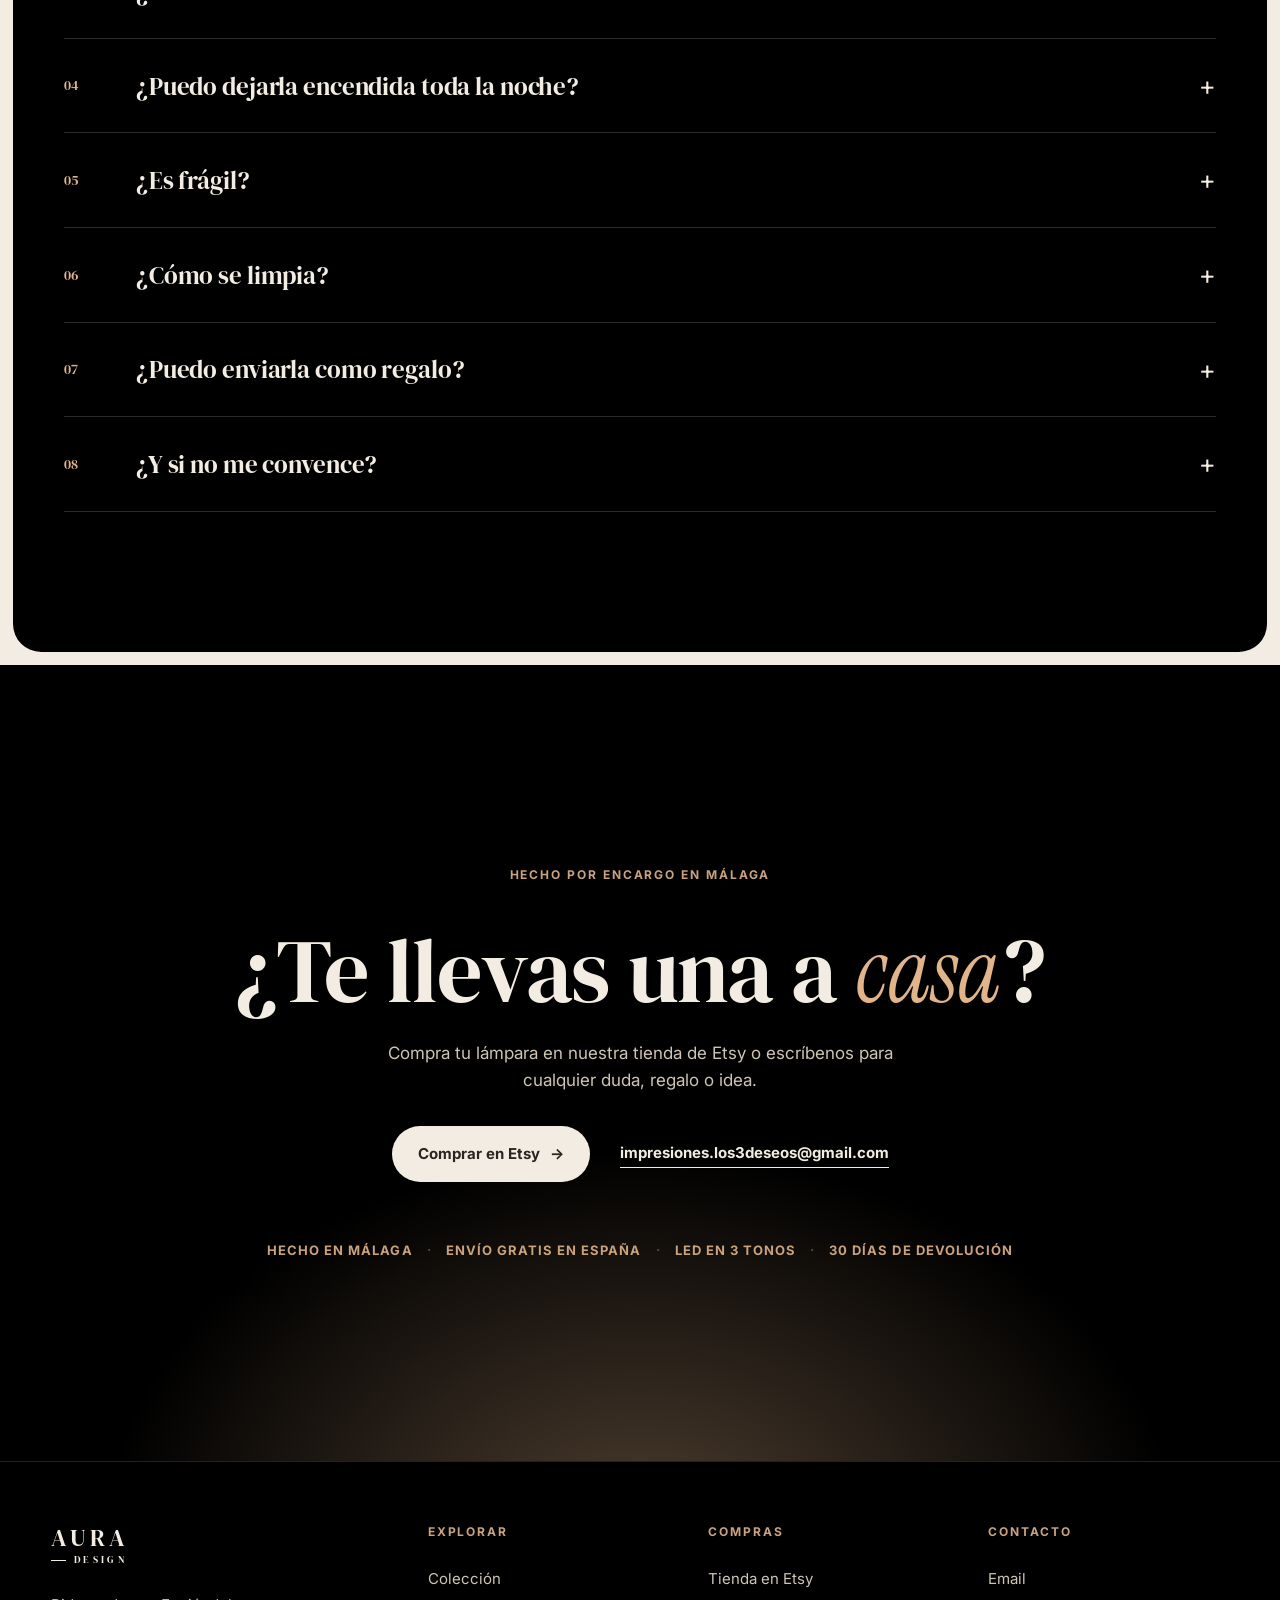
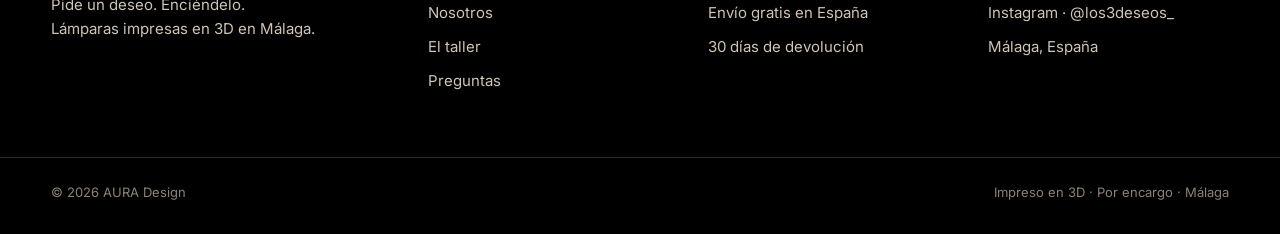
==== commit bff18b72: "Web en inglés con selector ES / EN - Selector ES / EN en la cabecera; español por defecto, el navega" ====
--- a/index.html
+++ b/index.html
@@ -30,6 +30,11 @@
         <a href="#contacto">Contacto</a>
       </nav>
       <div class="cabecera-acciones">
+        <div class="idiomas" role="group" aria-label="Idioma / Language">
+          <button type="button" data-idioma="es" lang="es" aria-label="Español">ES</button>
+          <span aria-hidden="true">/</span>
+          <button type="button" data-idioma="en" lang="en" aria-label="English">EN</button>
+        </div>
         <a class="icono" href="https://www.instagram.com/los3deseos_/" target="_blank" rel="noopener" aria-label="Instagram">
           <svg viewBox="0 0 24 24" width="20" height="20" fill="none" stroke="currentColor" stroke-width="1.6"><rect x="3" y="3" width="18" height="18" rx="5"/><circle cx="12" cy="12" r="4"/><circle cx="17.5" cy="6.5" r="1" fill="currentColor" stroke="none"/></svg>
         </a>
@@ -310,6 +315,7 @@
     </div>
   </dialog>
 
+  <script src="js/i18n.js"></script>
   <script src="js/main.js"></script>
 </body>
 </html>
--- a/css/styles.css
+++ b/css/styles.css
@@ -153,6 +153,12 @@
 .menu a::after { content: ""; position: absolute; left: 0; right: 0; bottom: -4px; height: 1px; background: currentColor; transform: scaleX(0); transform-origin: right; transition: transform .35s var(--ease); }
 .menu a:hover::after { transform: scaleX(1); transform-origin: left; }
 .cabecera-acciones { display: flex; align-items: center; gap: 14px; }
+/* Selector de idioma ES / EN */
+.idiomas { display: flex; align-items: center; gap: 4px; font-size: 13px; font-weight: 700; letter-spacing: .08em; }
+.idiomas span { opacity: .4; }
+.idiomas button { background: none; border: 0; padding: 6px 4px; font: inherit; color: inherit; cursor: pointer; opacity: .5; transition: opacity .2s; }
+.idiomas button:hover { opacity: .85; }
+.idiomas button[aria-pressed="true"] { opacity: 1; text-decoration: underline; text-underline-offset: 5px; text-decoration-thickness: 1.5px; }
 .icono { display: grid; place-items: center; width: 40px; height: 40px; border-radius: 50%; transition: background .3s; }
 .icono:hover { background: rgba(127, 110, 95, .18); }
 .cabecera:not(.solida) .boton-pequeno { background: var(--crema); color: var(--oscuro); }
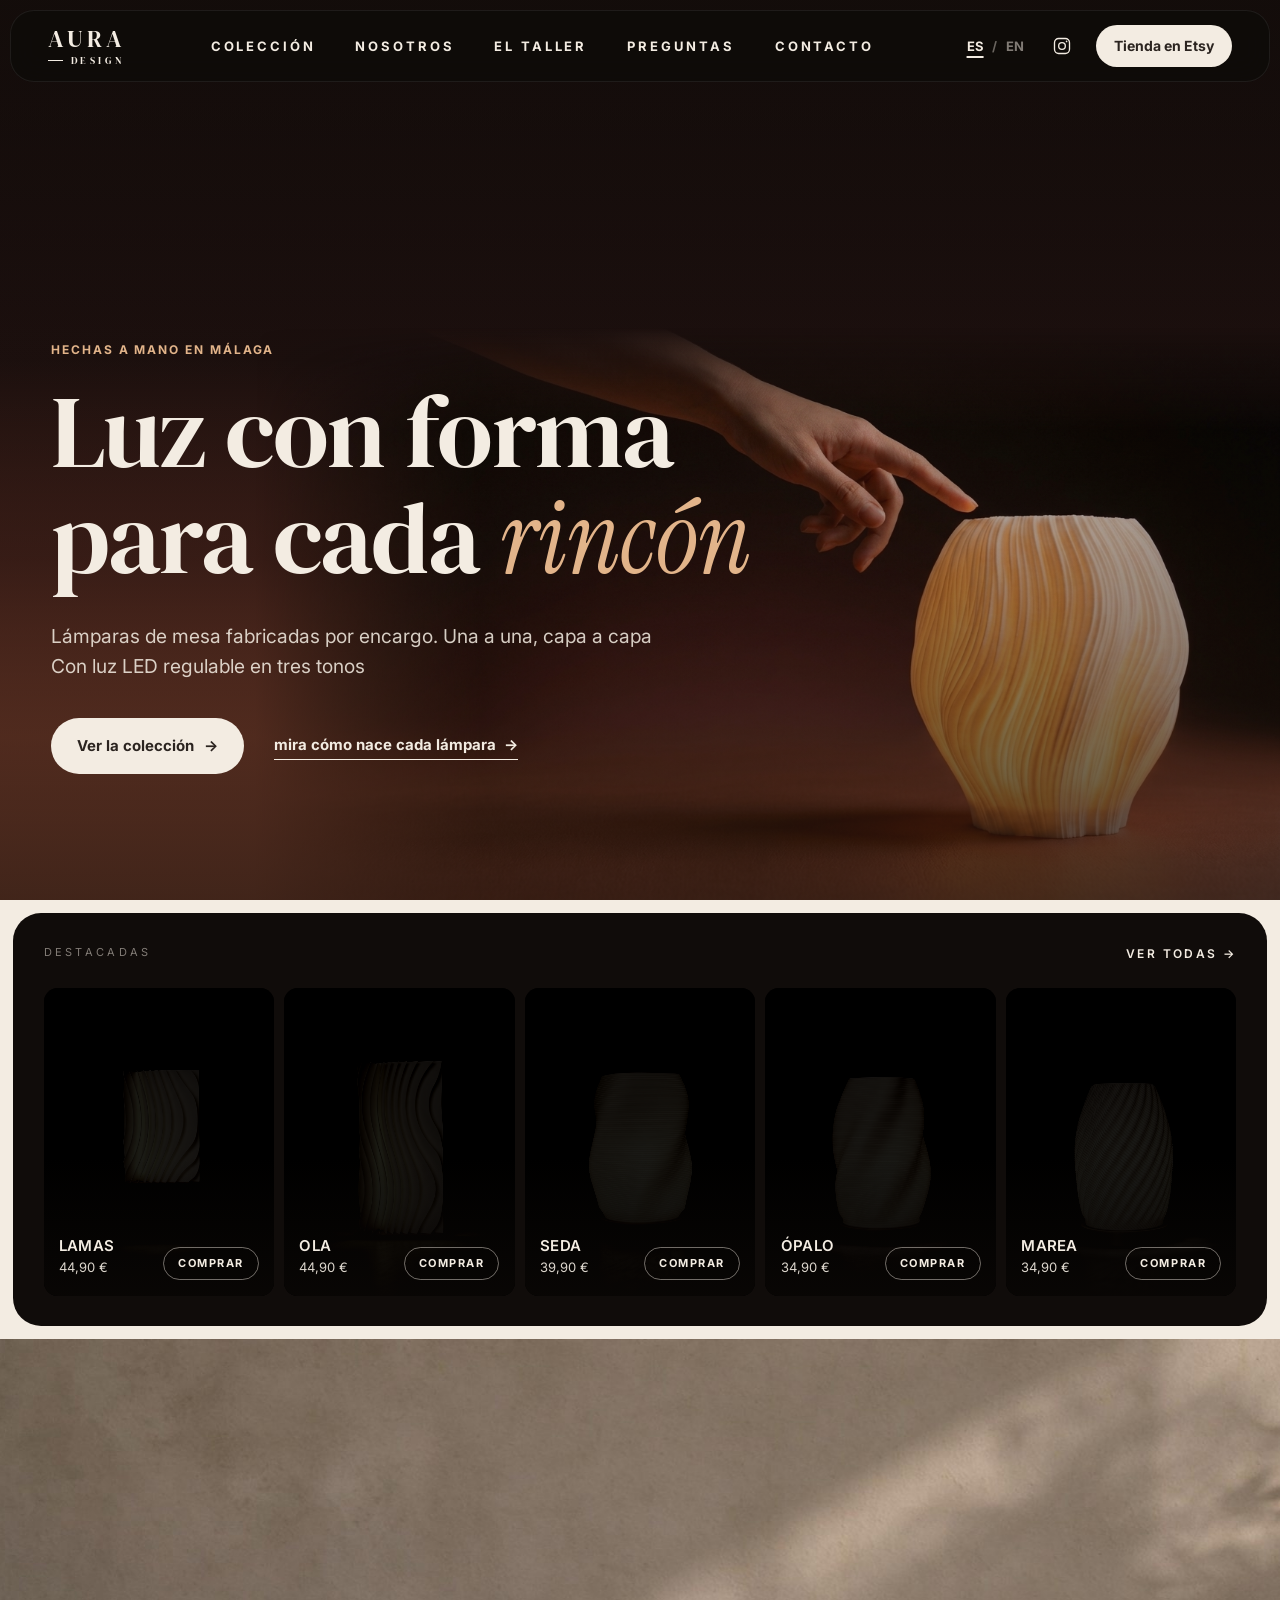
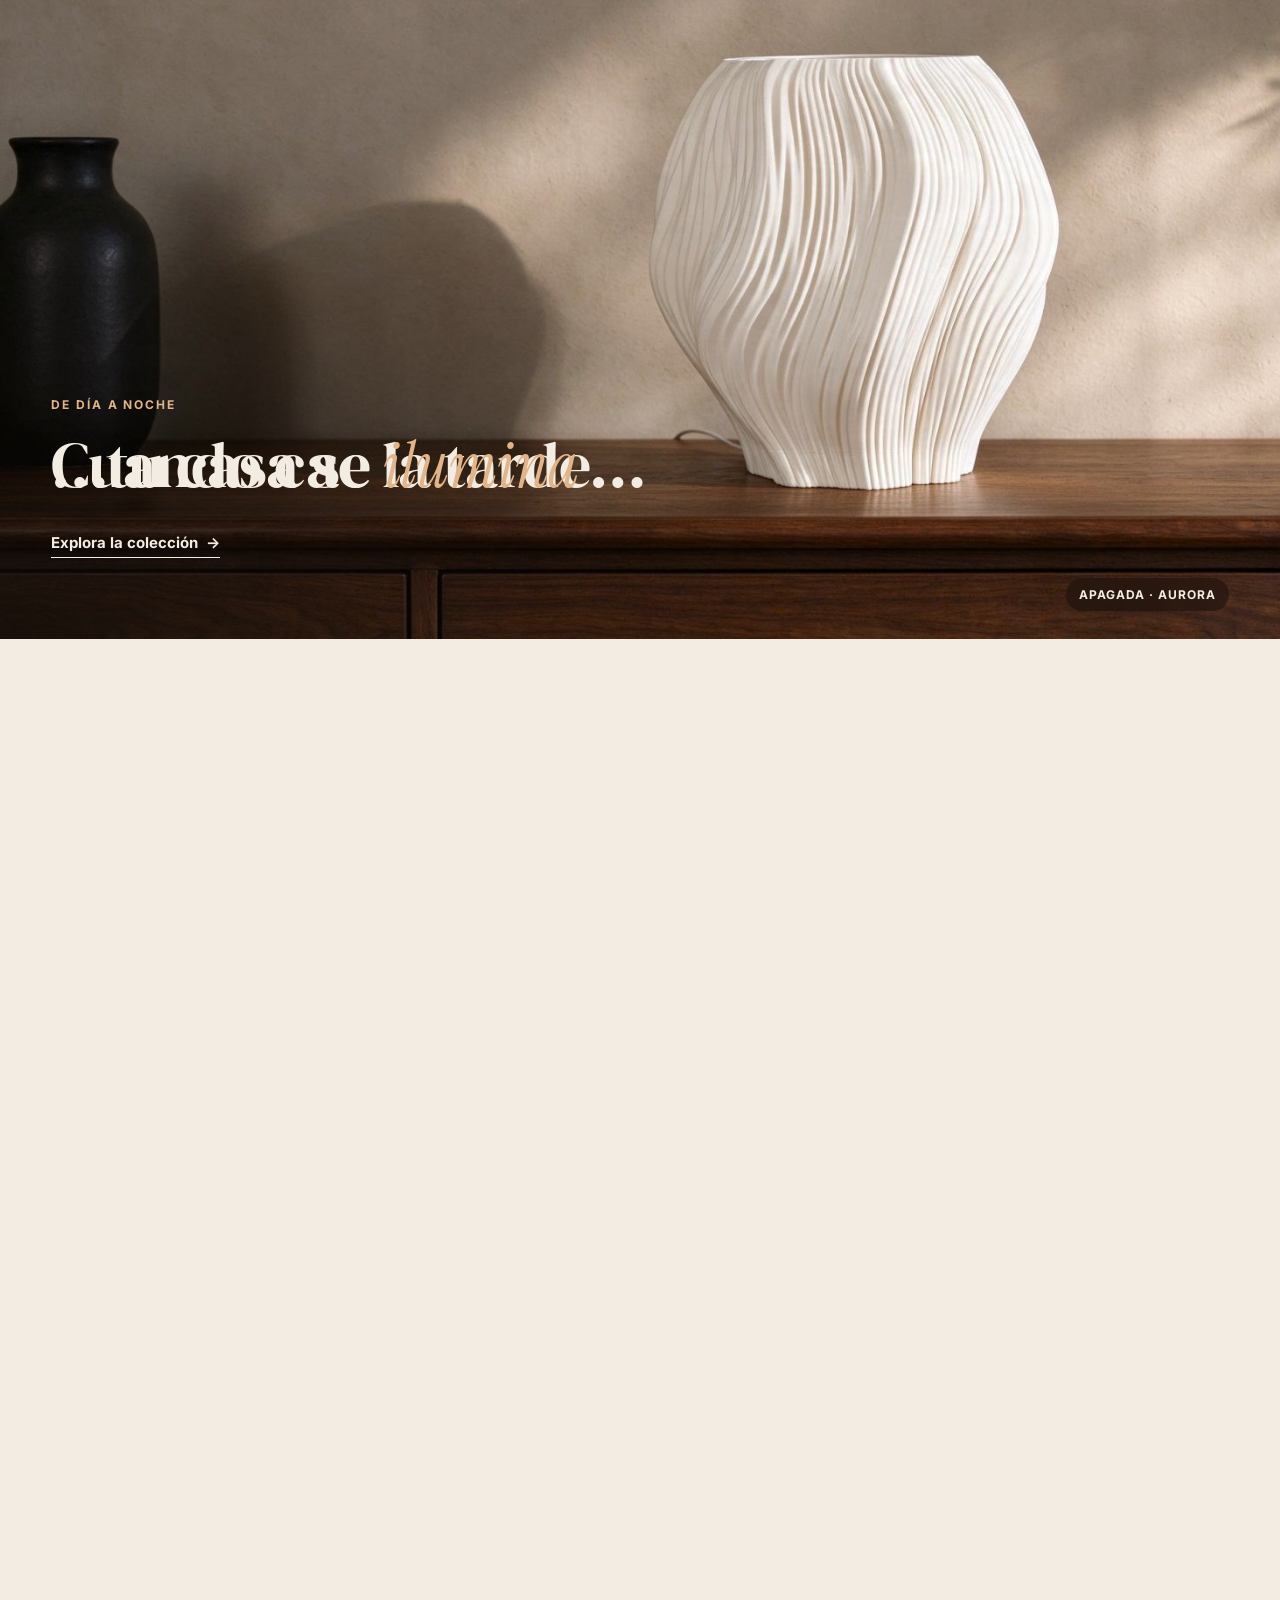
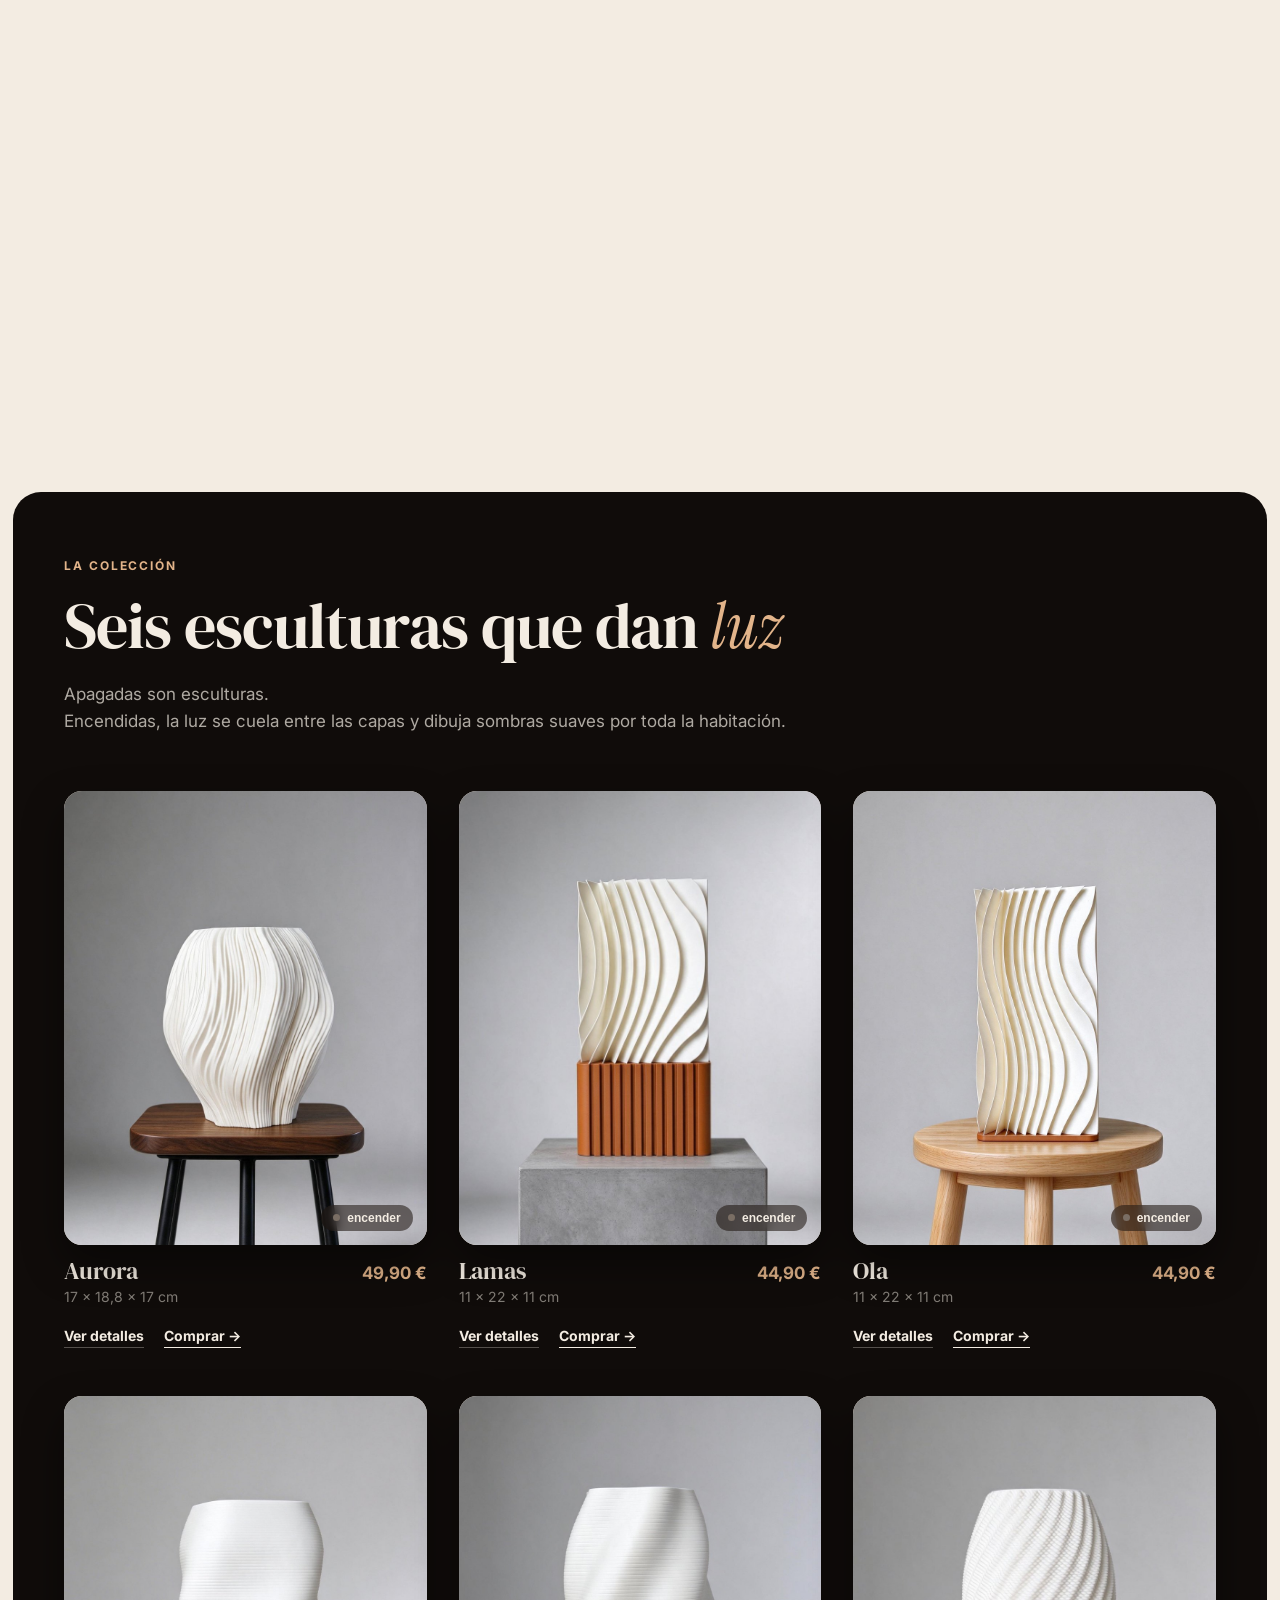
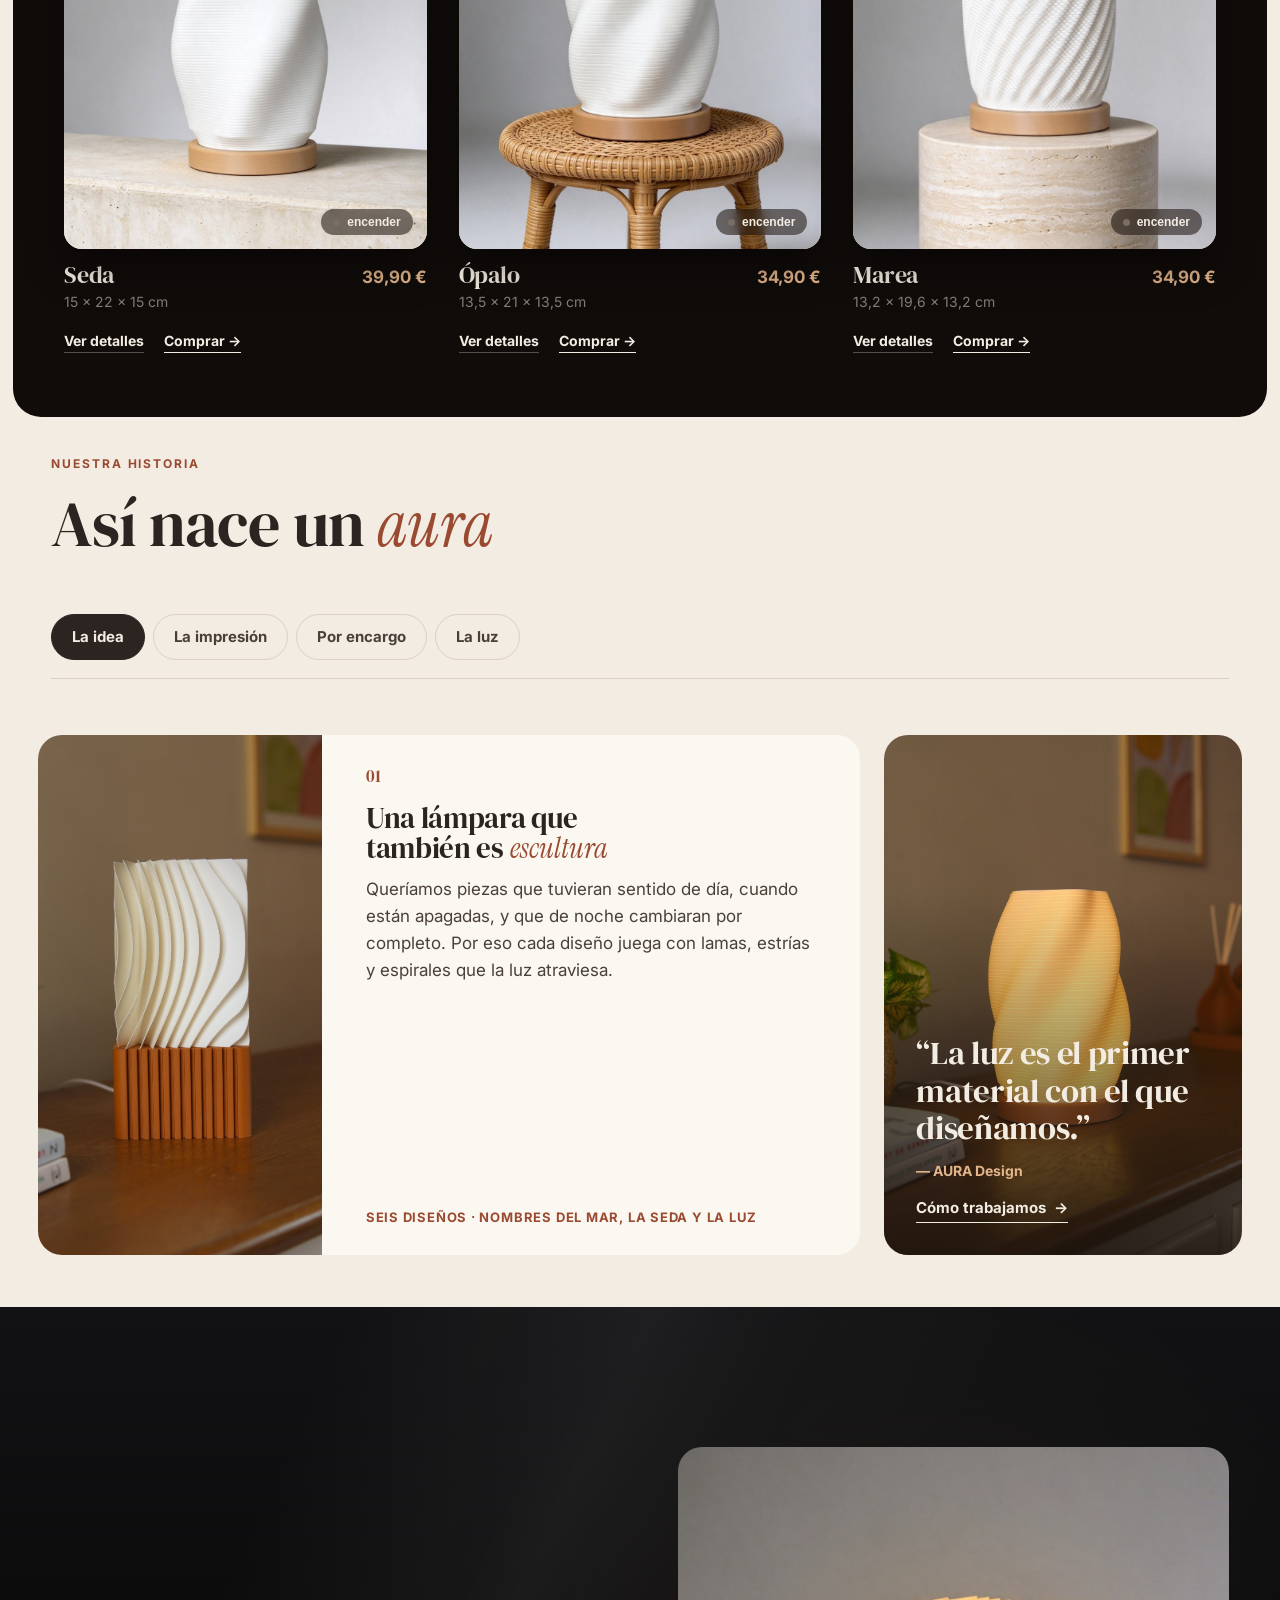
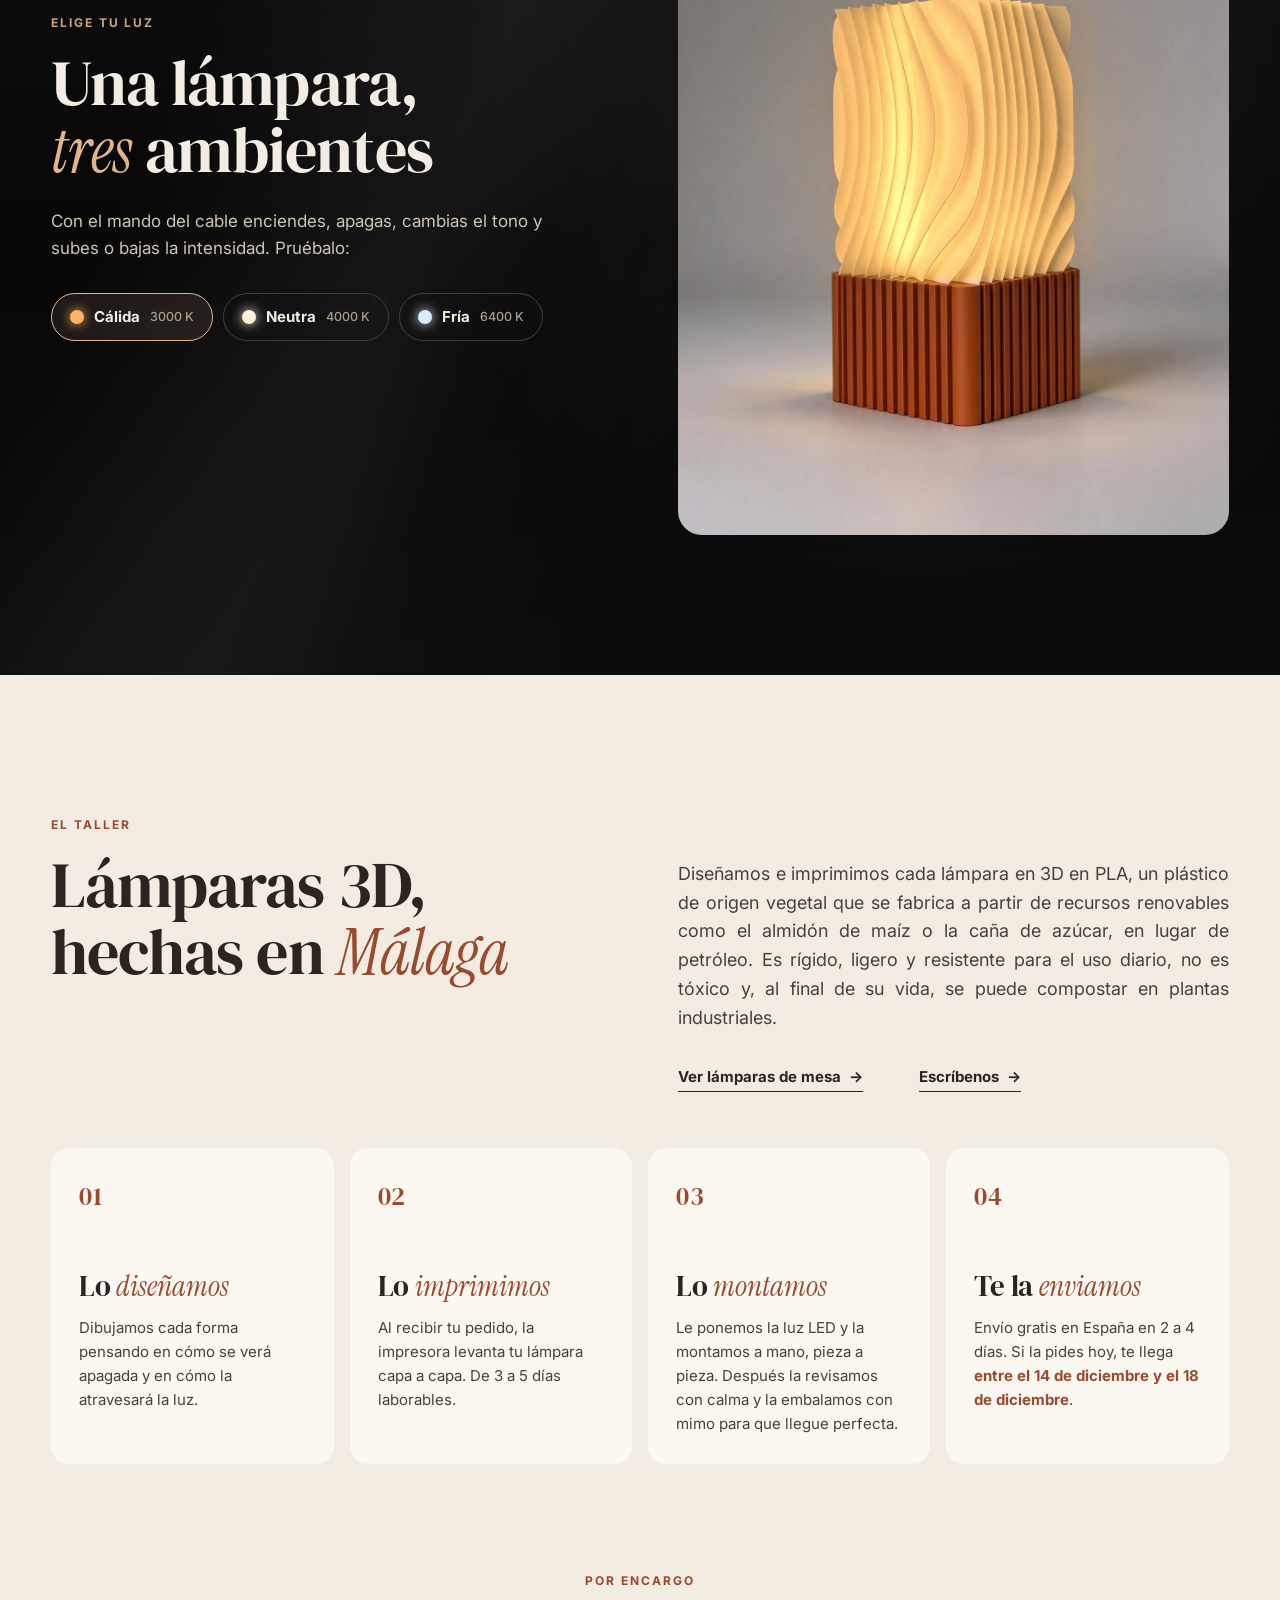
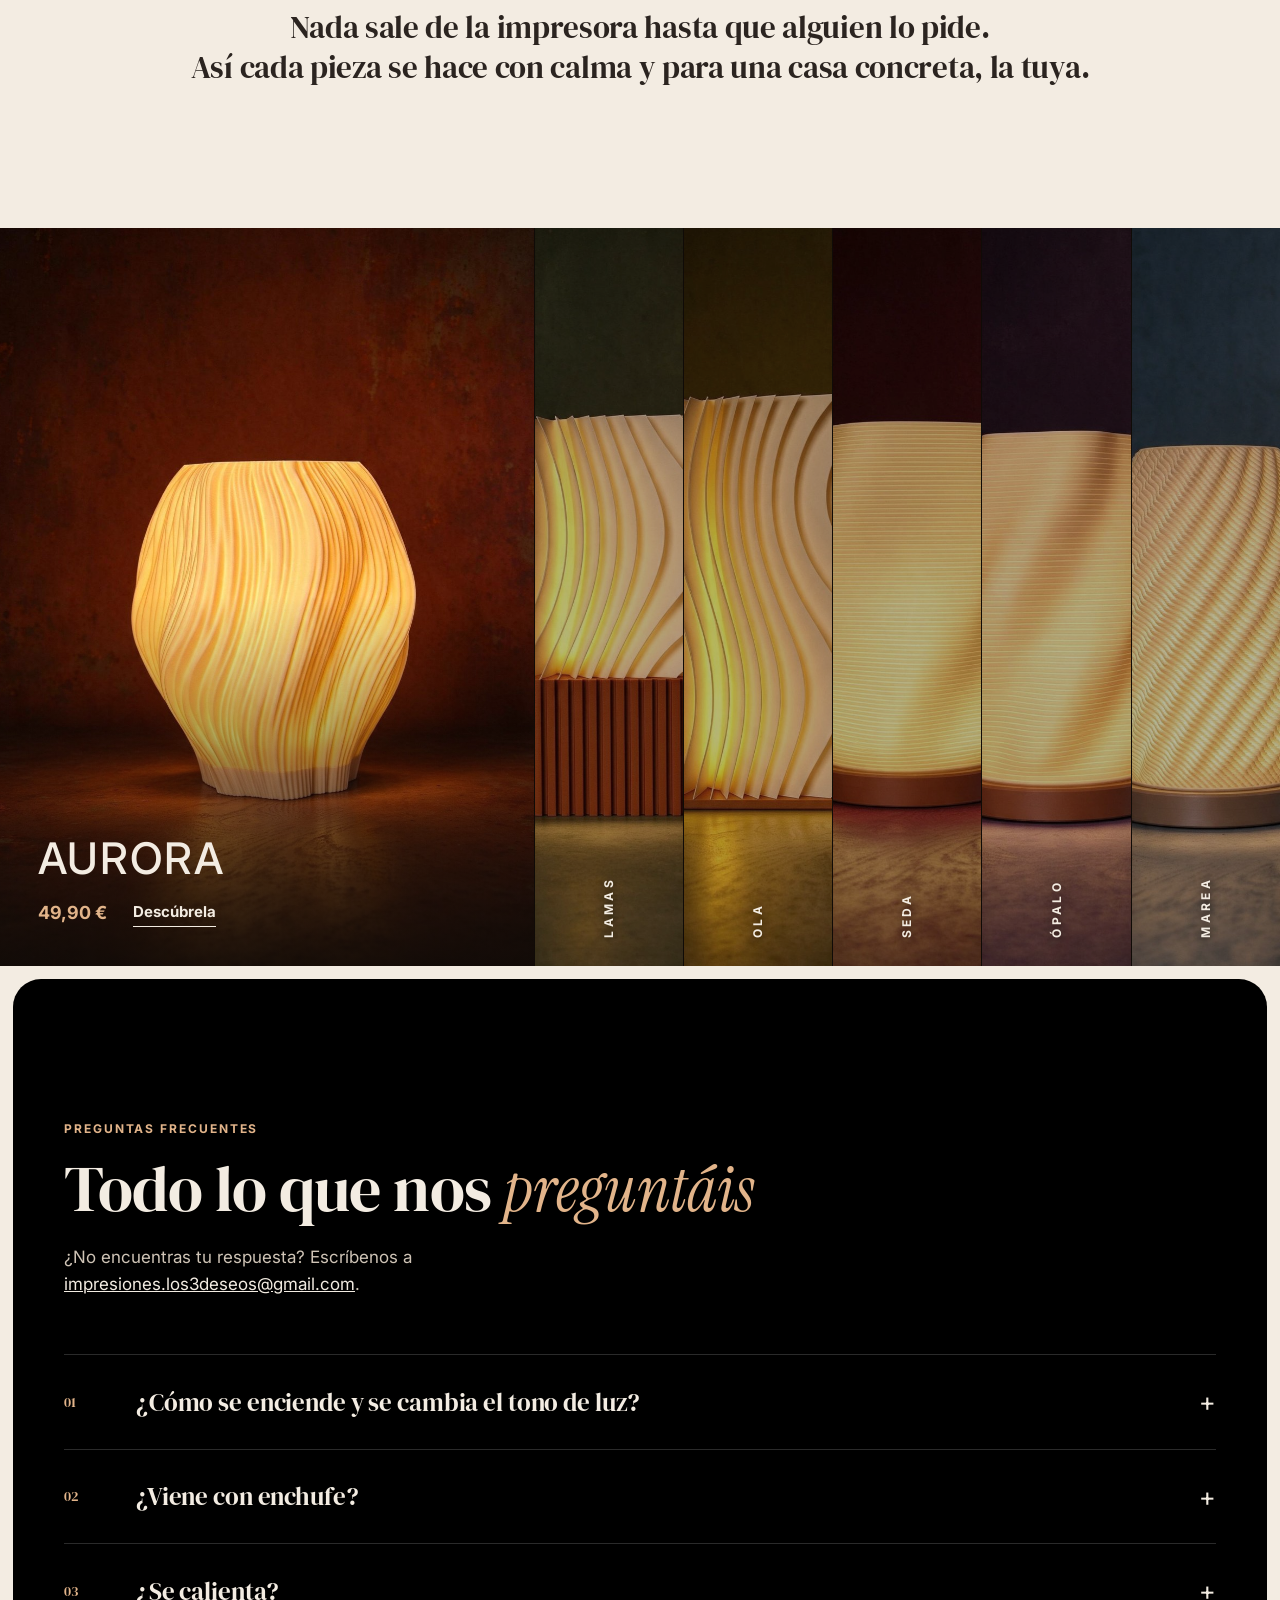
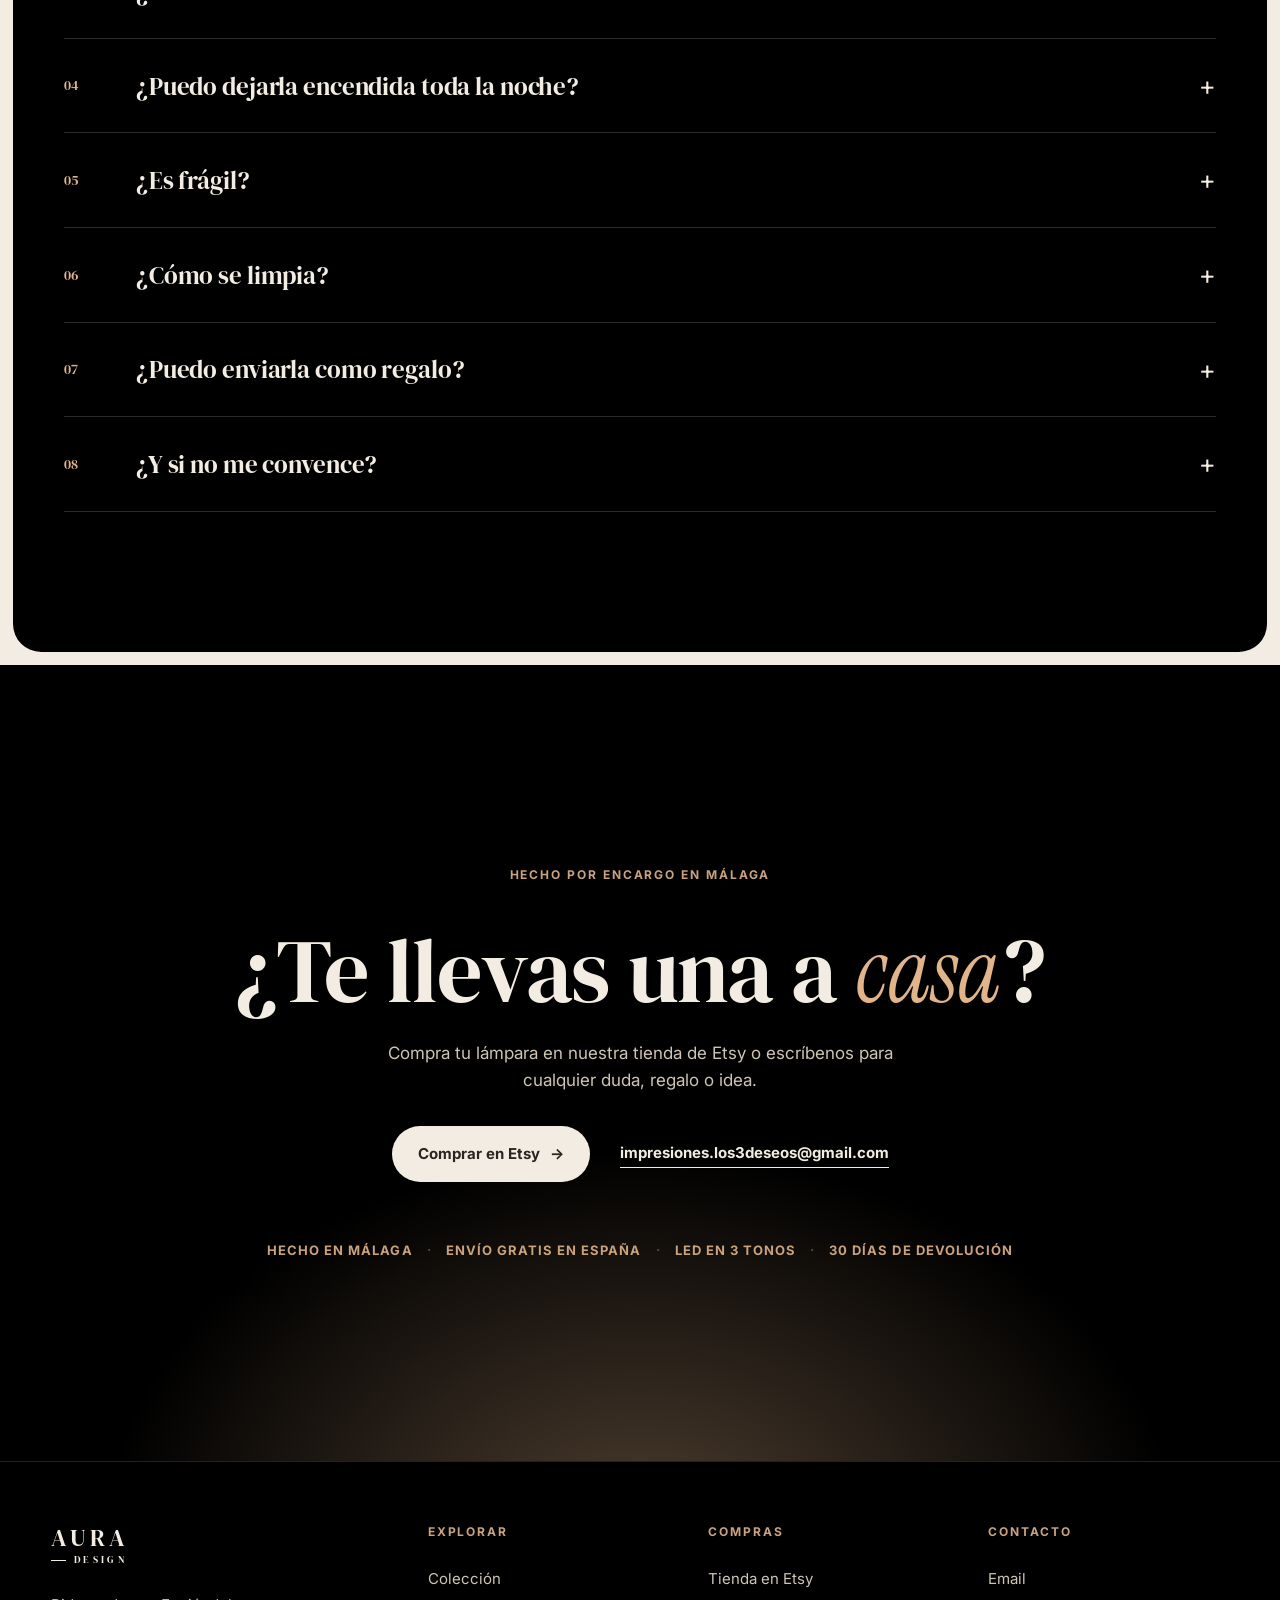
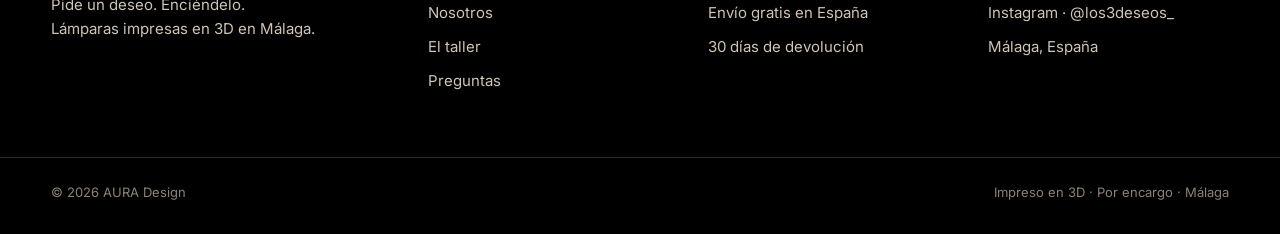
==== commit be2a6130: "Fotos nuevas en las fichas de las seis lámparas - Fichas con fotos nuevas, ordenadas: apagada, cálid" ====
--- a/index.html
+++ b/index.html
@@ -125,7 +125,7 @@
       <div class="historia aparece">
         <div class="historia-paneles">
           <article class="panel" role="tabpanel" id="p-idea" aria-labelledby="t-idea">
-            <img src="assets/fotos/lamas/2.jpg" alt="Lámpara Lamas apagada" loading="lazy" />
+            <img src="assets/fotos/lamas/1.jpg" alt="Lámpara Lamas apagada" loading="lazy" />
             <div class="panel-texto">
               <span class="numero">01</span>
               <h3>Una lámpara que también es <em>escultura</em></h3>
@@ -143,7 +143,7 @@
             </div>
           </article>
           <article class="panel" role="tabpanel" id="p-encargo" aria-labelledby="t-encargo" hidden>
-            <img src="assets/fotos/marea/2.jpg" alt="Lámpara Marea apagada" loading="lazy" />
+            <img src="assets/fotos/marea/1.jpg" alt="Lámpara Marea apagada" loading="lazy" />
             <div class="panel-texto">
               <span class="numero">03</span>
               <h3>Se hace cuando la <em>pides</em></h3>
@@ -152,7 +152,7 @@
             </div>
           </article>
           <article class="panel" role="tabpanel" id="p-material" aria-labelledby="t-material" hidden>
-            <img src="assets/fotos/seda/1.jpg" alt="Lámpara Seda encendida" loading="lazy" />
+            <img src="assets/fotos/seda/2.jpg" alt="Lámpara Seda encendida" loading="lazy" />
             <div class="panel-texto">
               <span class="numero">04</span>
               <h3>Tres tonos, un <em>mando</em></h3>
@@ -162,7 +162,7 @@
           </article>
         </div>
         <blockquote class="cita">
-          <img src="assets/fotos/opalo/1.jpg" alt="" loading="lazy" />
+          <img src="assets/fotos/opalo/2.jpg" alt="" loading="lazy" />
           <div>
             <p>“La luz es el primer material con el que diseñamos.”</p>
             <footer>— AURA Design</footer>
--- a/css/styles.css
+++ b/css/styles.css
@@ -549,11 +549,14 @@
 .ficha-cerrar { position: absolute; top: 14px; right: 14px; z-index: 3; width: 44px; height: 44px; border-radius: 50%; border: 0; background: var(--crema); font-size: 26px; line-height: 1; cursor: pointer; color: var(--oscuro); }
 .ficha-galeria { background: var(--crema-2); display: flex; flex-direction: column; min-width: 0; }
 .ficha-galeria > img { width: 100%; aspect-ratio: 4 / 5; max-height: calc(100dvh - 140px); object-fit: cover; }
+/* Imágenes cuadradas o apaisadas (como las infografías): se ven enteras, sin recortar */
+.ficha-galeria > img.entera { object-fit: contain; background: #1c1612; }
 .ficha-miniaturas { display: flex; gap: 8px; padding: 12px; overflow-x: auto; scrollbar-width: thin; }
 .ficha-miniaturas button { flex: 0 0 64px; height: 80px; padding: 0; border: 2px solid transparent; border-radius: 10px; overflow: hidden; cursor: pointer; background: none; opacity: .6; transition: opacity .2s, border-color .2s; }
 .ficha-miniaturas button[aria-current="true"] { border-color: var(--terracota); opacity: 1; }
 .ficha-miniaturas img { width: 100%; height: 100%; object-fit: cover; }
 .ficha-datos { padding: clamp(28px, 4vw, 52px); display: flex; flex-direction: column; gap: 18px; align-items: flex-start; }
+#ficha-descripcion { text-align: justify; hyphens: auto; }
 .ficha-datos > p:not(.antetitulo):not(.ficha-precio) { color: var(--apagado); }
 .ficha-precio { font-size: 22px; font-weight: 700; color: var(--terracota); }
 .ficha-precio s { color: var(--tenue); font-weight: 500; font-size: 18px; margin-right: 8px; }
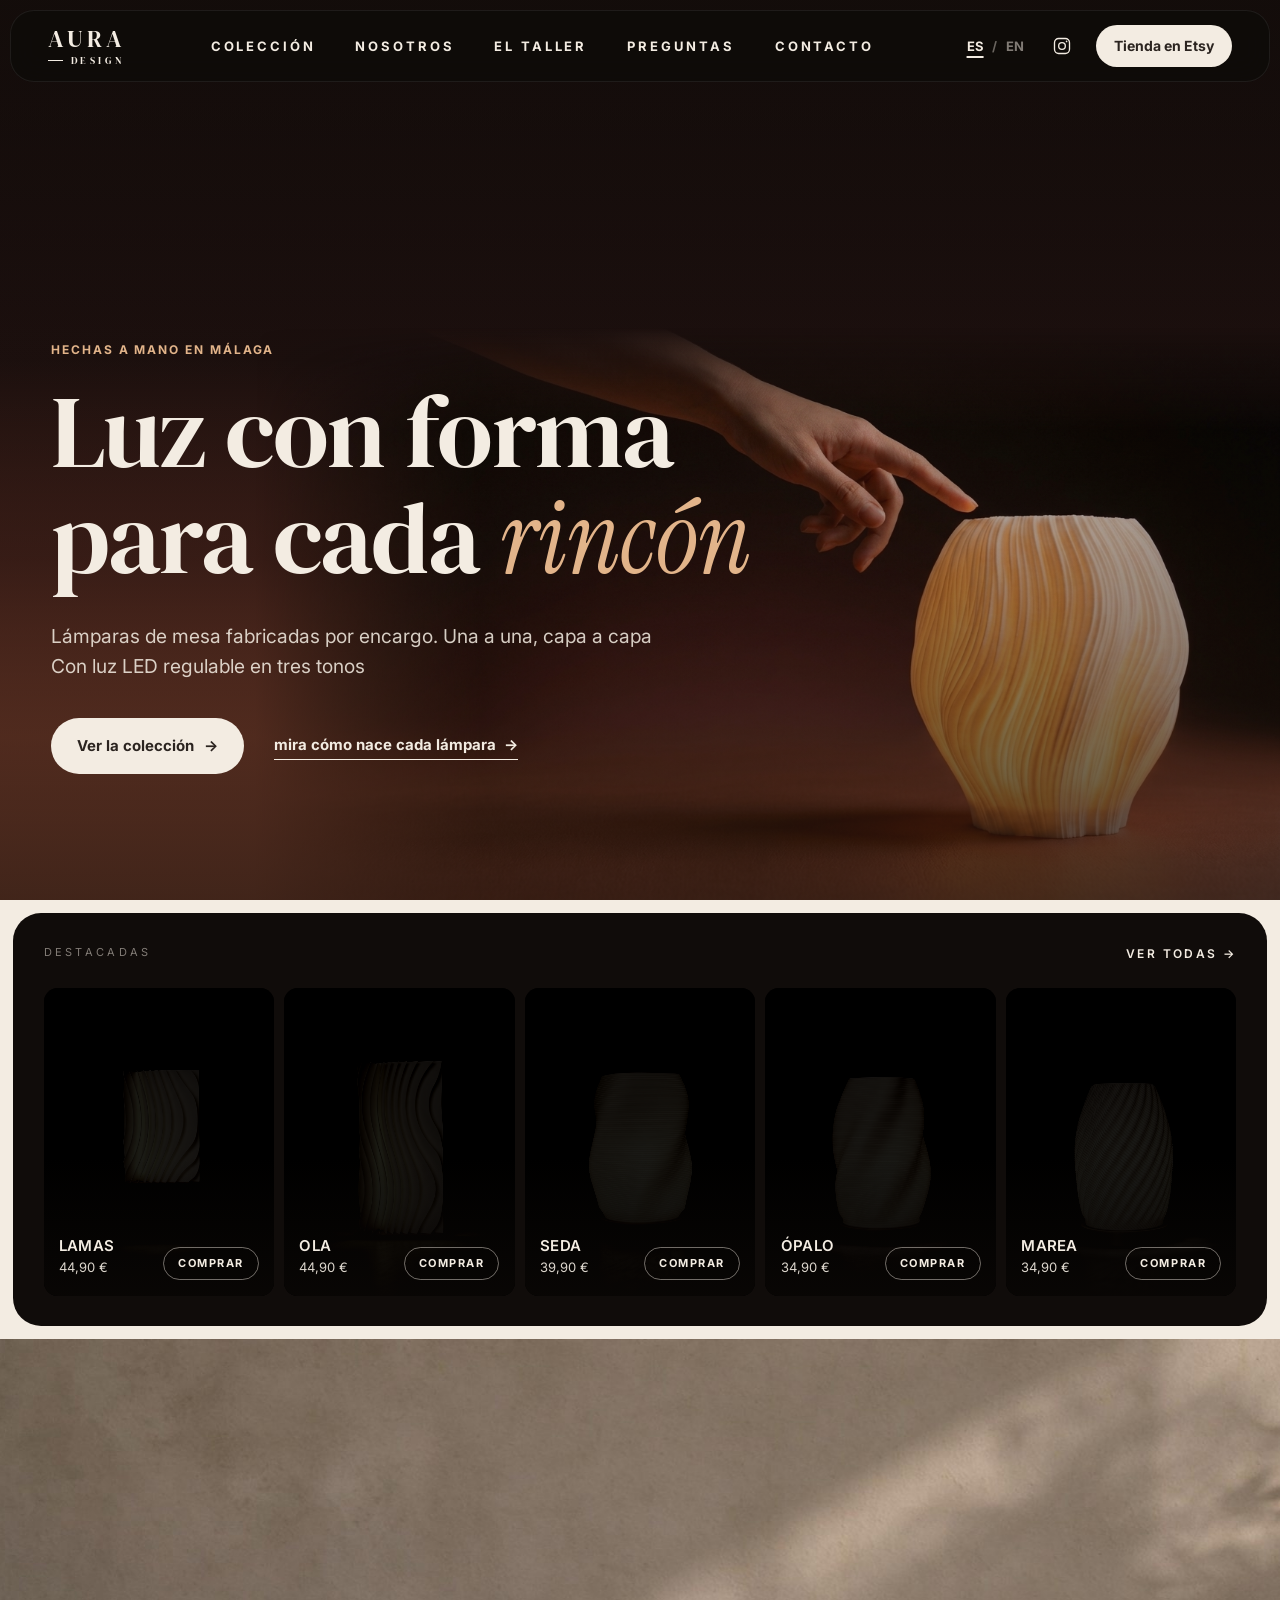
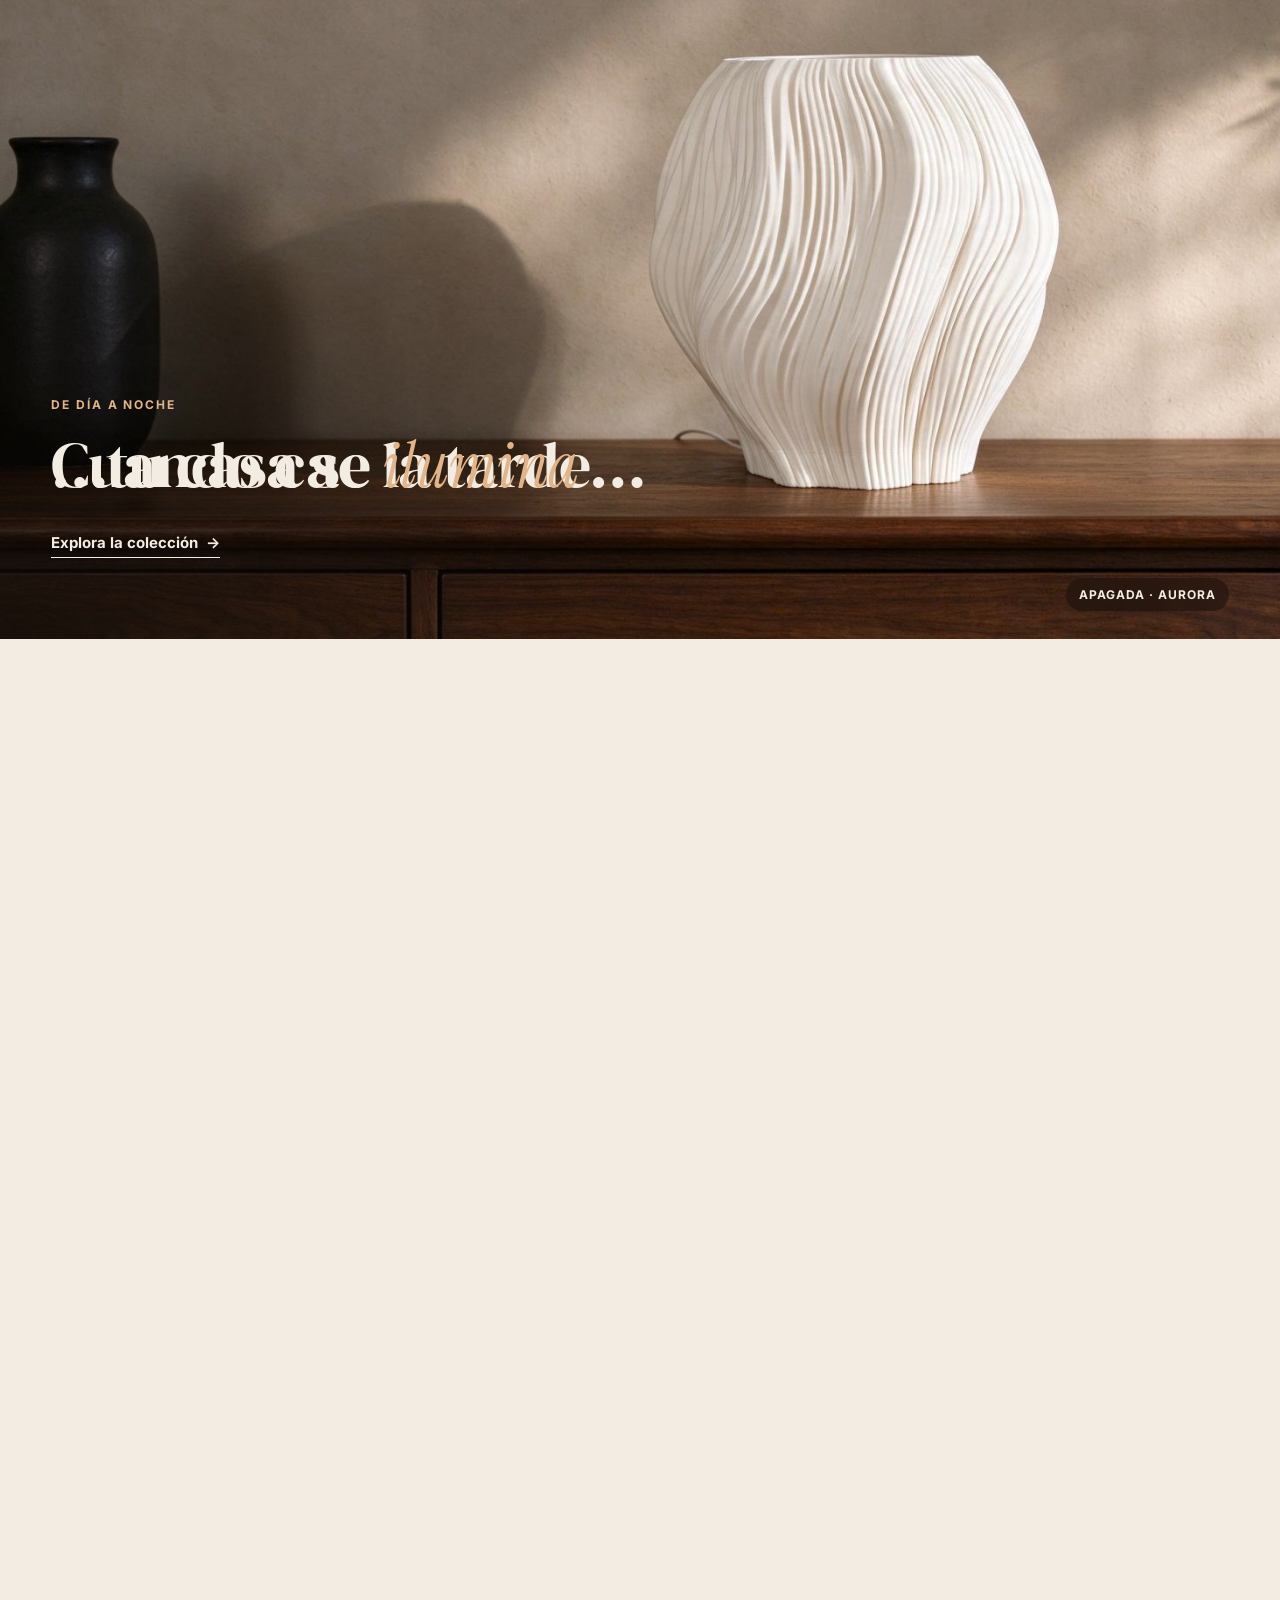
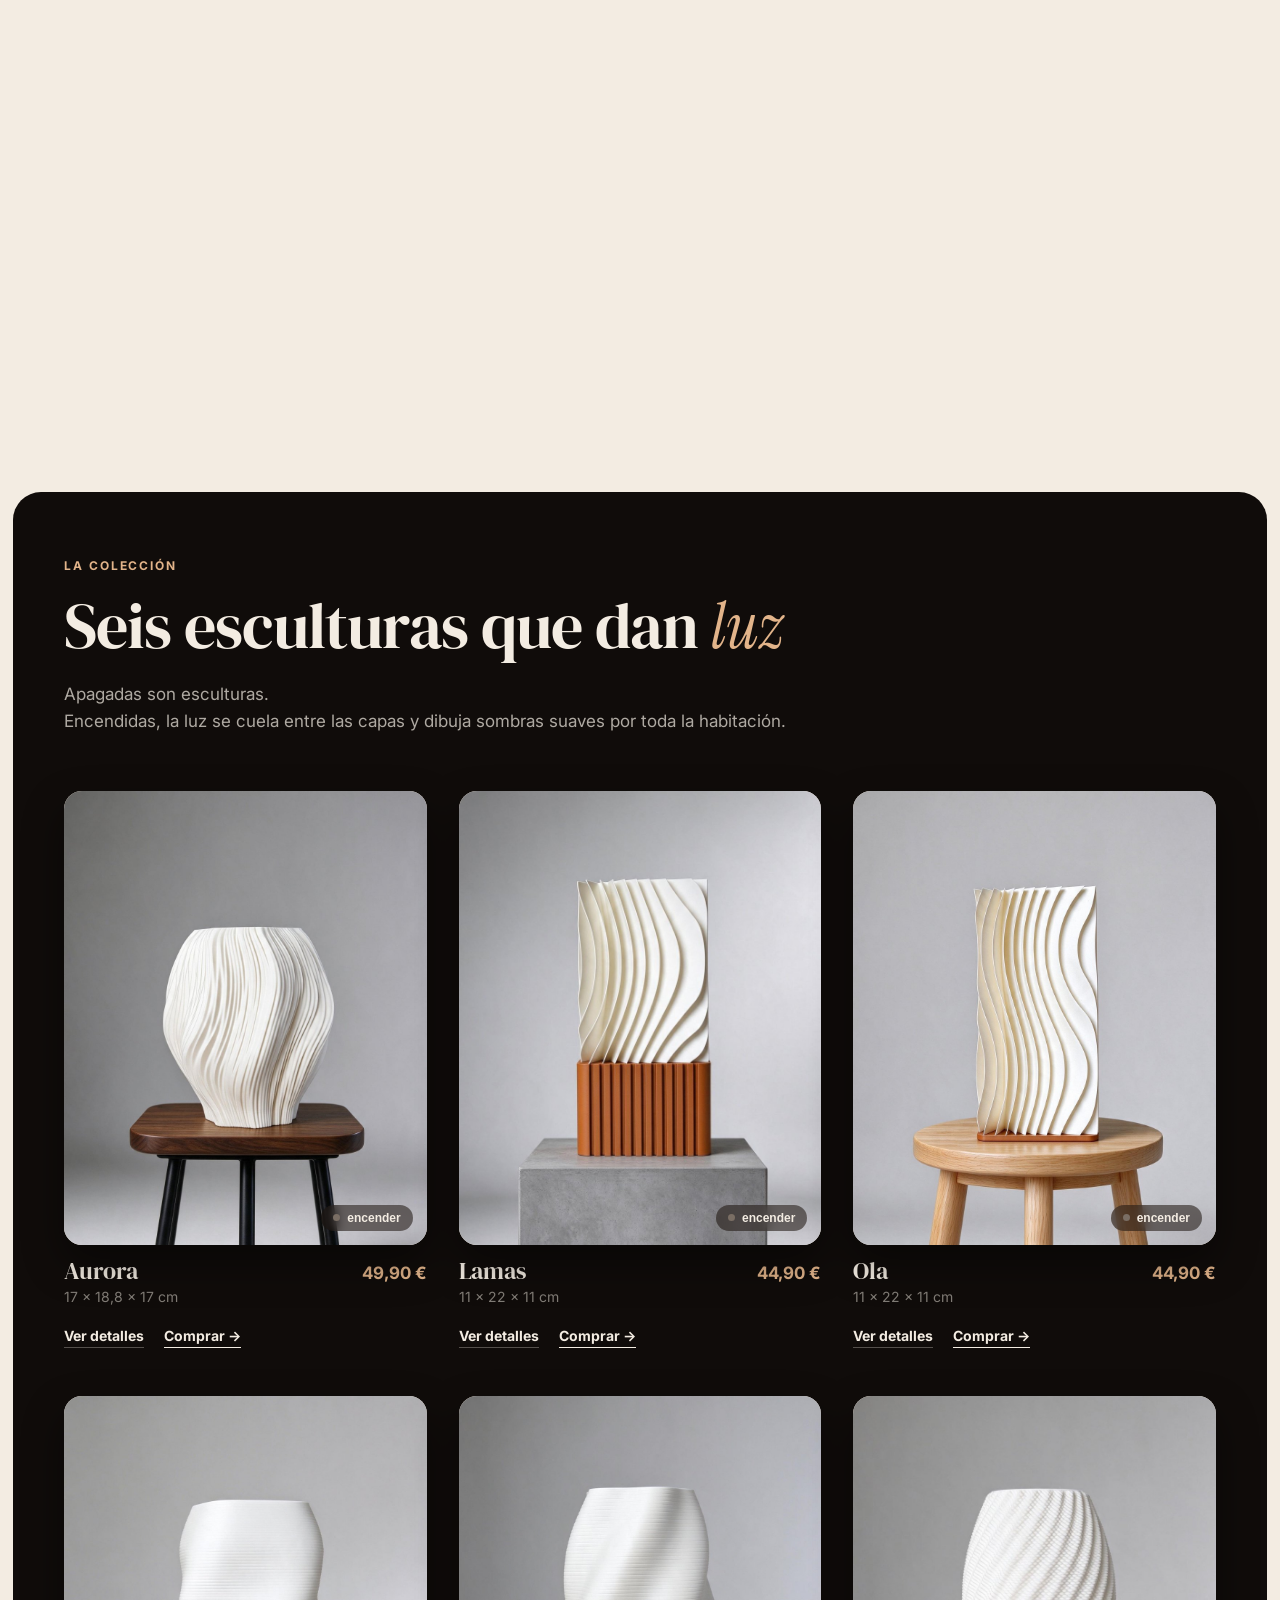
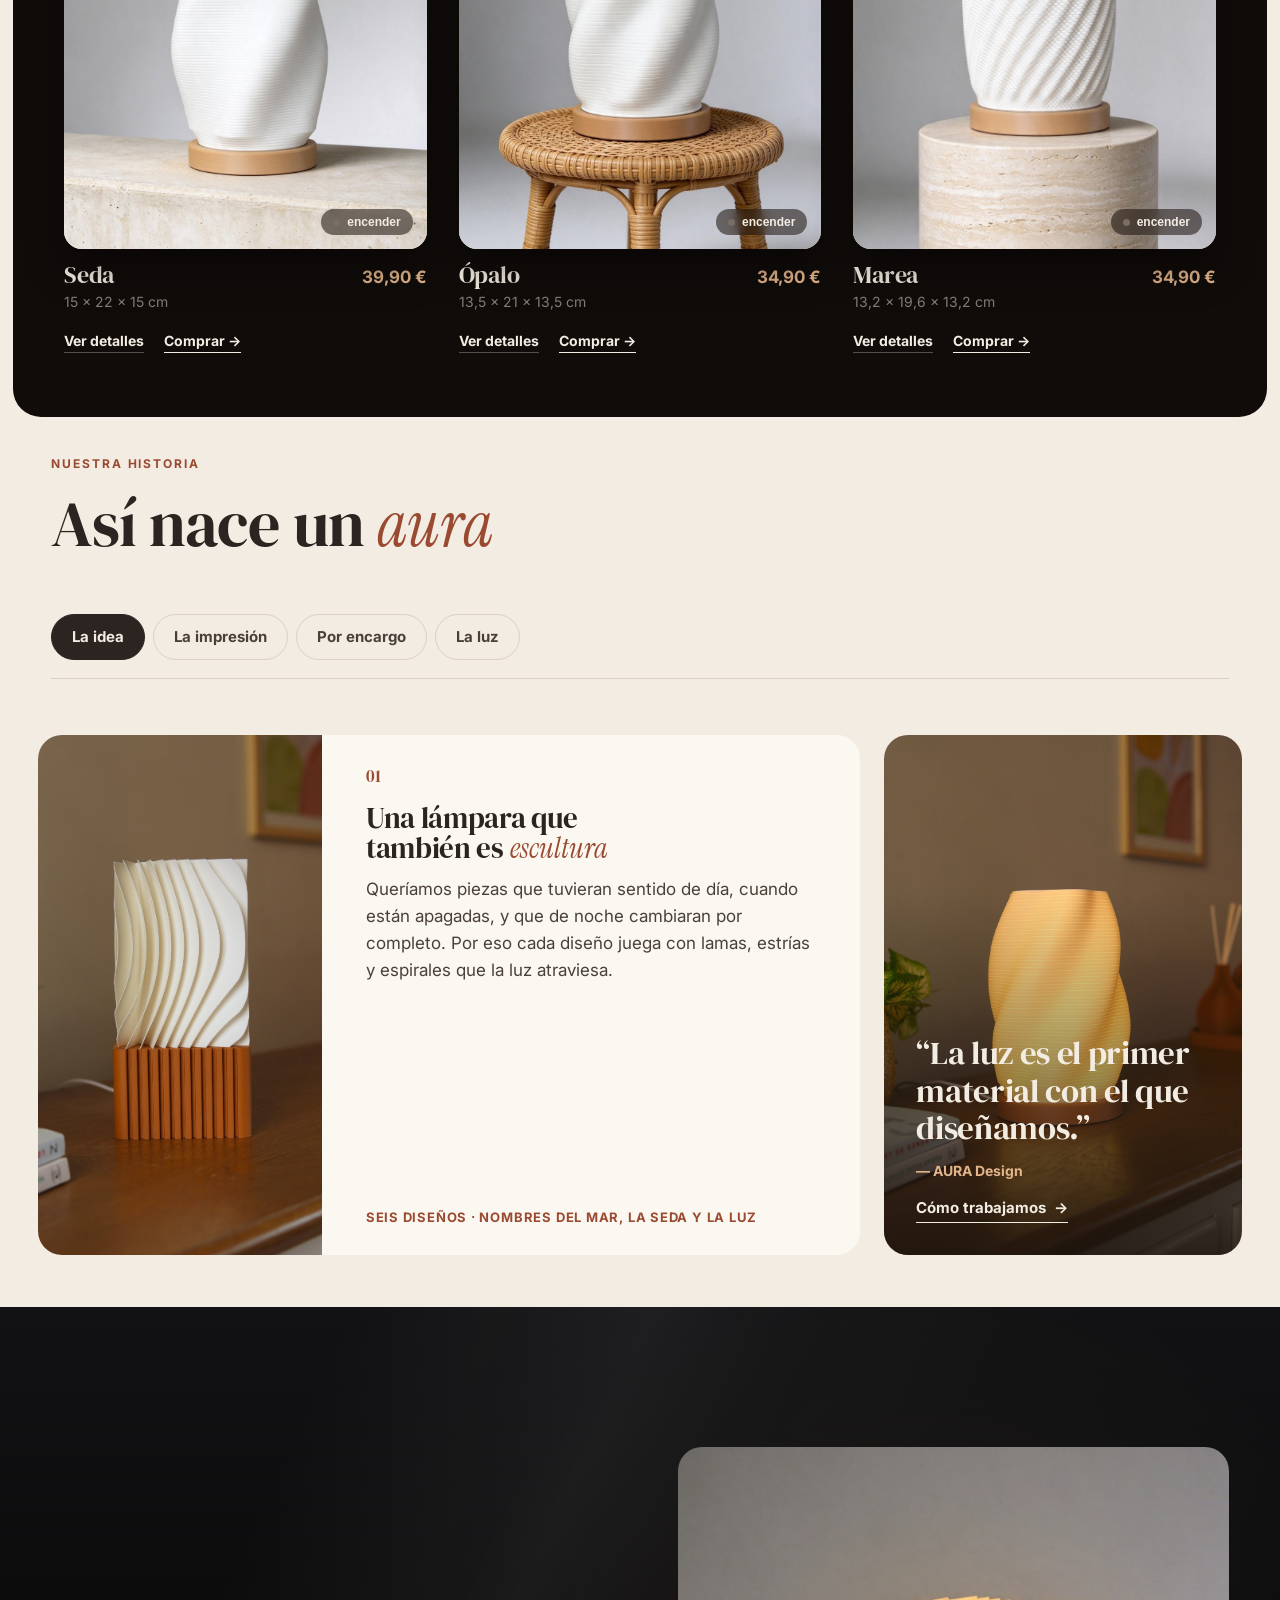
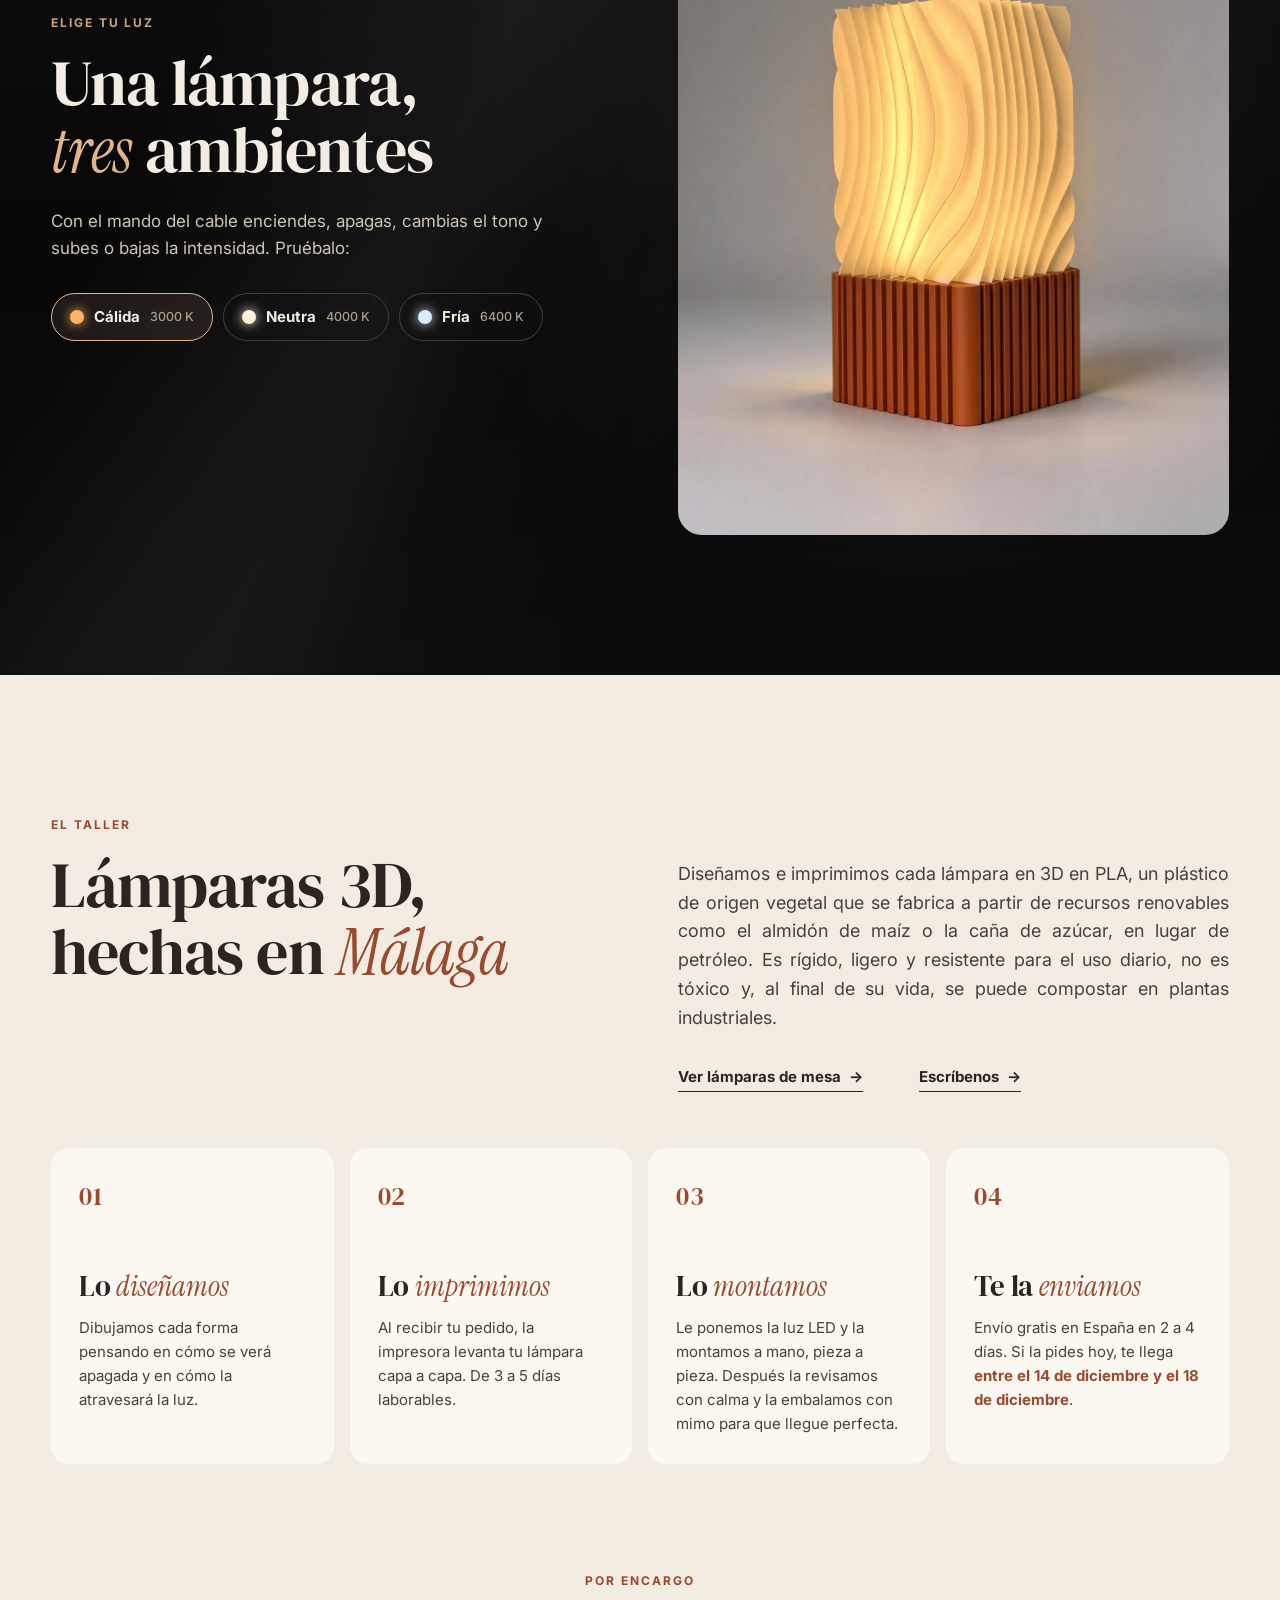
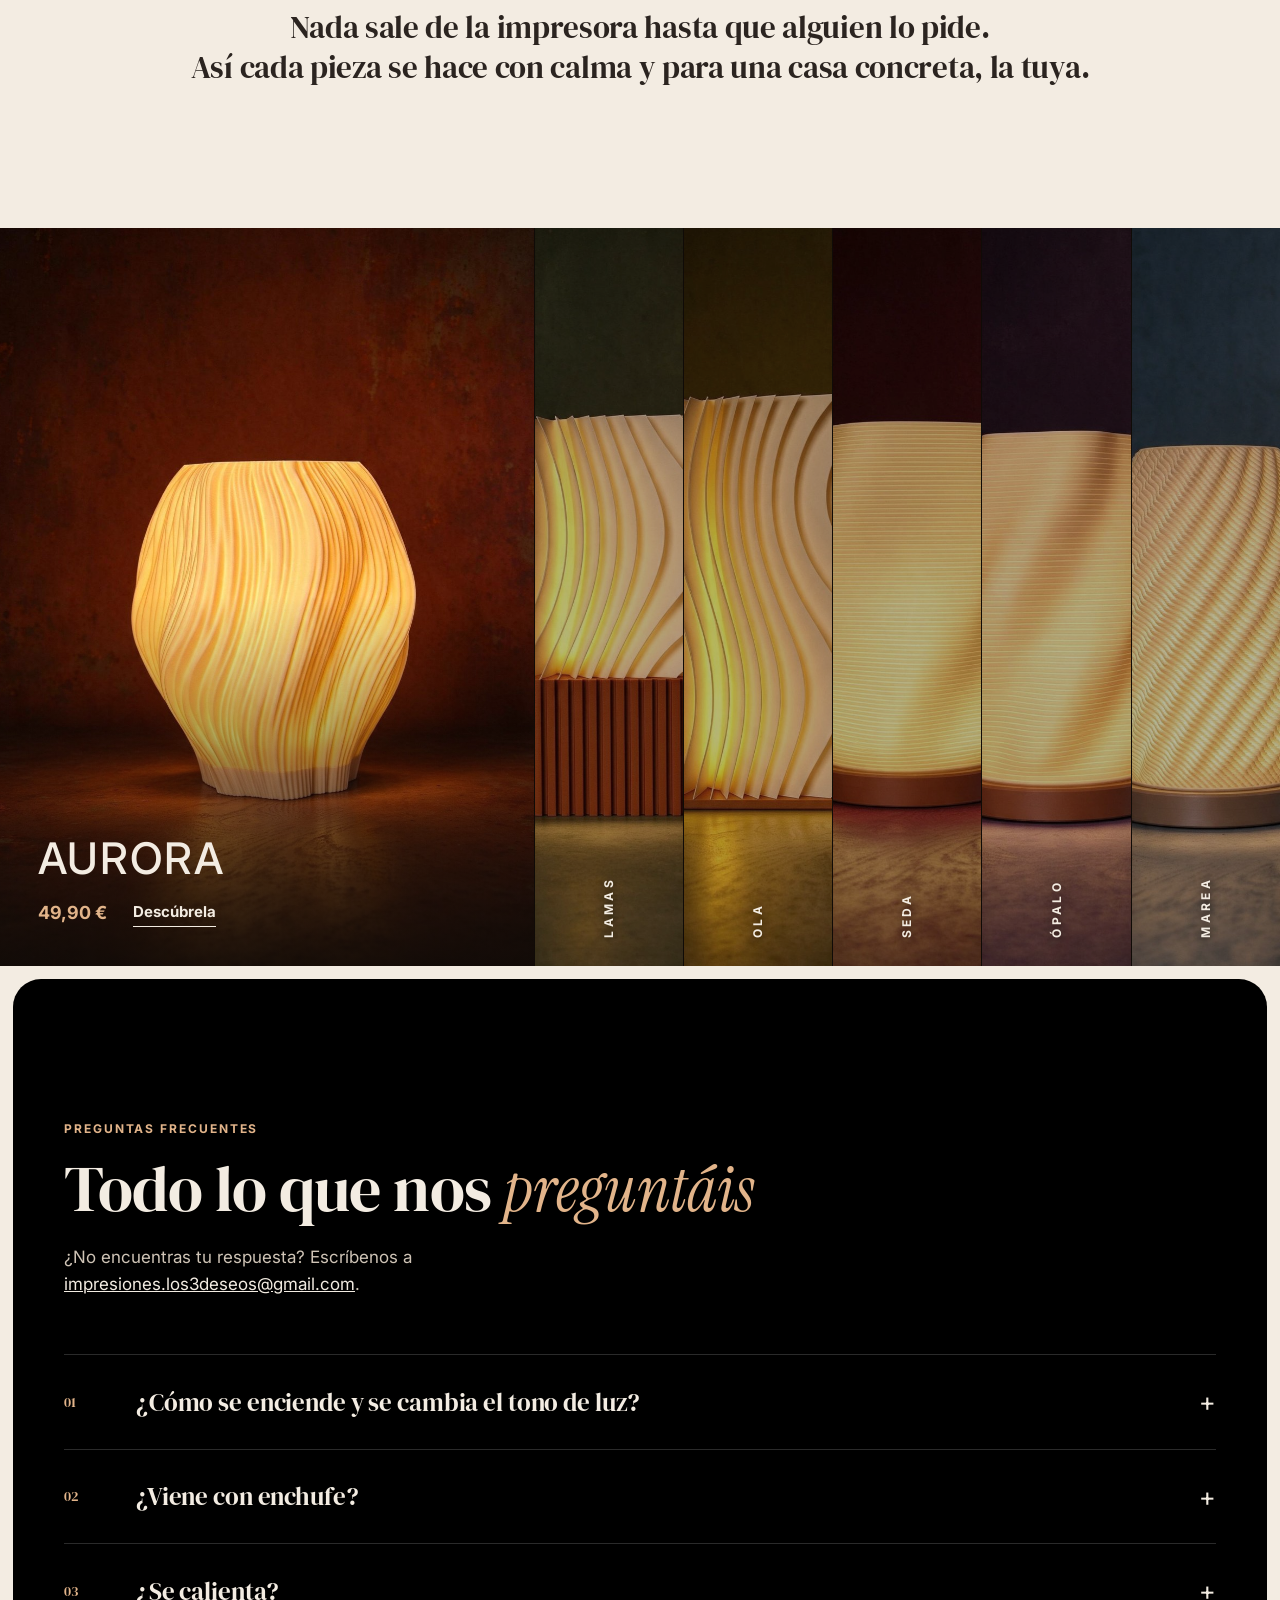
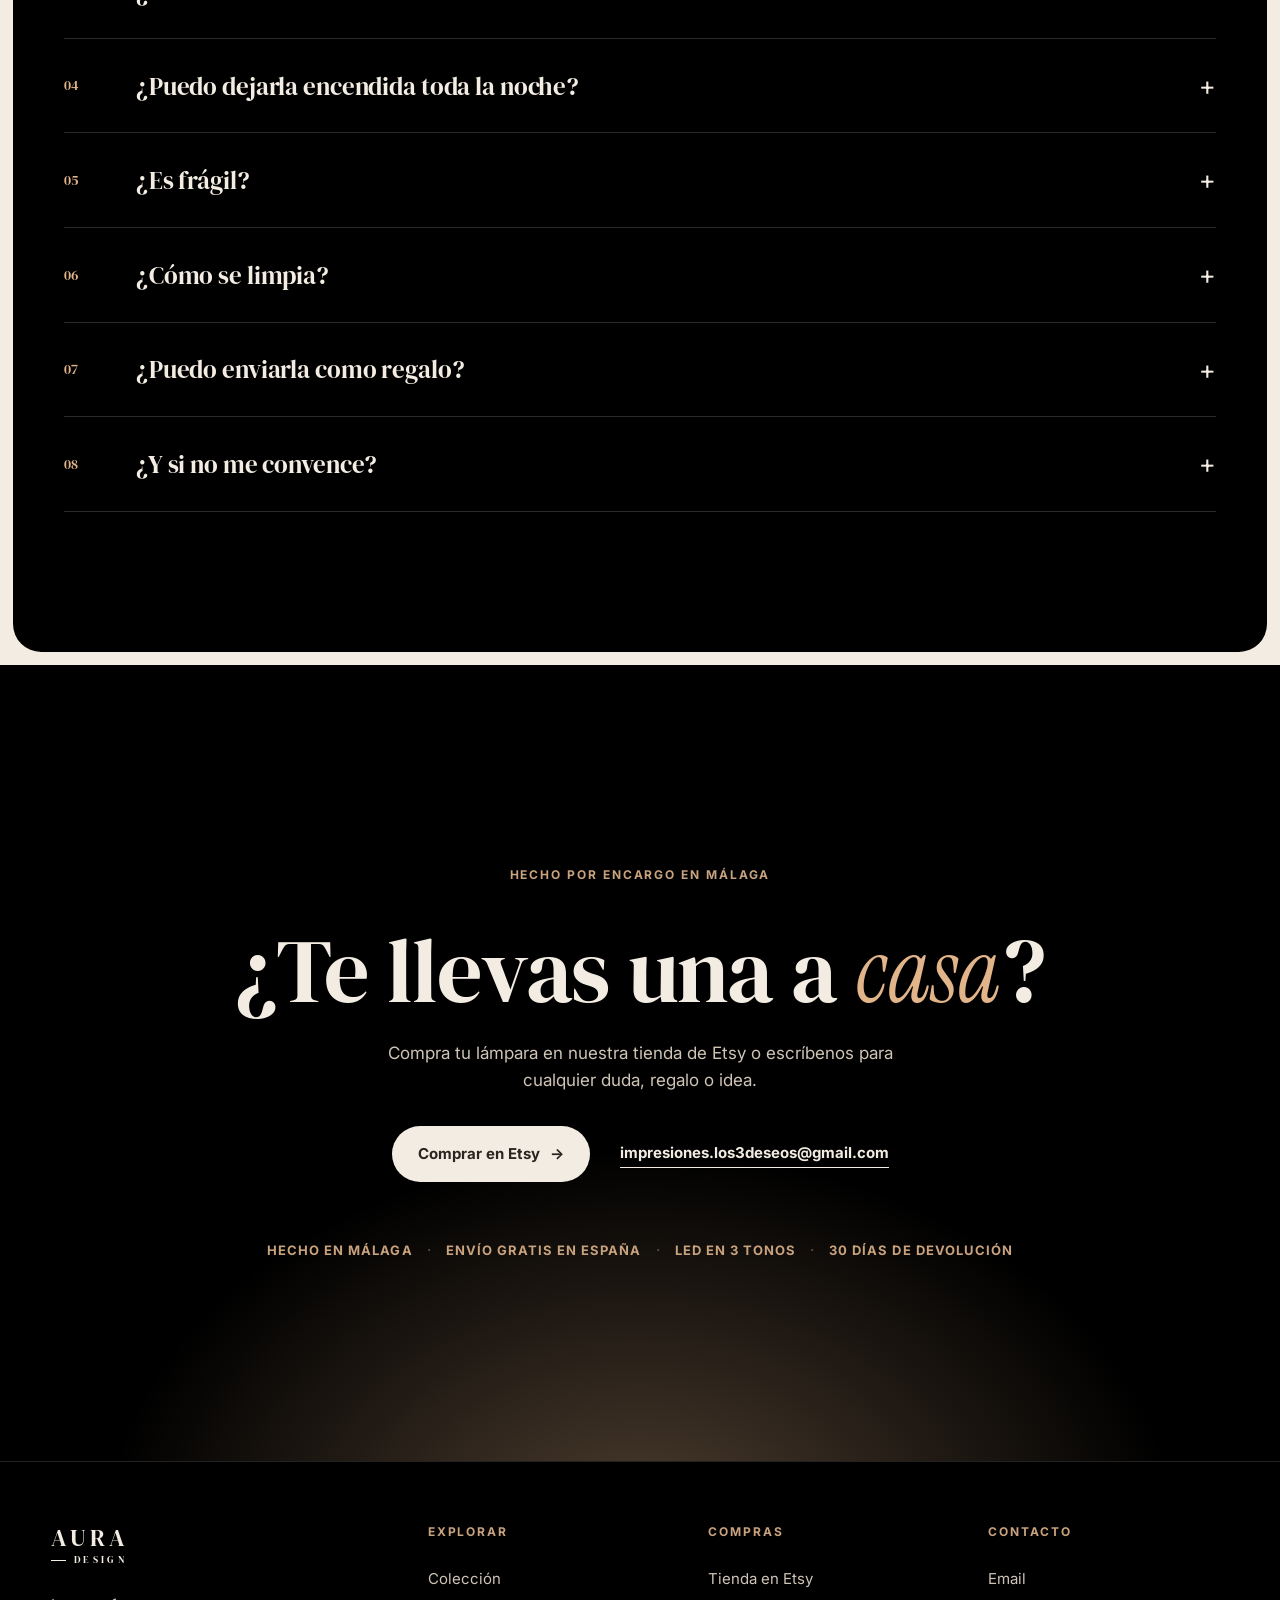
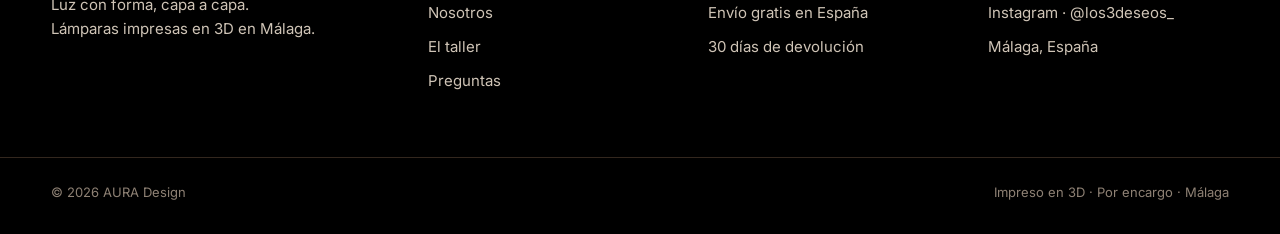
==== commit 78e0b926: "Fuera Los 3 Deseos: infografías, lema y resumen - Infografías: "LOS 3DESEOS" pasa a "AURA DESIGN" y " ====
--- a/index.html
+++ b/index.html
@@ -264,7 +264,7 @@
     <div class="ancho pie-rejilla">
       <div class="pie-marca">
         <a href="#inicio" class="logo"><span class="logo-texto"><span class="logo-nombre"><b>AURA</b> <i>design</i></span></span></a>
-        <p>Pide un deseo. Enciéndelo.<br />Lámparas impresas en 3D en Málaga.</p>
+        <p>Luz con forma, capa a capa.<br />Lámparas impresas en 3D en Málaga.</p>
       </div>
       <div>
         <h4>Explorar</h4>
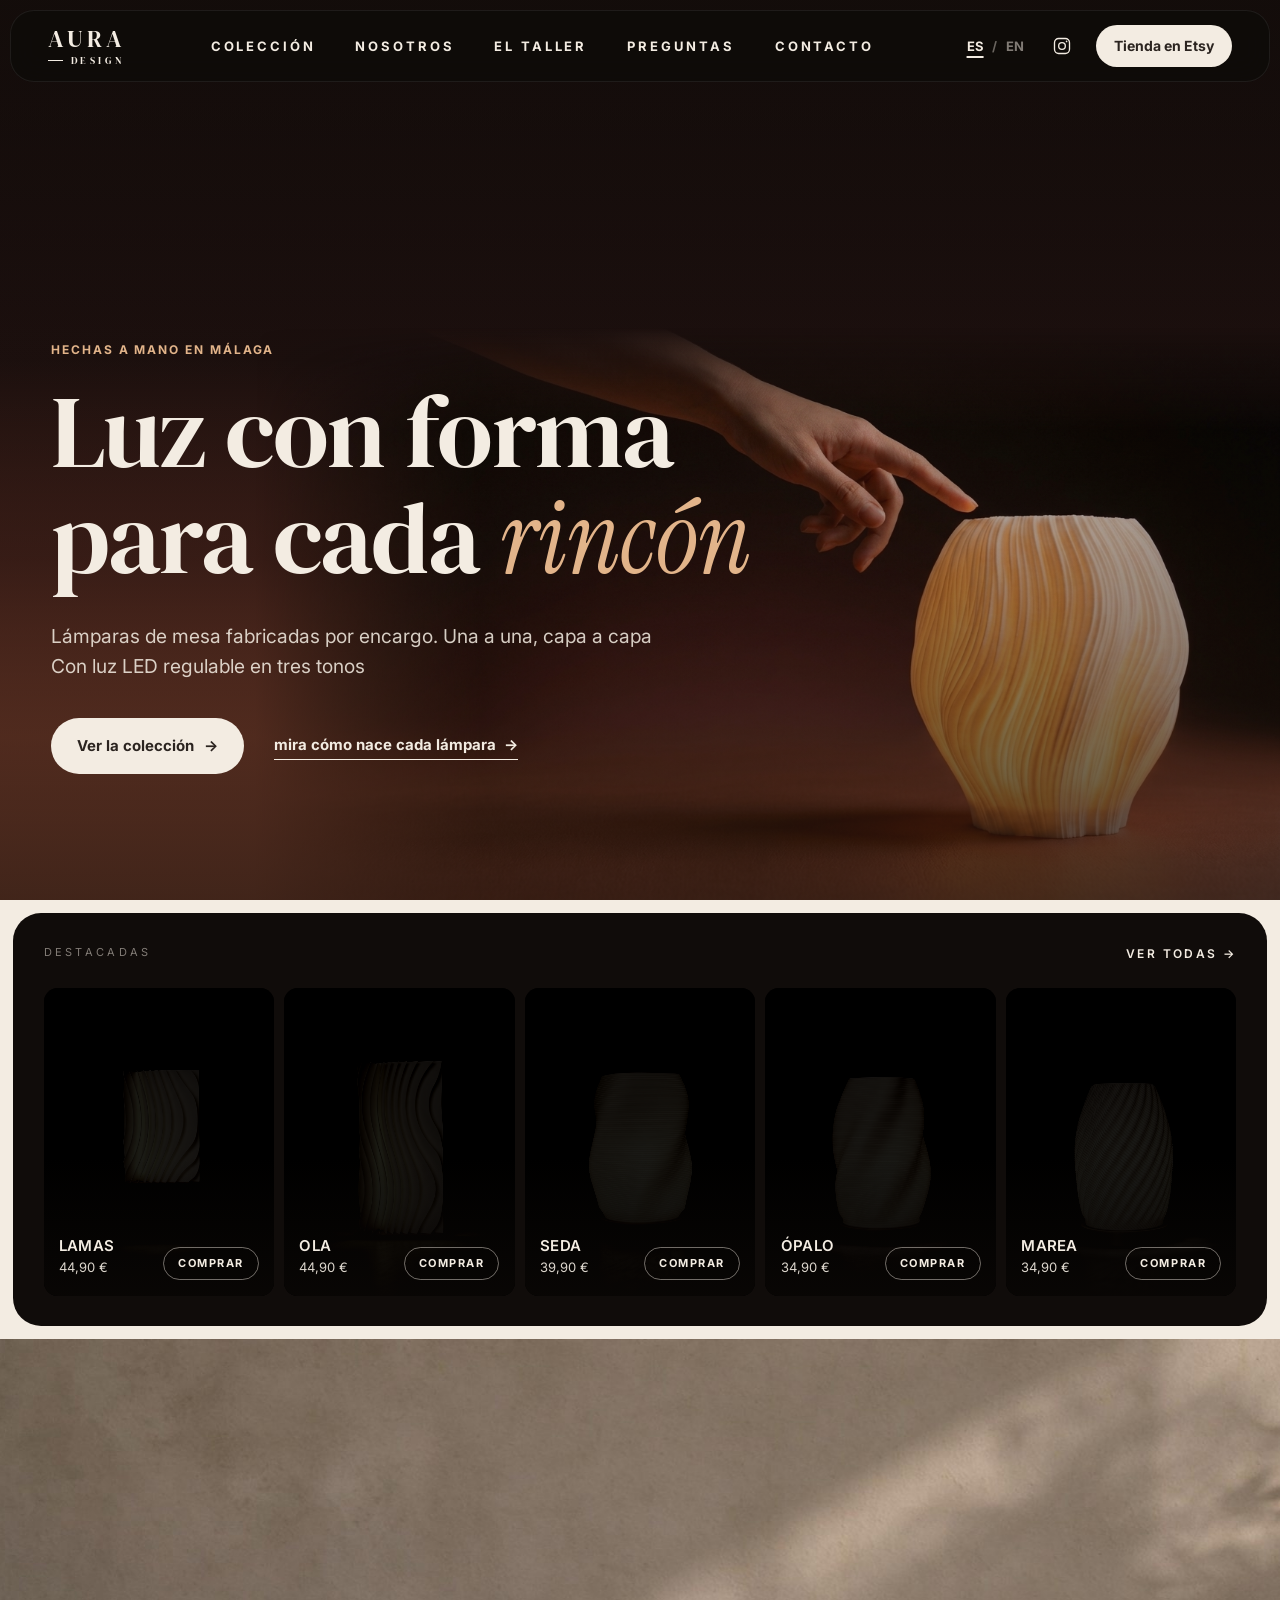
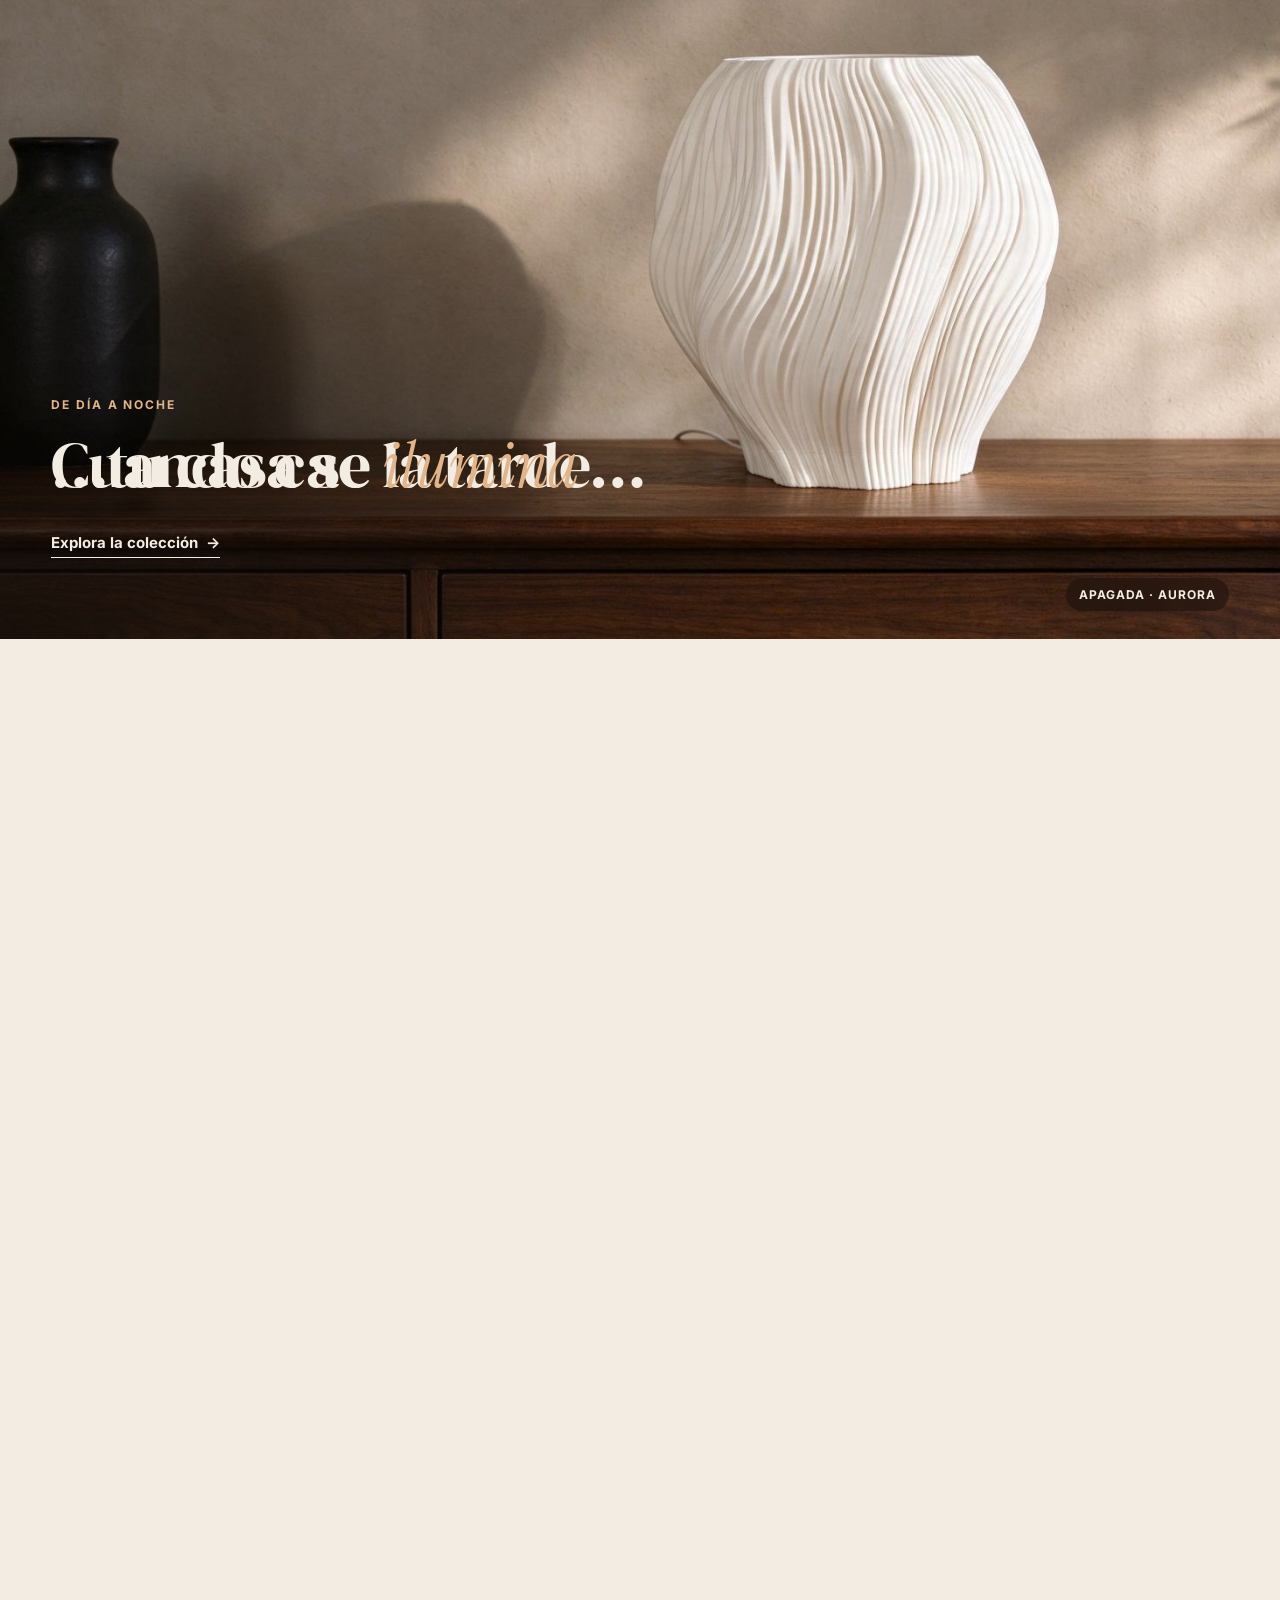
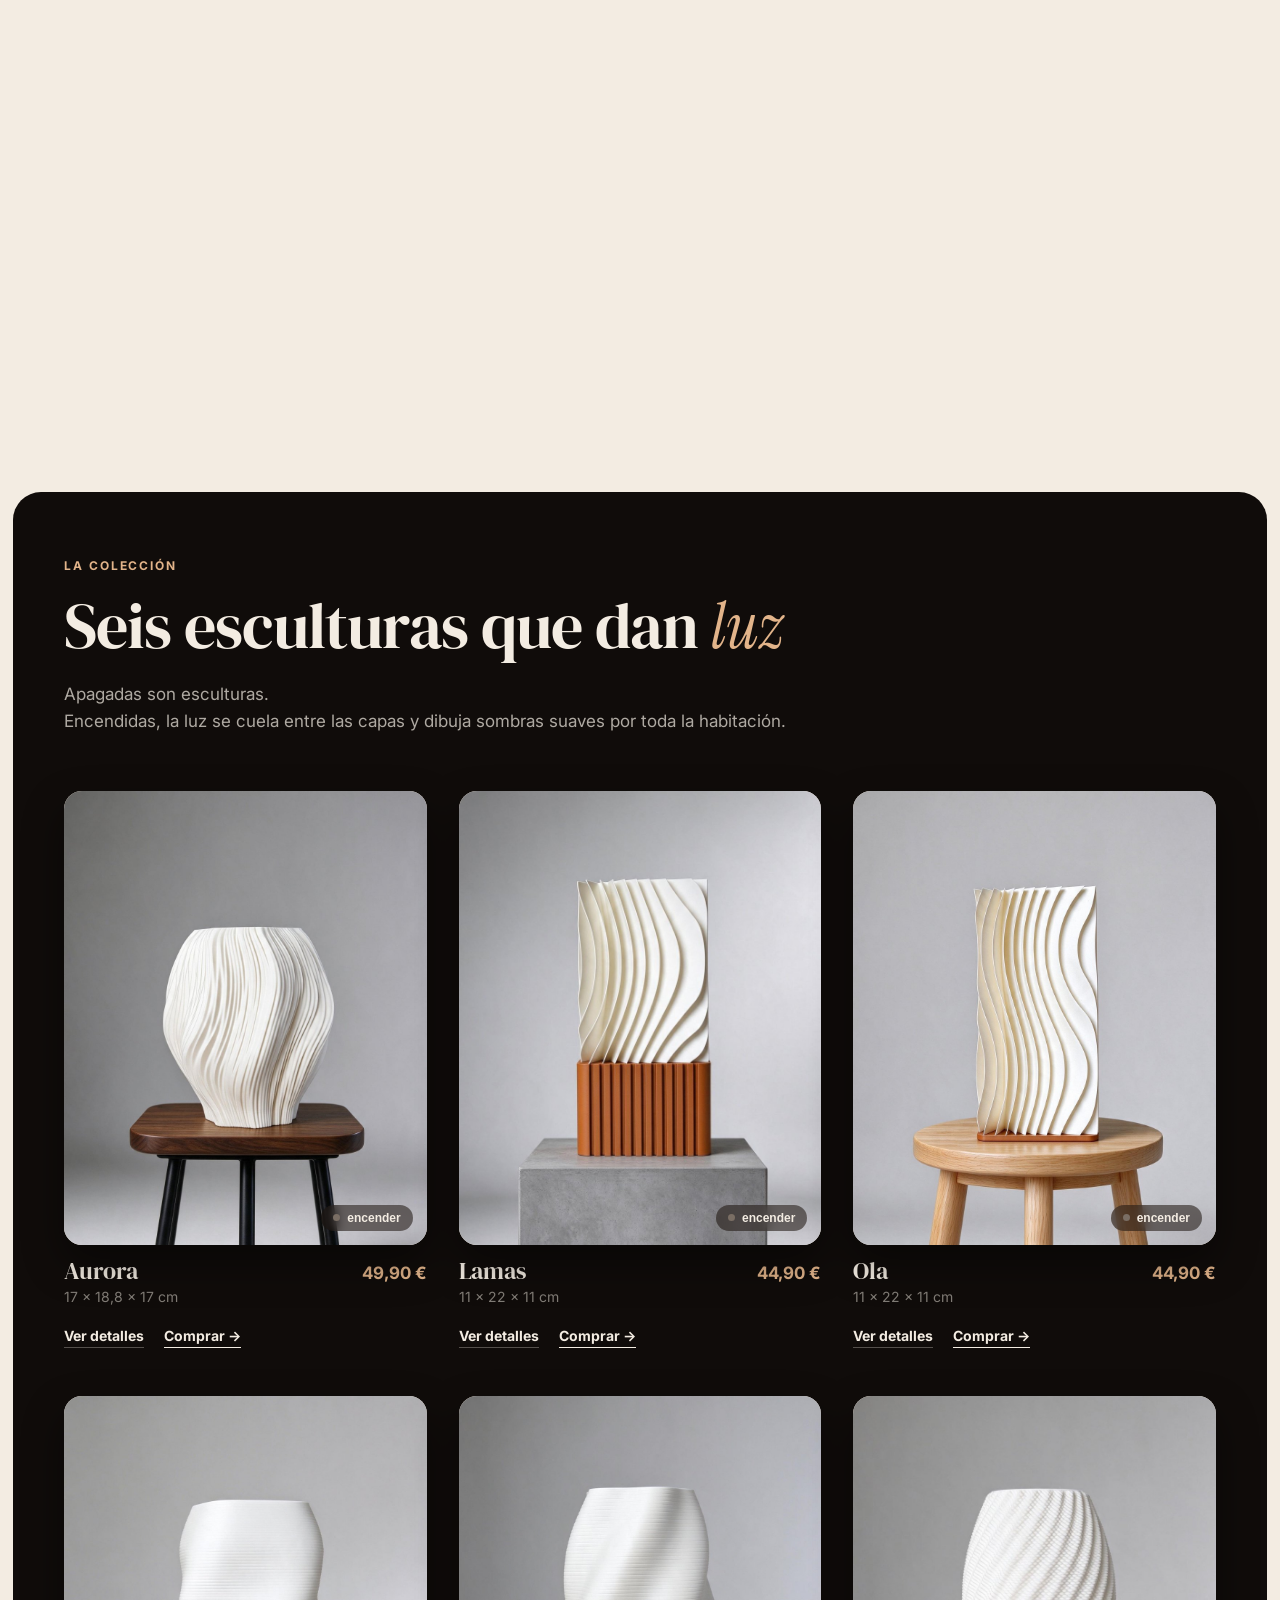
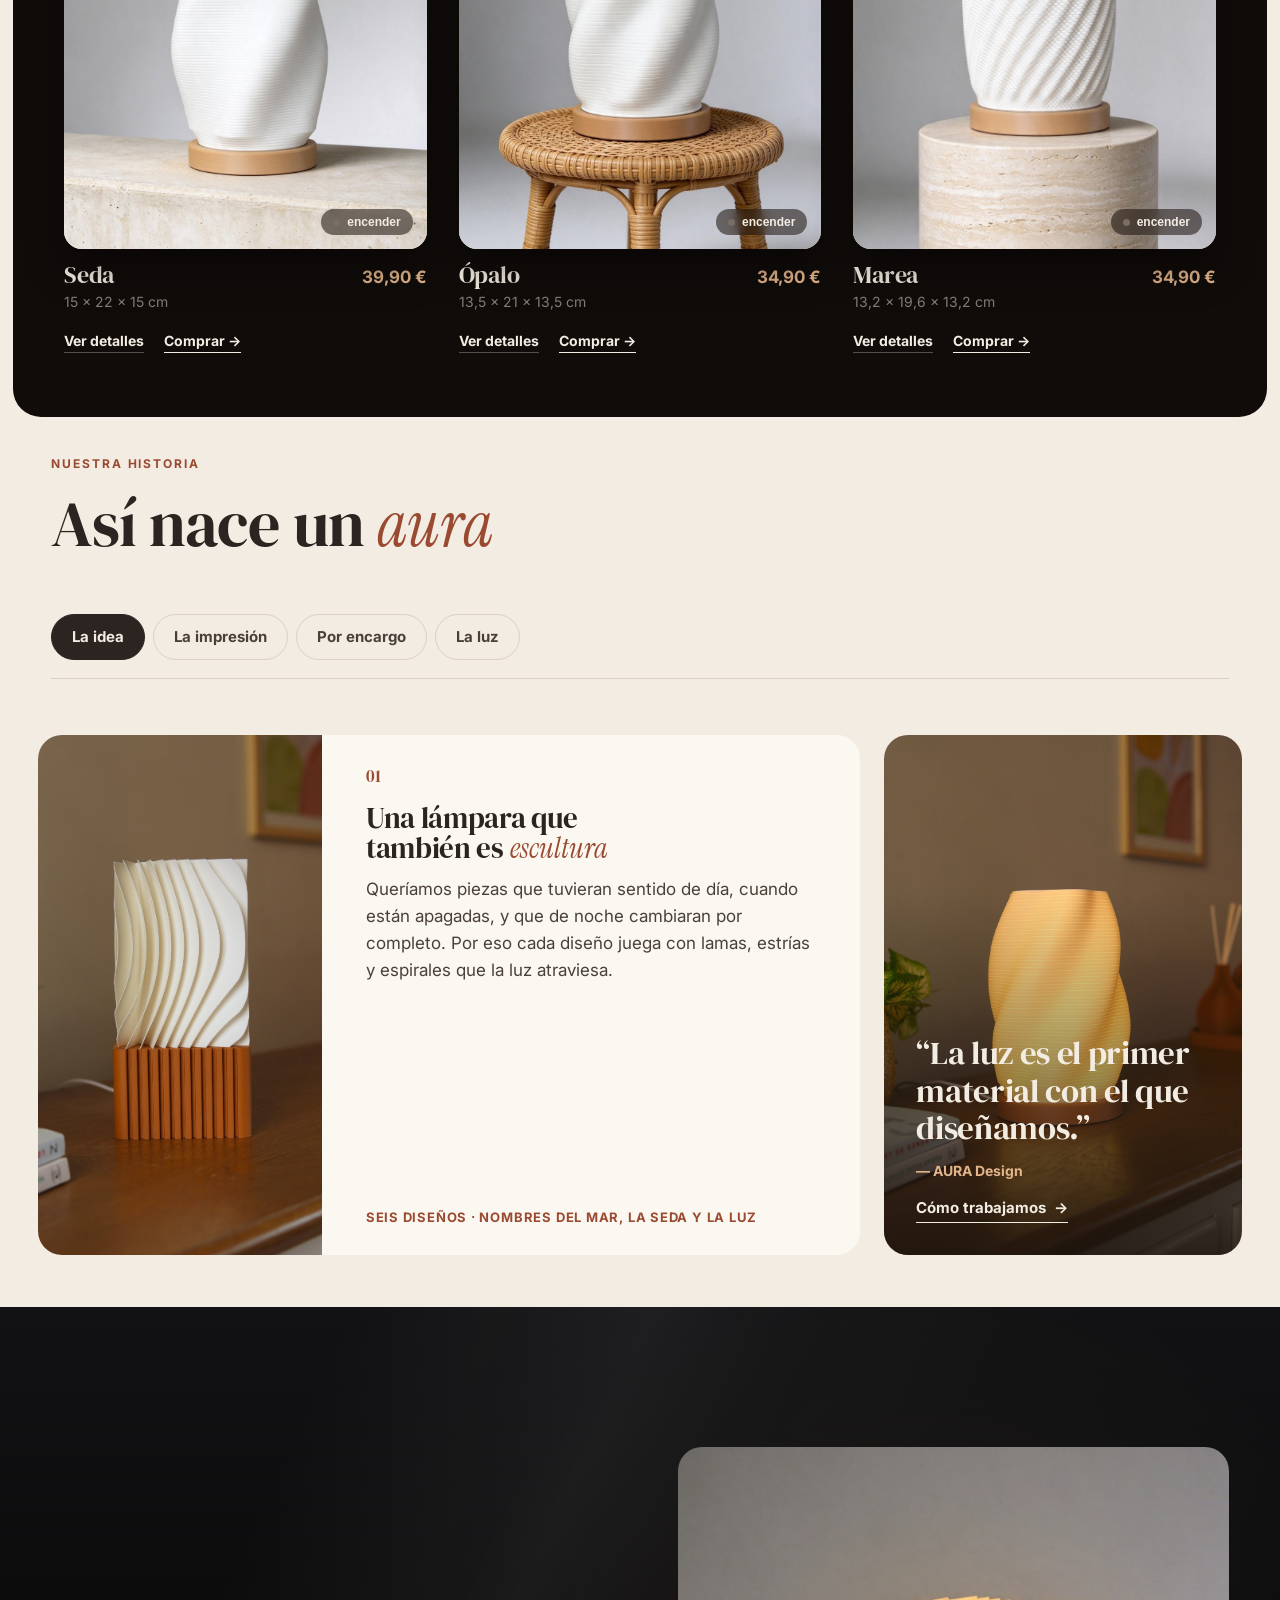
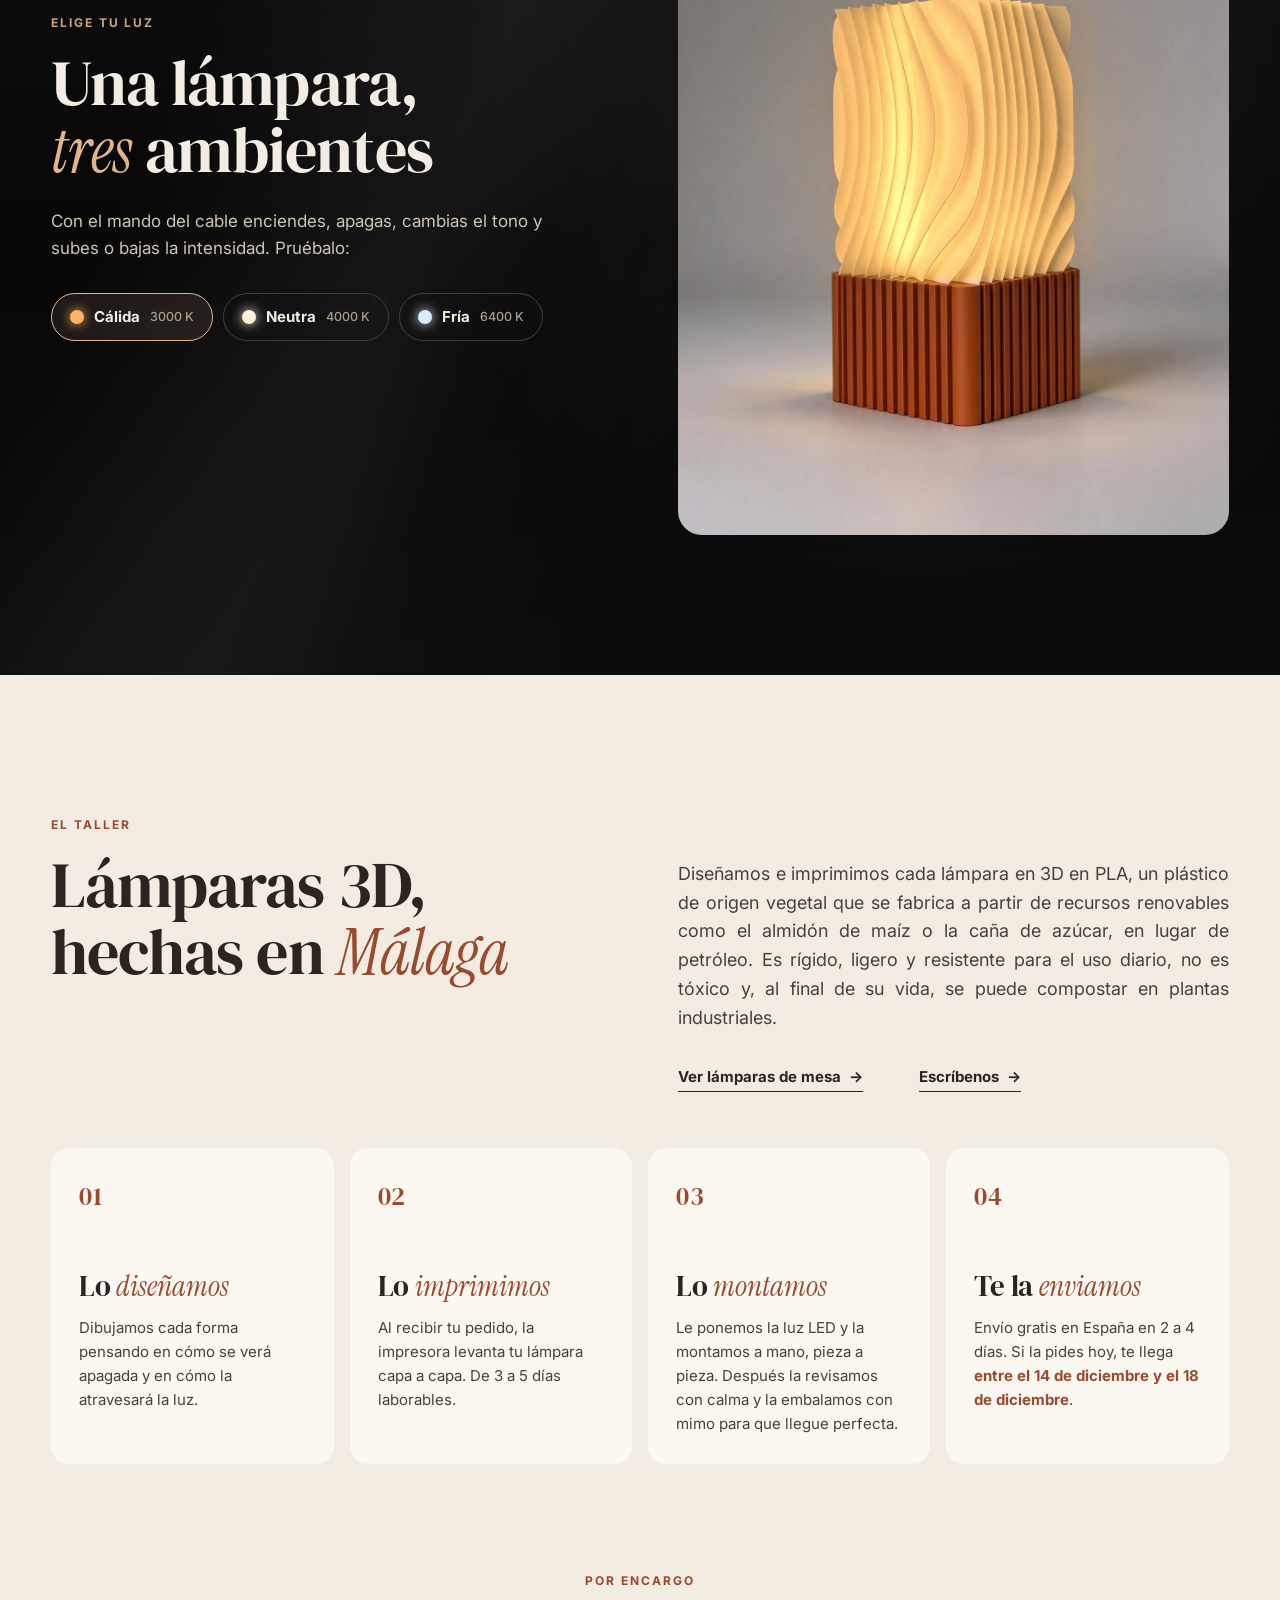
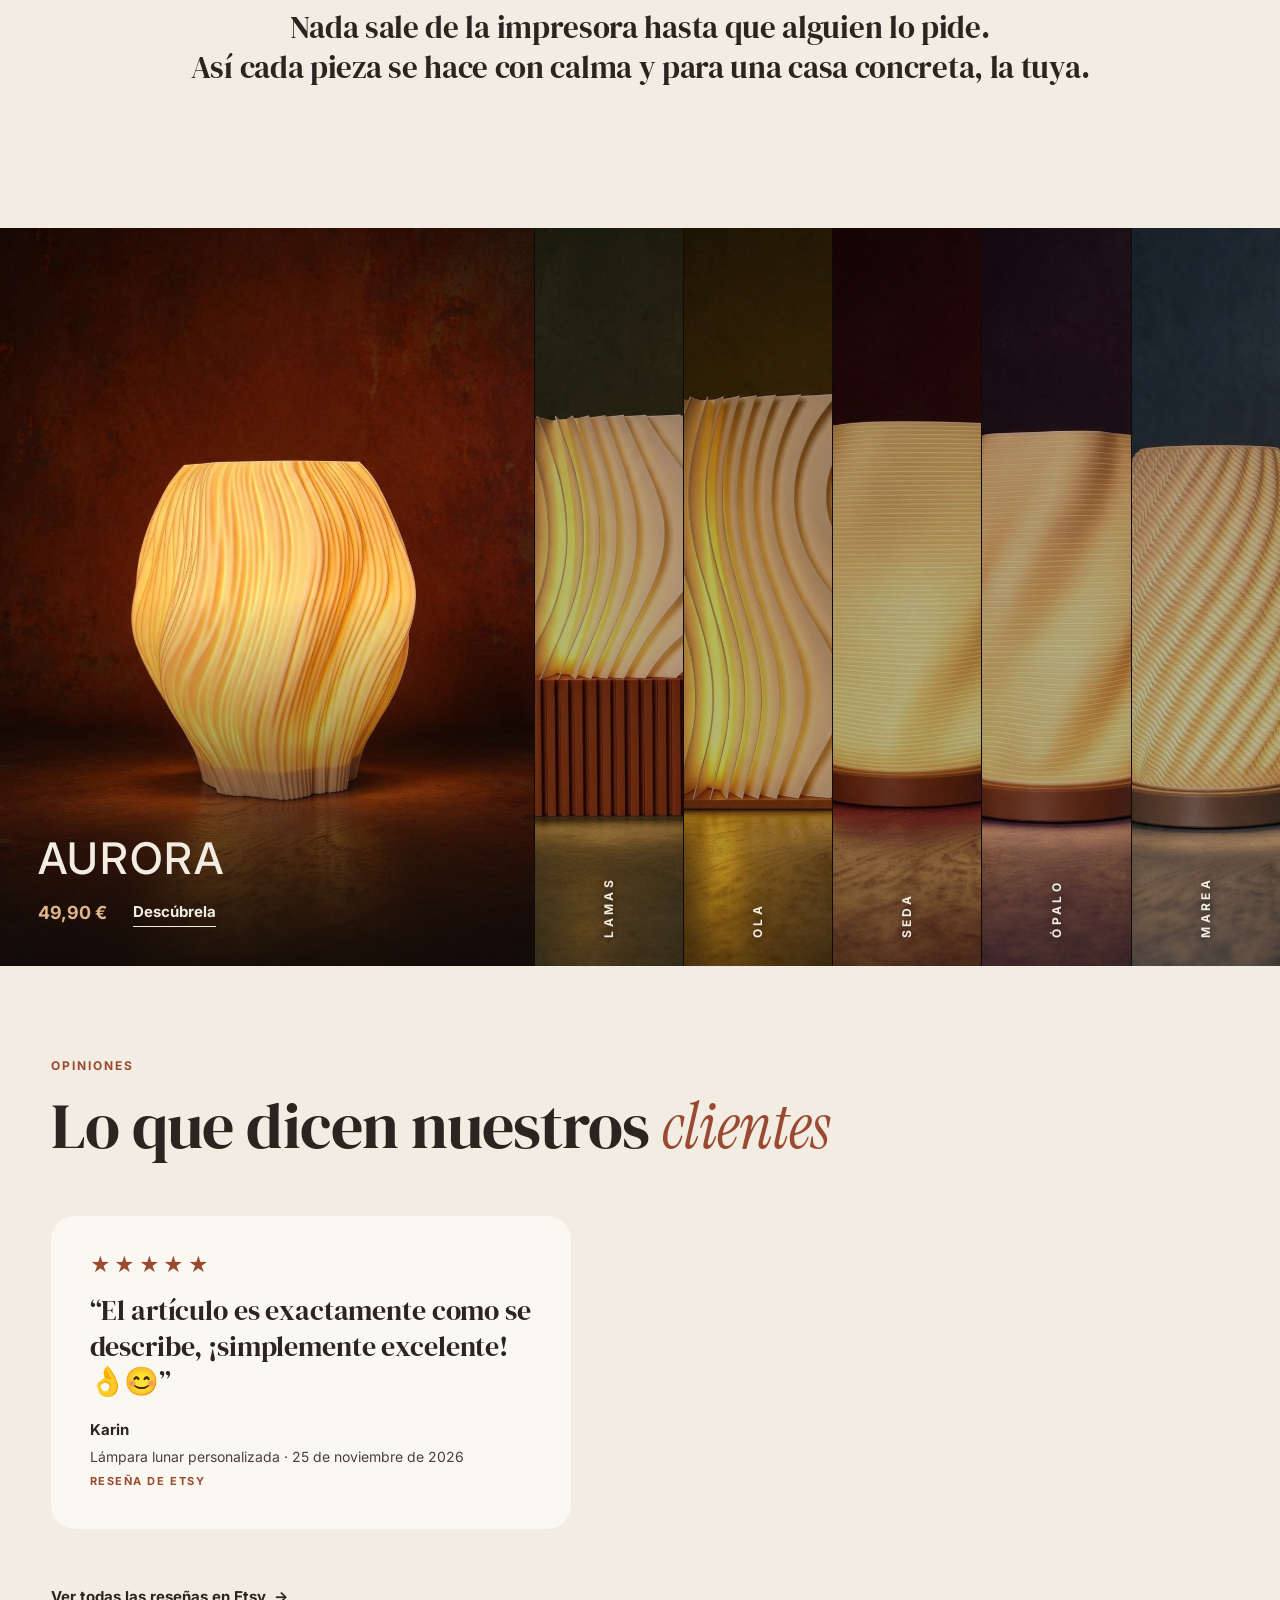
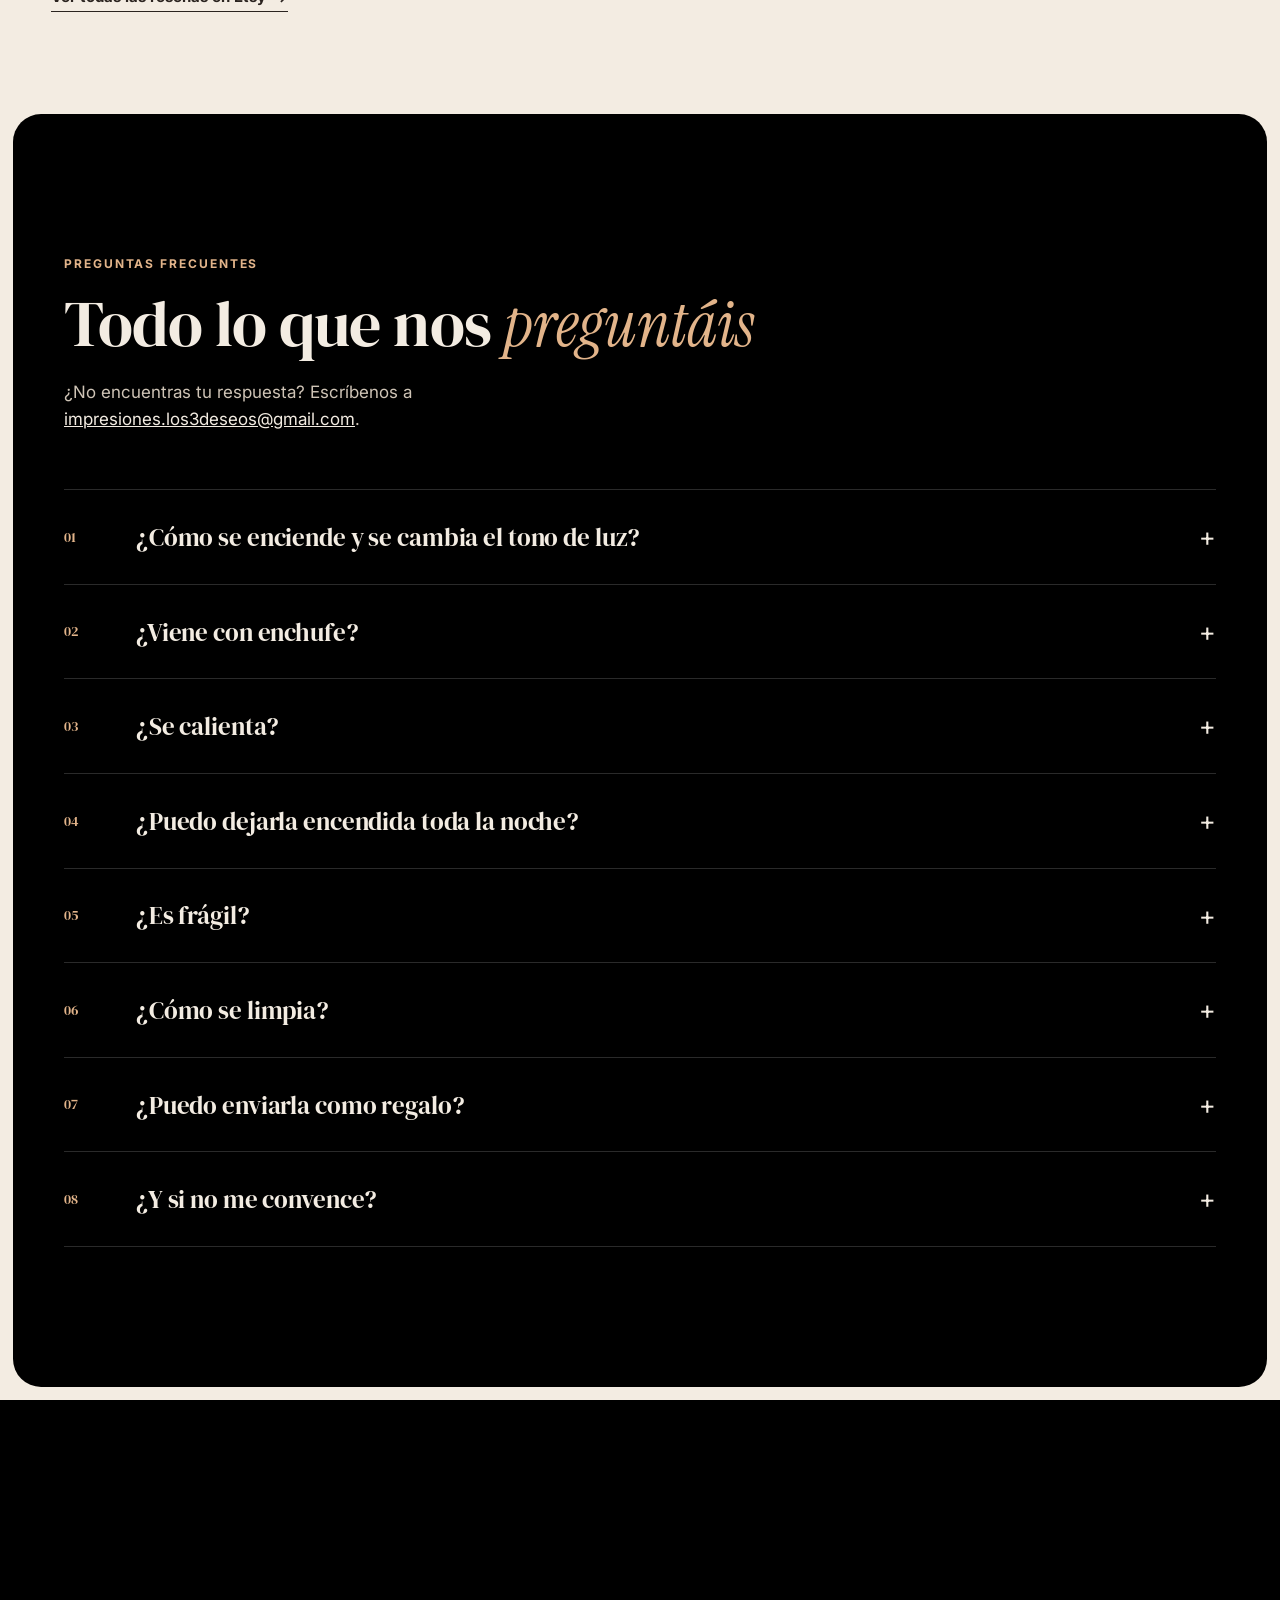
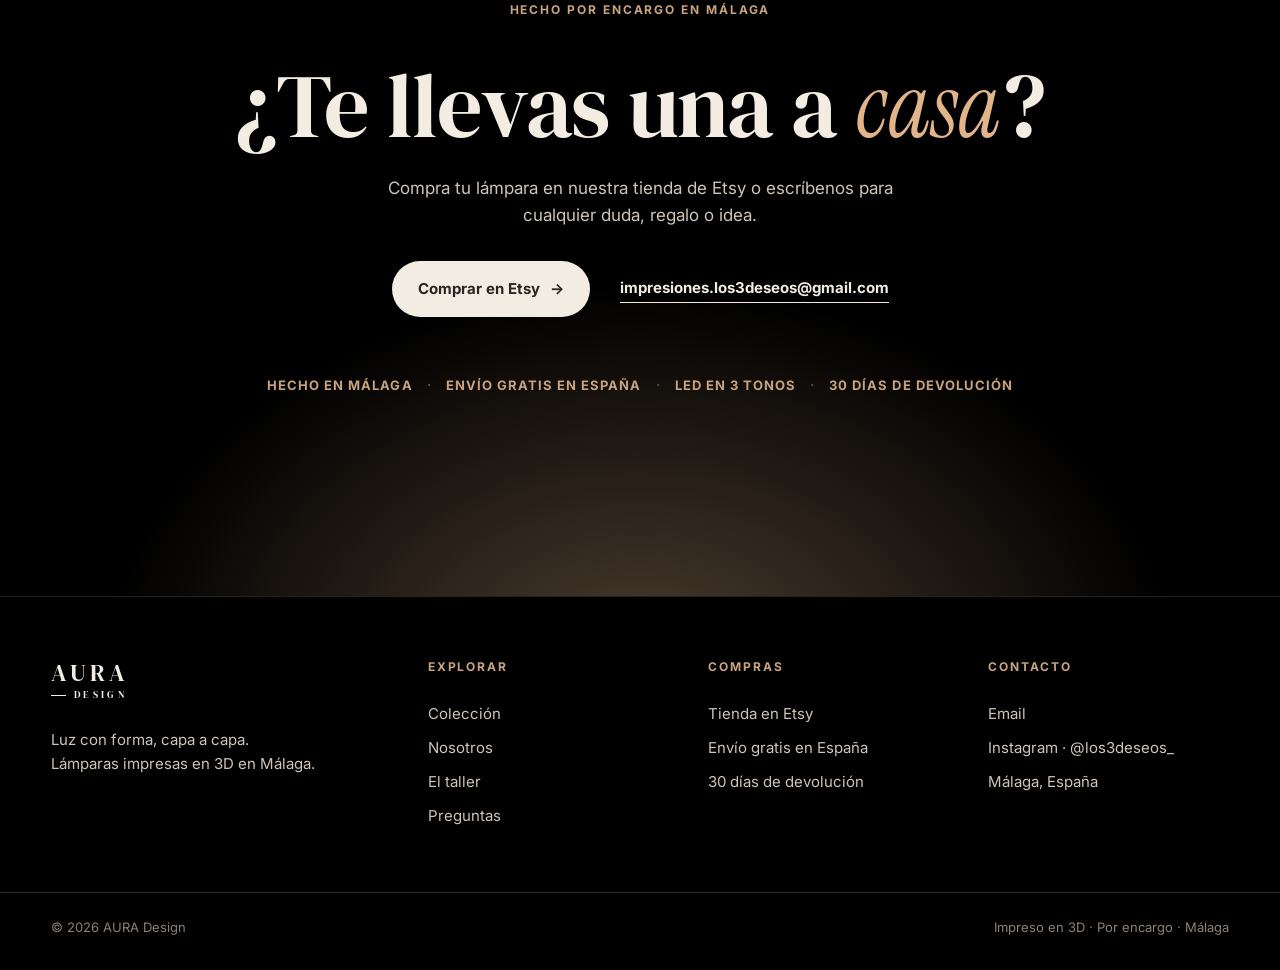
==== commit f8a6671b: "Reseñas, galería deslizable y retoques de la versión móvil - Nueva sección de opiniones ("Lo que dic" ====
--- a/index.html
+++ b/index.html
@@ -13,6 +13,11 @@
   <link rel="preconnect" href="https://fonts.gstatic.com" crossorigin />
   <link href="https://fonts.googleapis.com/css2?family=Inter:wght@400;500;600;700&family=DM+Serif+Display&family=Instrument+Serif:ital@1&display=swap" rel="stylesheet" />
   <link rel="stylesheet" href="css/styles.css" />
+  <script>
+    // Móviles: se abre la versión de móvil (movil.html). Con ?ordenador se ve la de ordenador.
+    if (matchMedia("(max-width: 760px)").matches && !/[?&]ordenador/.test(location.search))
+      location.replace("movil.html" + location.search + location.hash);
+  </script>
 </head>
 <body>
 
@@ -229,6 +234,18 @@
     <!-- Abanico de las seis lámparas -->
     <section class="abanico" id="destacadas" aria-label="Las seis lámparas"></section>
 
+    <!-- Opiniones de clientes (se rellenan desde la lista RESENAS de js/main.js) -->
+    <section class="ancho seccion opiniones" id="opiniones">
+      <div class="seccion-titulo aparece">
+        <div>
+          <p class="antetitulo">Opiniones</p>
+          <h2>Lo que dicen nuestros <em>clientes</em></h2>
+        </div>
+      </div>
+      <div class="opiniones-lista" id="opiniones-lista"></div>
+      <a class="enlace-flecha aparece" href="https://www.etsy.com/shop/Los3Deseos#reviews" target="_blank" rel="noopener">Ver todas las reseñas en Etsy <span aria-hidden="true">→</span></a>
+    </section>
+
     <!-- Preguntas (desde aquí hasta el final, fondo oscuro) -->
     <div class="preguntas-fondo">
     <section class="ancho seccion preguntas" id="preguntas">
@@ -296,7 +313,11 @@
   <dialog class="ficha" id="ficha" aria-labelledby="ficha-nombre">
     <button class="ficha-cerrar" id="ficha-cerrar" aria-label="Cerrar">×</button>
     <div class="ficha-galeria">
-      <img id="ficha-foto" src="" alt="" />
+      <div class="ficha-visor" id="ficha-visor">
+        <img id="ficha-foto" src="" alt="" />
+        <button class="ficha-flecha anterior" id="ficha-anterior" aria-label="Foto anterior"><svg viewBox="0 0 24 24" aria-hidden="true"><path d="M15 5l-7 7 7 7" /></svg></button>
+        <button class="ficha-flecha siguiente" id="ficha-siguiente" aria-label="Foto siguiente"><svg viewBox="0 0 24 24" aria-hidden="true"><path d="M9 5l7 7-7 7" /></svg></button>
+      </div>
       <div class="ficha-miniaturas" id="ficha-miniaturas"></div>
     </div>
     <div class="ficha-datos">
--- a/css/styles.css
+++ b/css/styles.css
@@ -503,6 +503,17 @@
 .acordeon details[open] summary::after { transform: rotate(45deg); }
 .acordeon .respuesta { padding: 0 42px 28px 72px; color: var(--apagado); max-width: 52em; }
 
+/* Opiniones de clientes */
+#opiniones { padding-block: clamp(56px, 7vw, 96px); }
+.opiniones-lista { display: grid; grid-template-columns: repeat(auto-fill, minmax(min(100%, 340px), 520px)); gap: 20px; }
+.opinion { margin: 0; background: var(--papel); border-radius: 24px; padding: clamp(26px, 3vw, 40px); display: flex; flex-direction: column; gap: 18px; }
+.opinion-estrellas { color: var(--terracota); font-size: 20px; letter-spacing: .18em; line-height: 1; }
+.opinion blockquote { margin: 0; font-family: var(--display); font-size: clamp(22px, 2.2vw, 28px); line-height: 1.28; letter-spacing: -.005em; color: var(--oscuro); }
+.opinion figcaption { display: flex; flex-direction: column; gap: 4px; font-size: 14px; color: var(--apagado); }
+.opinion figcaption strong { color: var(--oscuro); font-size: 15px; }
+.opinion-origen { font-size: 11px; font-weight: 700; letter-spacing: .14em; text-transform: uppercase; color: var(--terracota); }
+#opiniones > .enlace-flecha { align-self: flex-start; }
+
 /* Preguntas sobre fondo oscuro, igual que el cierre y el pie */
 .preguntas-fondo {
   background: #000; color: var(--crema);
@@ -548,9 +559,24 @@
 .ficha::backdrop { background: rgba(26,18,12,.6); backdrop-filter: blur(4px); }
 .ficha-cerrar { position: absolute; top: 14px; right: 14px; z-index: 3; width: 44px; height: 44px; border-radius: 50%; border: 0; background: var(--crema); font-size: 26px; line-height: 1; cursor: pointer; color: var(--oscuro); }
 .ficha-galeria { background: var(--crema-2); display: flex; flex-direction: column; min-width: 0; }
-.ficha-galeria > img { width: 100%; aspect-ratio: 4 / 5; max-height: calc(100dvh - 140px); object-fit: cover; }
+.ficha-visor > img { width: 100%; aspect-ratio: 4 / 5; max-height: calc(100dvh - 140px); object-fit: cover; }
 /* Imágenes cuadradas o apaisadas (como las infografías): se ven enteras, sin recortar */
-.ficha-galeria > img.entera { object-fit: contain; background: #1c1612; }
+.ficha-visor > img.entera { object-fit: contain; background: #1c1612; }
+/* Visor de la ficha: se desliza y tiene flechas grises a media altura */
+.ficha-visor { position: relative; touch-action: pan-y; user-select: none; -webkit-user-select: none; }
+.ficha-visor > img { display: block; }
+.ficha-flecha {
+  position: absolute; top: 50%; transform: translateY(-50%);
+  width: 40px; height: 40px; border-radius: 50%; border: 0; padding: 0; cursor: pointer;
+  display: grid; place-items: center;
+  background: rgba(60, 60, 60, .45); color: #fff;
+  -webkit-backdrop-filter: blur(4px); backdrop-filter: blur(4px);
+  transition: background .2s;
+}
+.ficha-flecha:hover { background: rgba(60, 60, 60, .7); }
+.ficha-flecha.anterior { left: 12px; }
+.ficha-flecha.siguiente { right: 12px; }
+.ficha-flecha svg { width: 20px; height: 20px; fill: none; stroke: currentColor; stroke-width: 2.2; stroke-linecap: round; stroke-linejoin: round; }
 .ficha-miniaturas { display: flex; gap: 8px; padding: 12px; overflow-x: auto; scrollbar-width: thin; }
 .ficha-miniaturas button { flex: 0 0 64px; height: 80px; padding: 0; border: 2px solid transparent; border-radius: 10px; overflow: hidden; cursor: pointer; background: none; opacity: .6; transition: opacity .2s, border-color .2s; }
 .ficha-miniaturas button[aria-current="true"] { border-color: var(--terracota); opacity: 1; }
@@ -608,7 +634,7 @@
   .taller { row-gap: 24px; }
   .taller-ante { margin-bottom: -6px; }
   .ficha[open] { grid-template-columns: minmax(0, 1fr); }
-  .ficha-galeria > img { max-height: 60dvh; }
+  .ficha-visor > img { max-height: 60dvh; }
 }
 @media (max-width: 560px) {
   .pasos, .pie-rejilla { grid-template-columns: 1fr; }
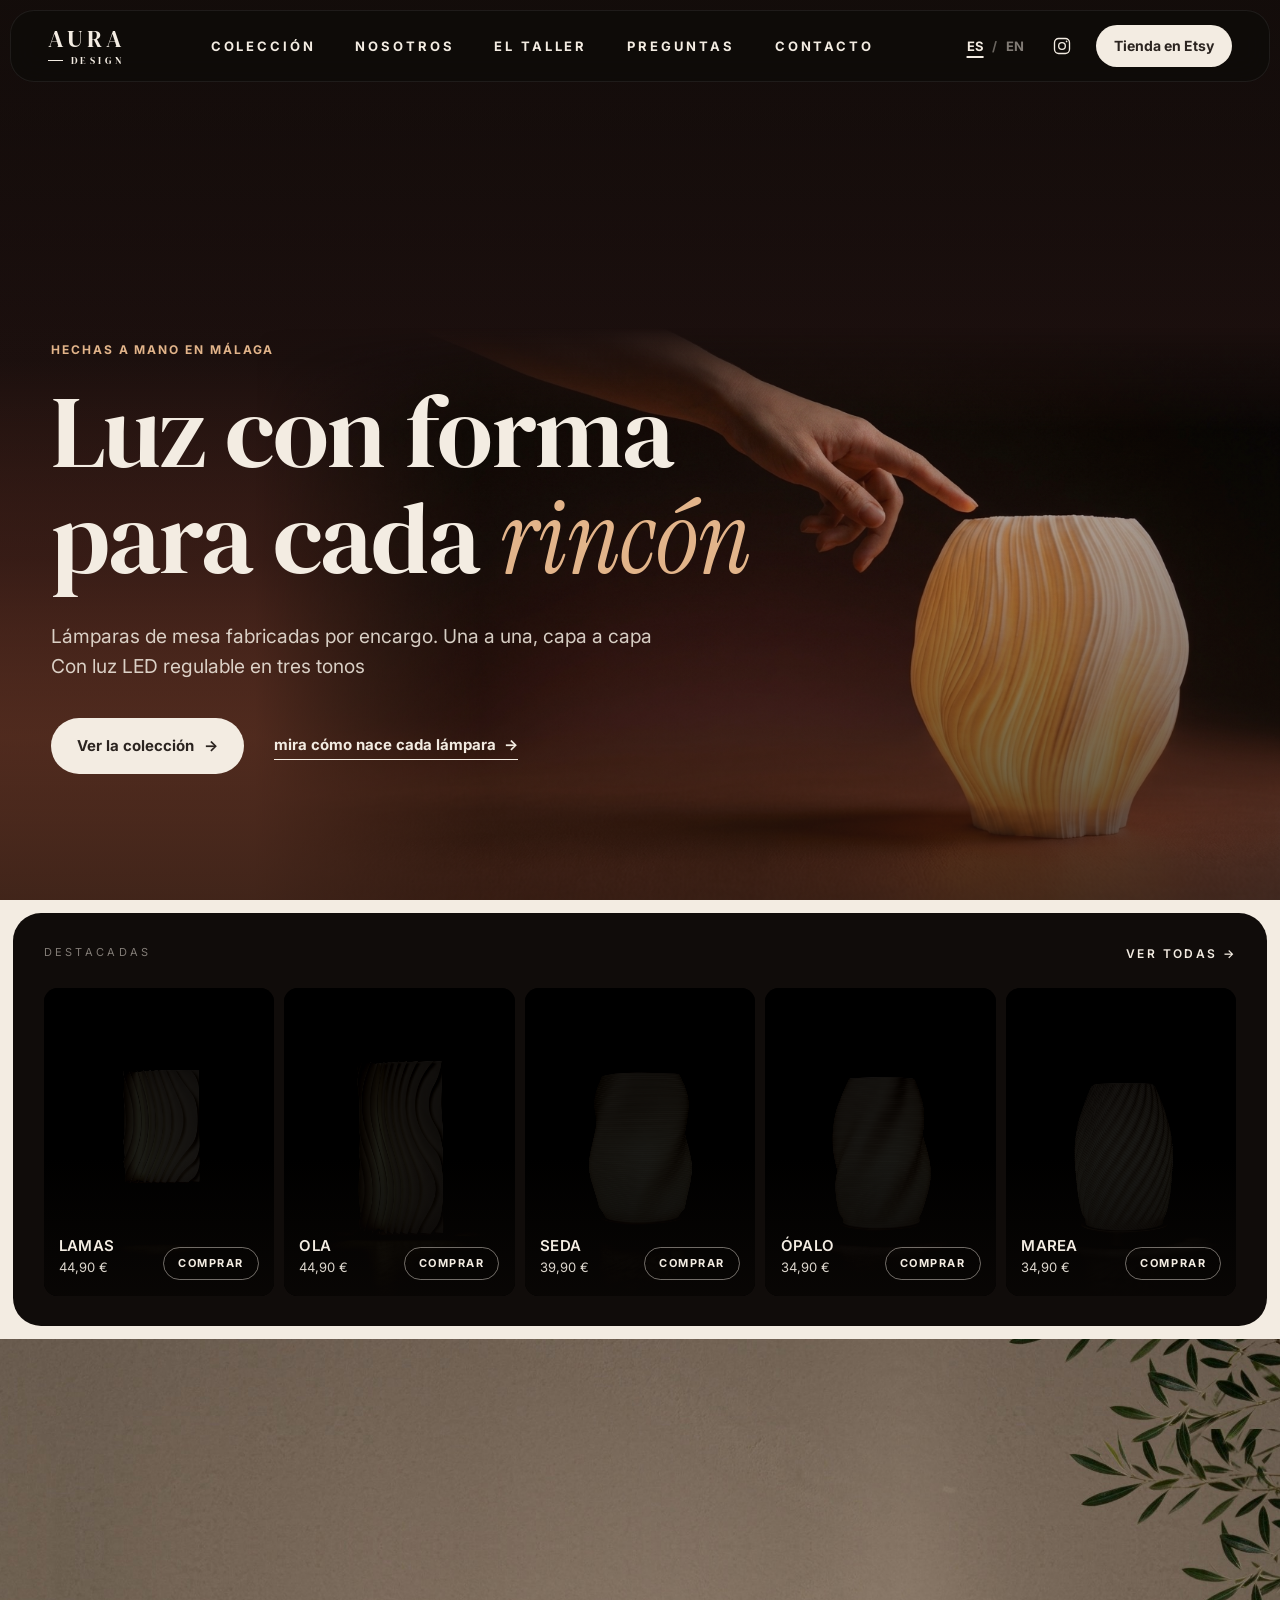
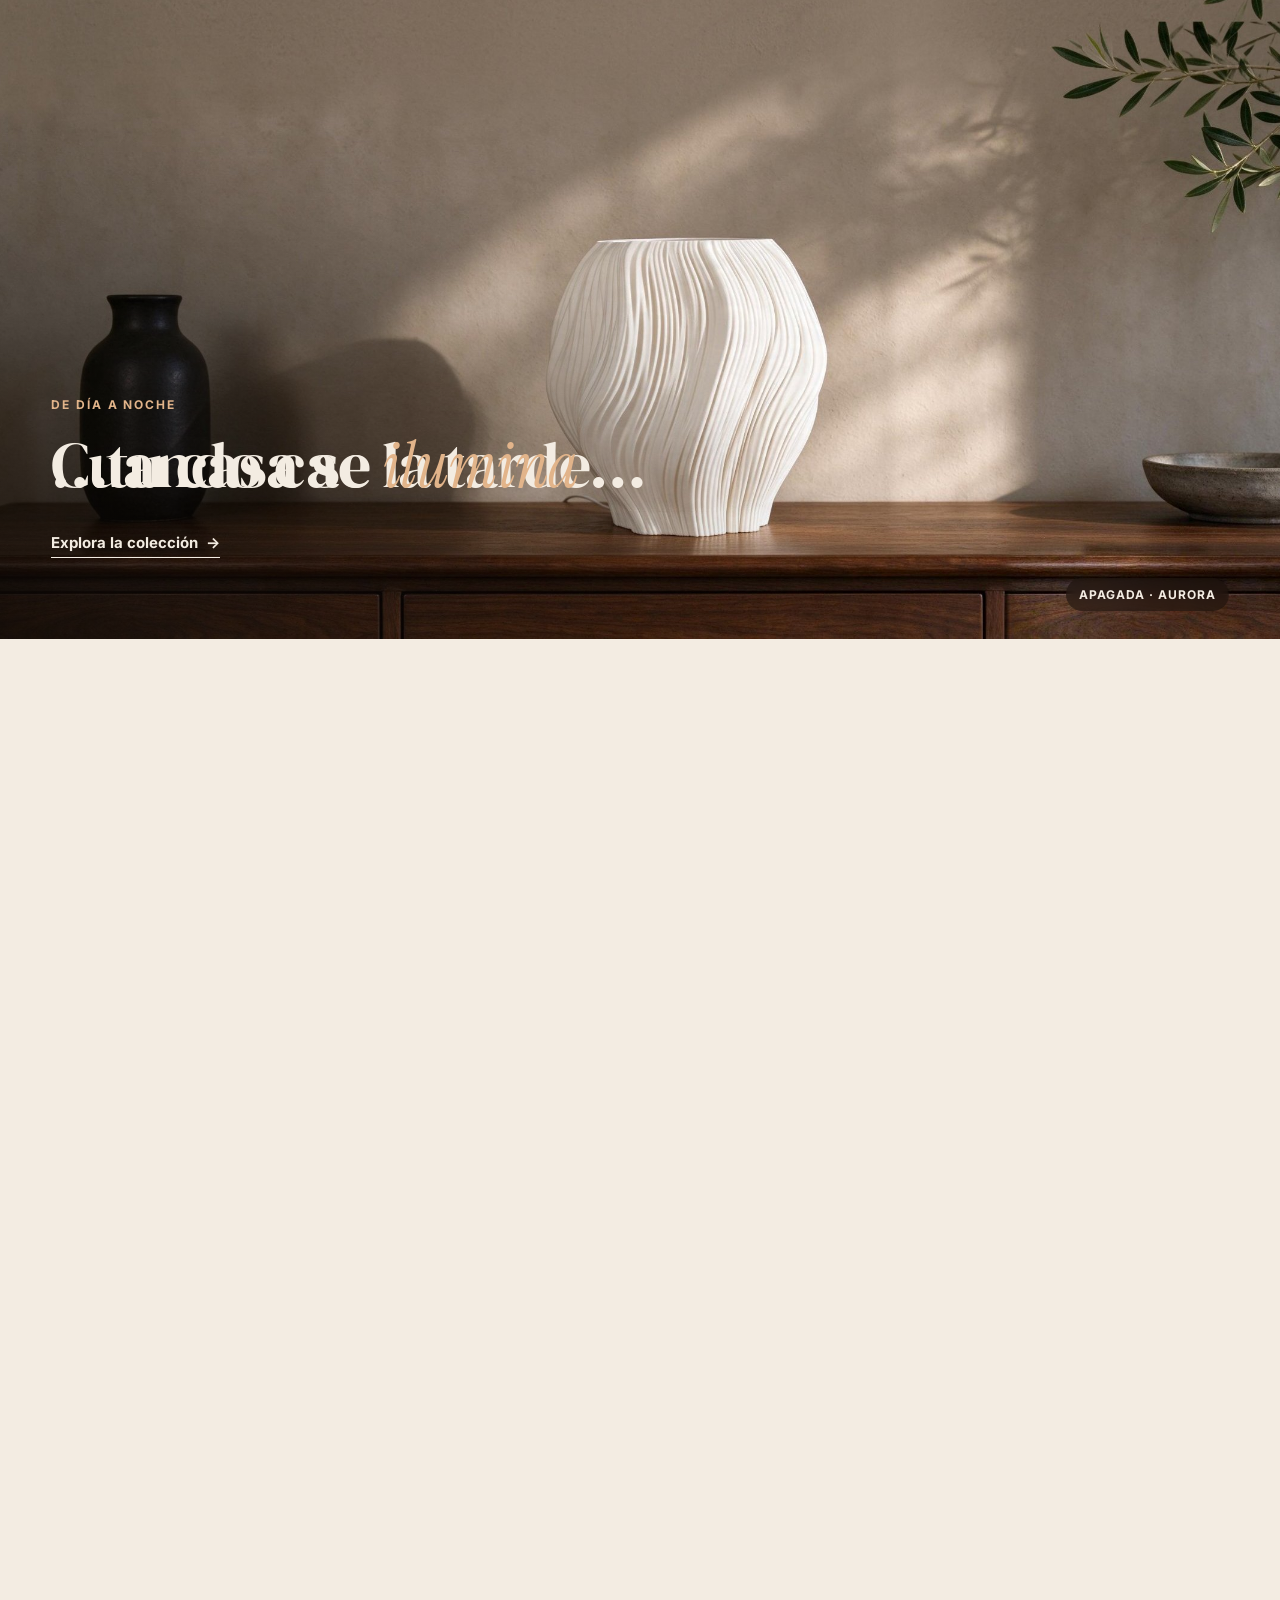
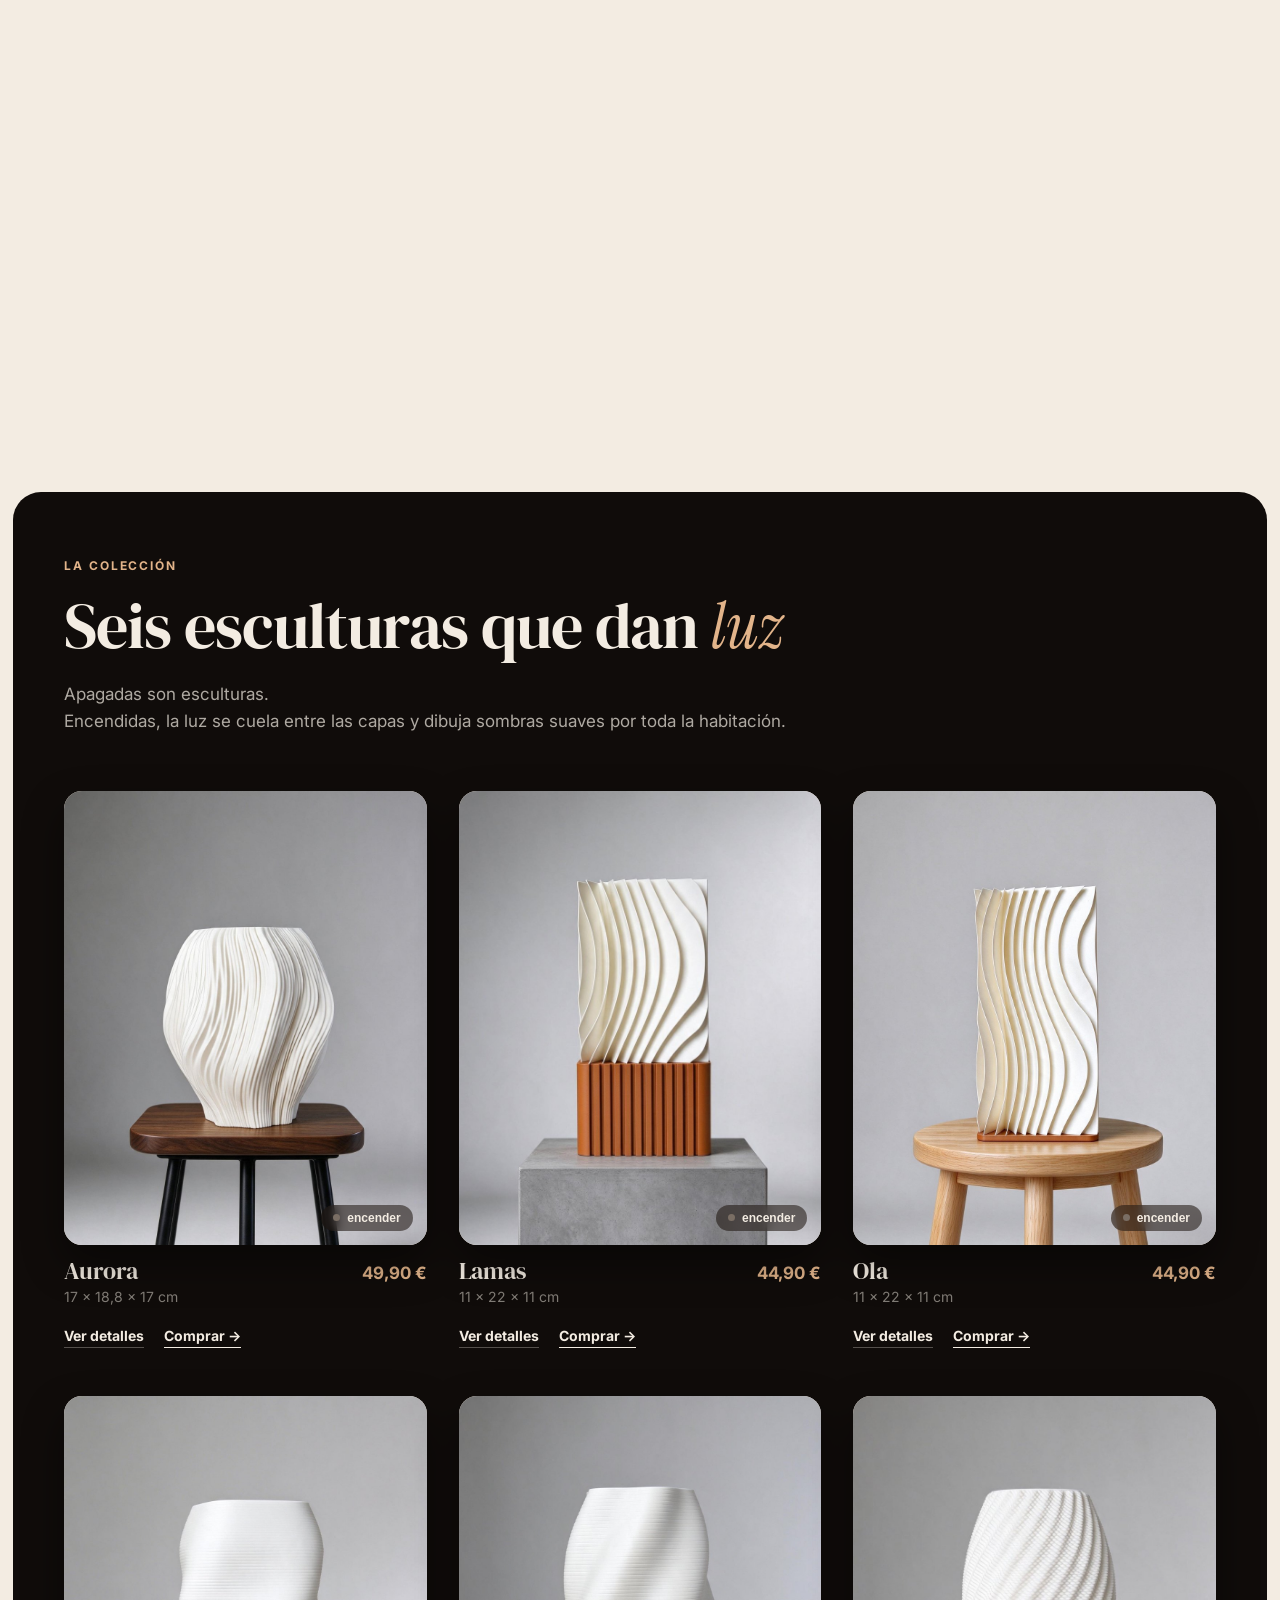
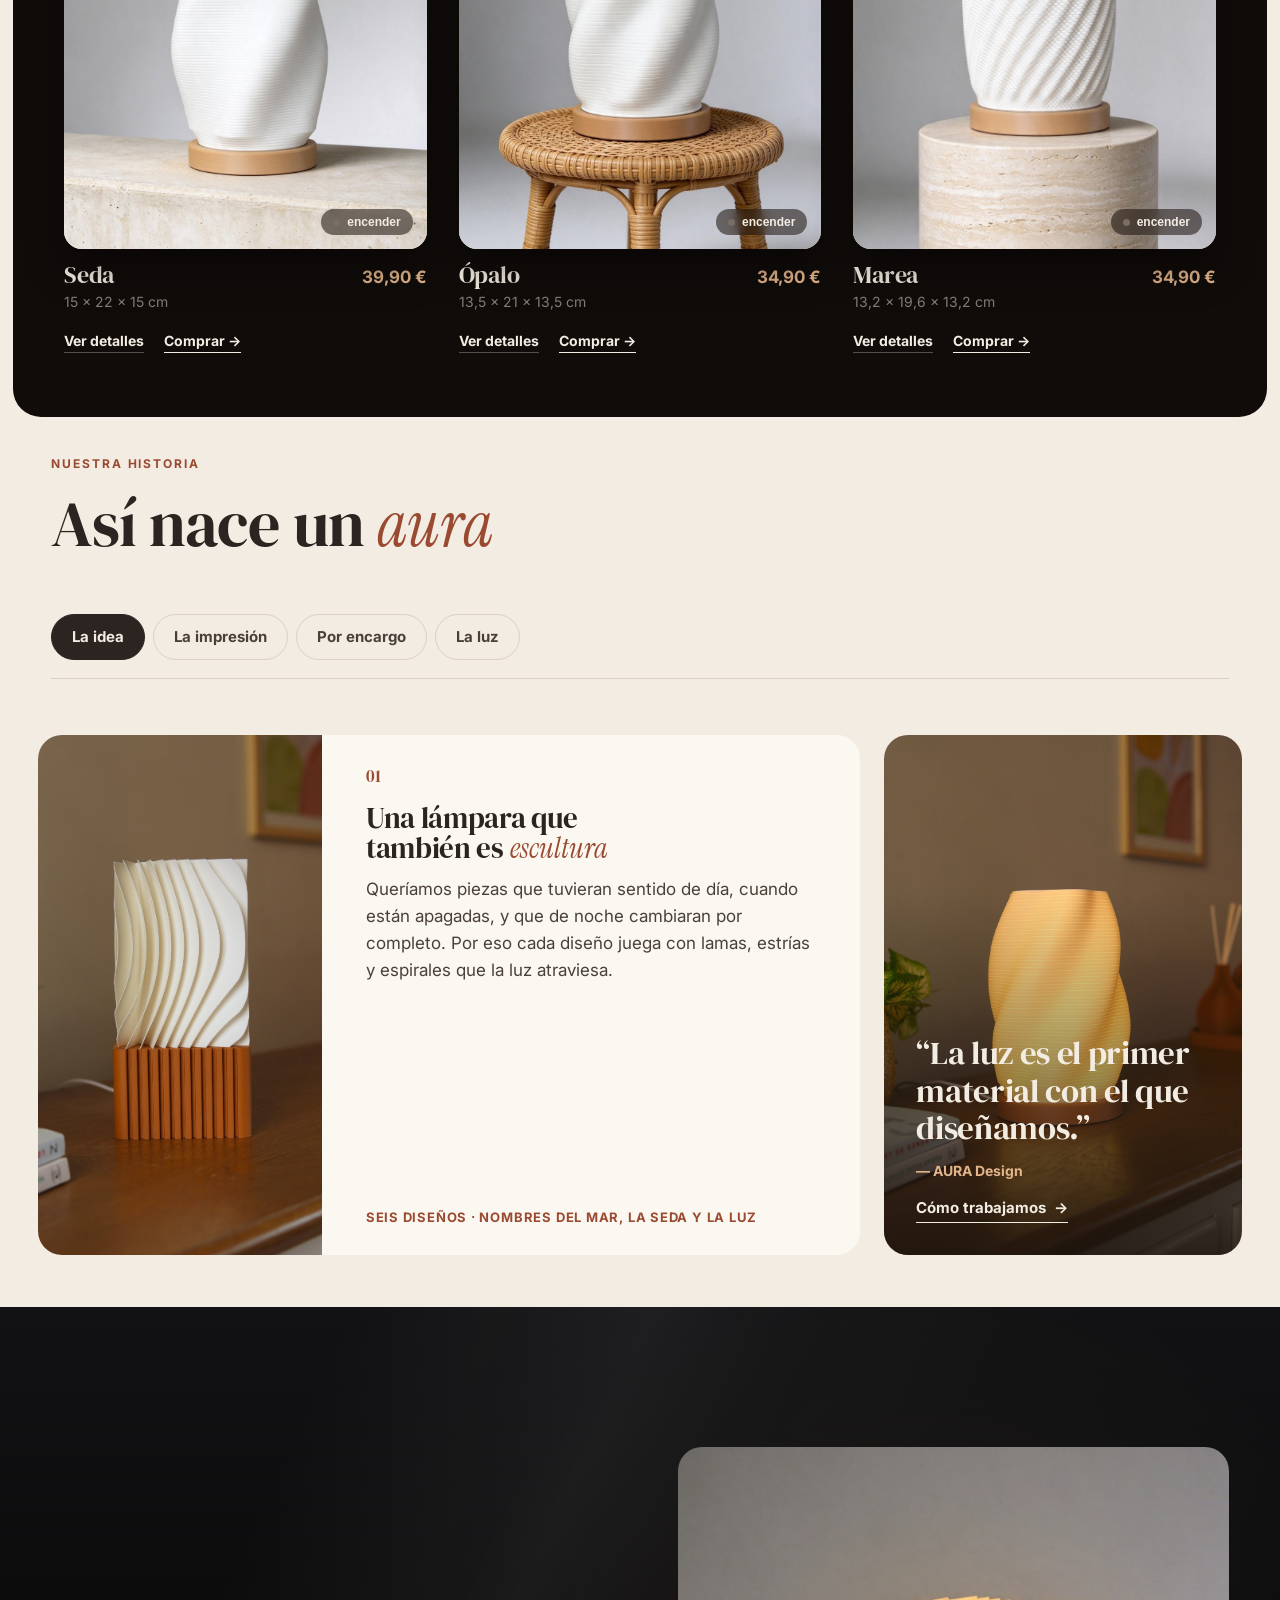
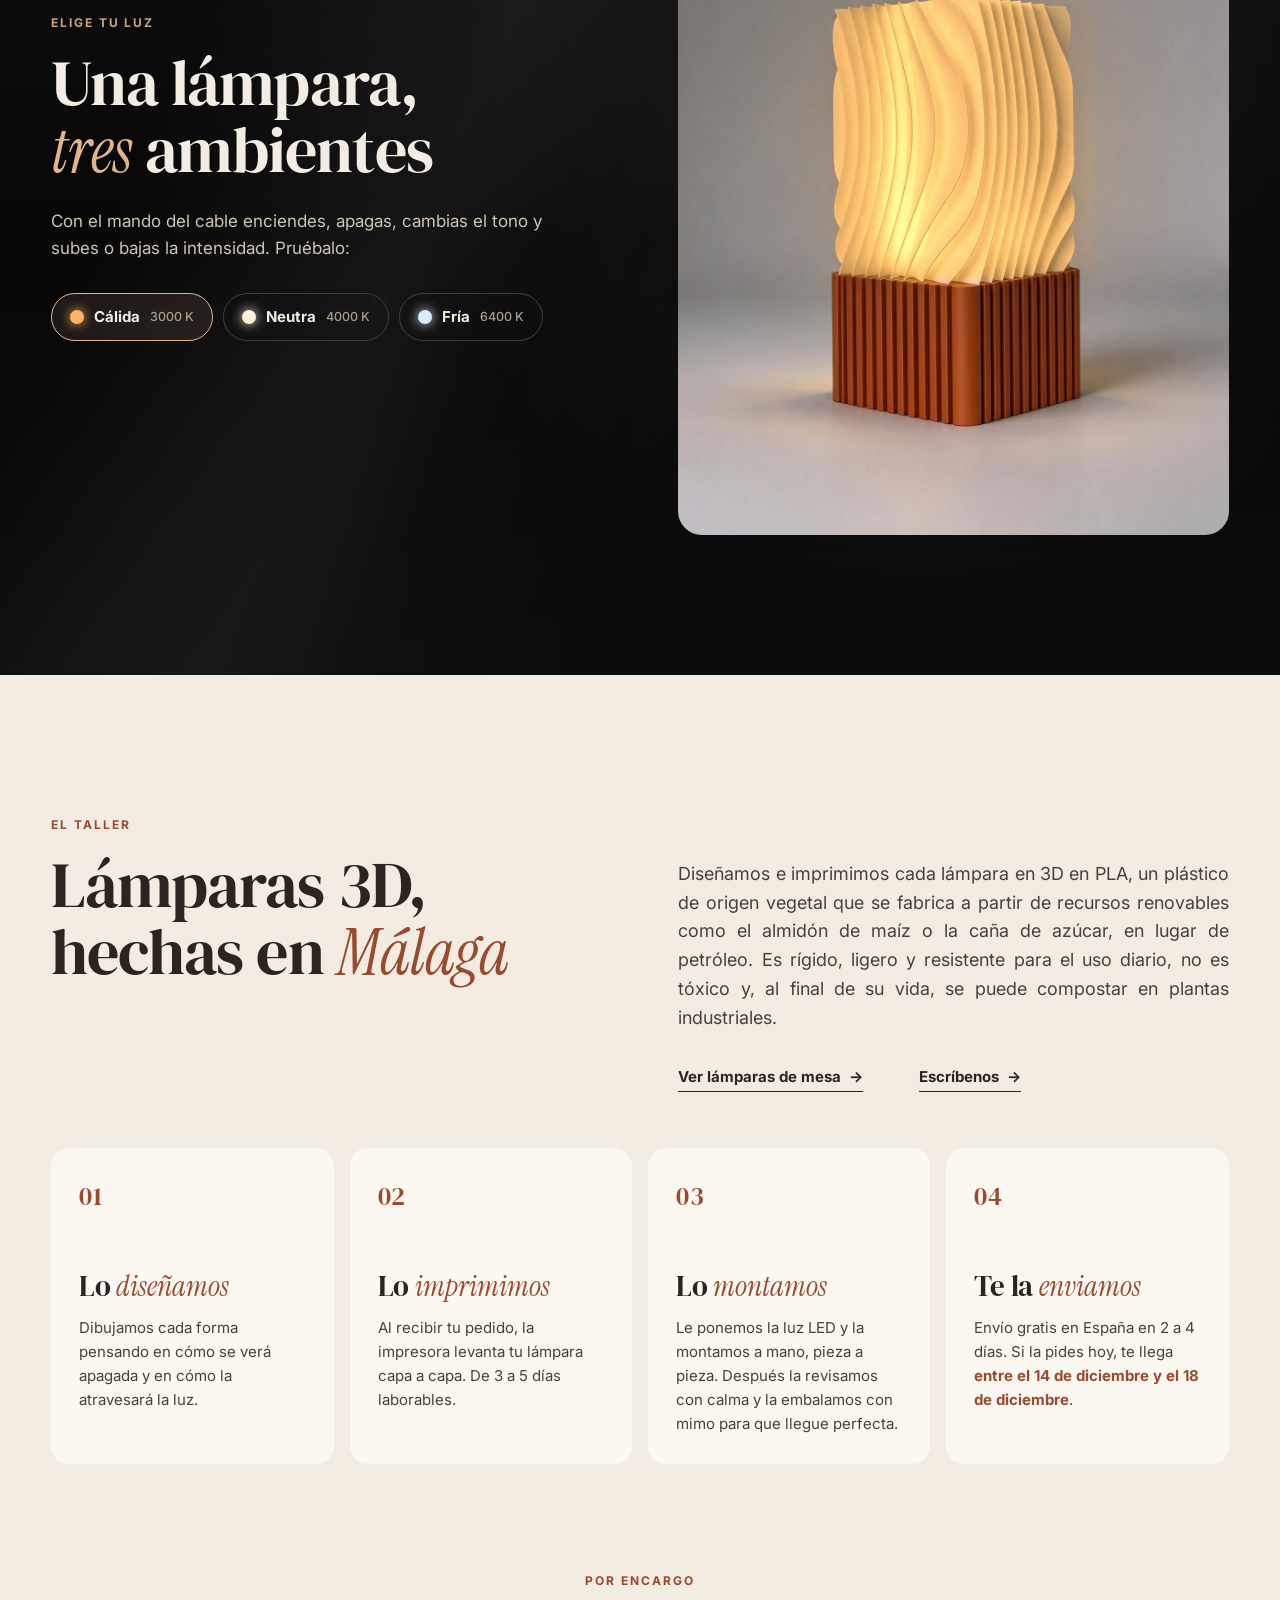
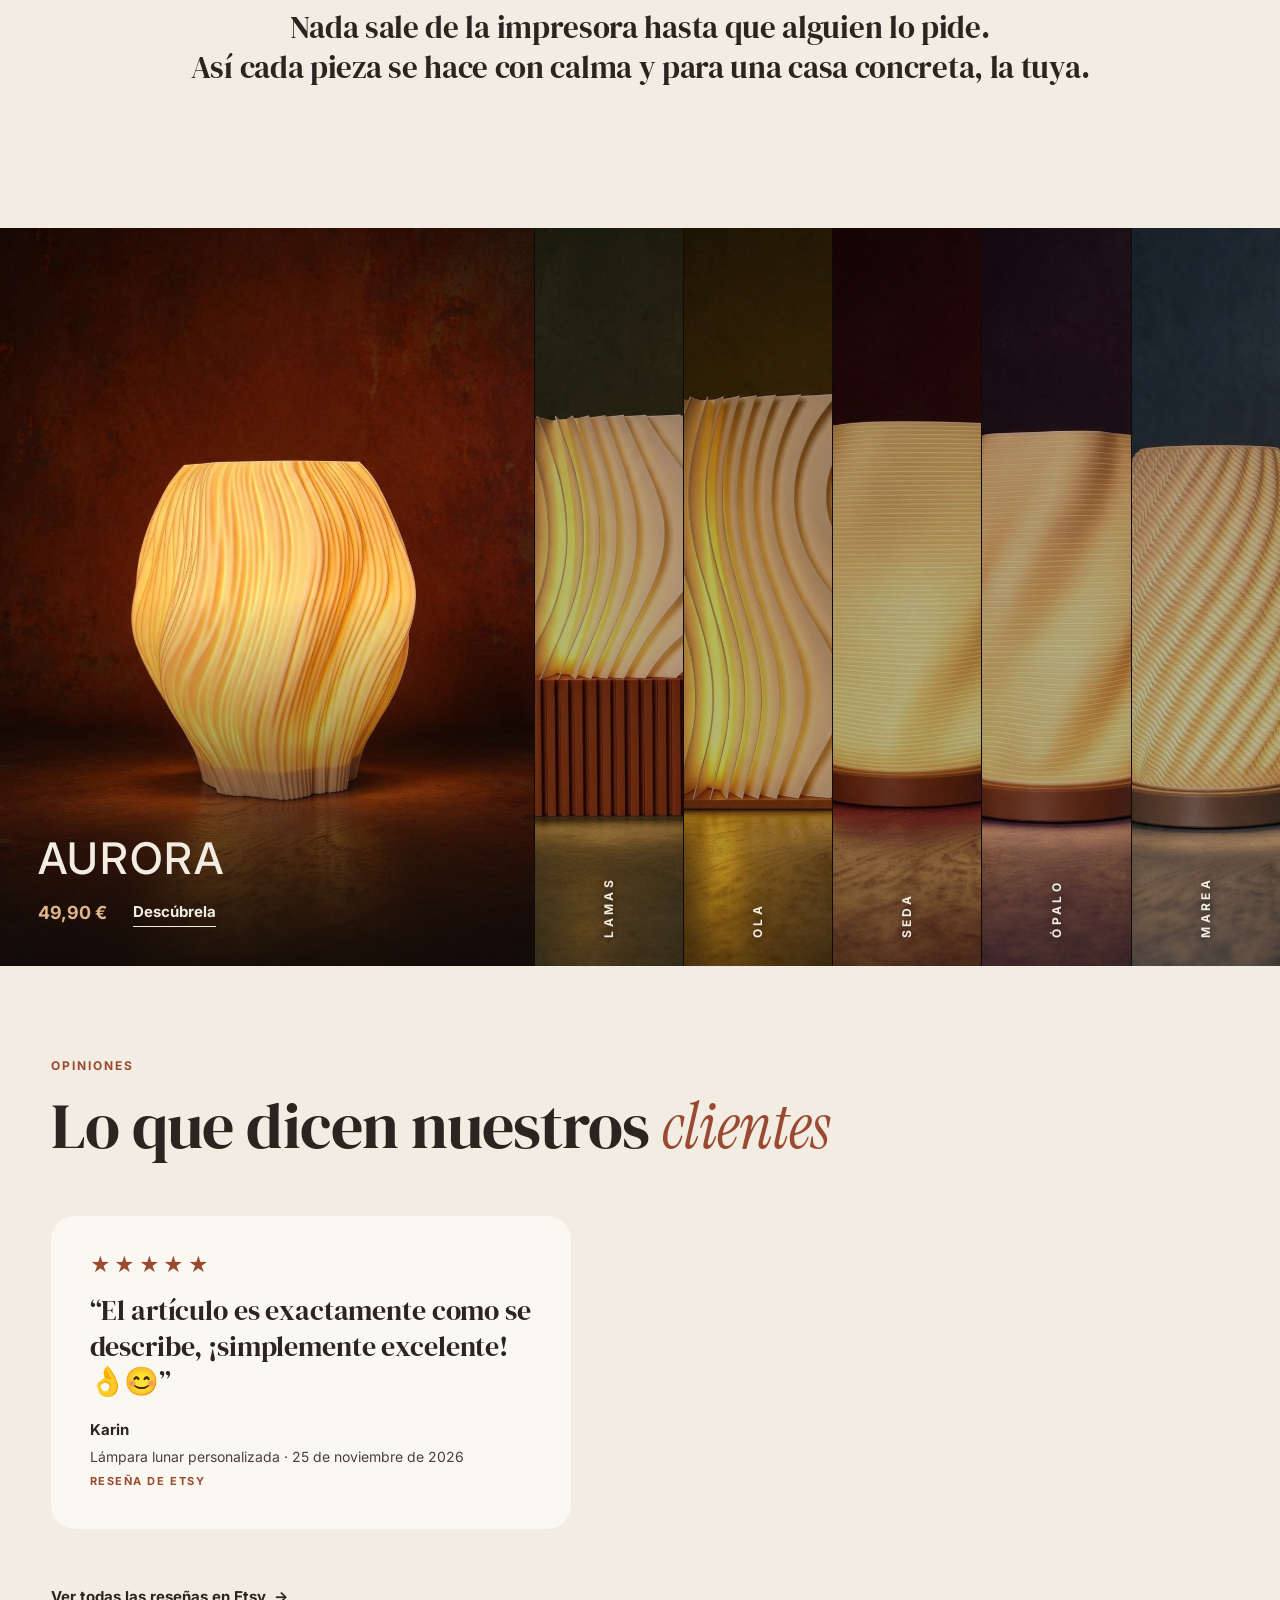
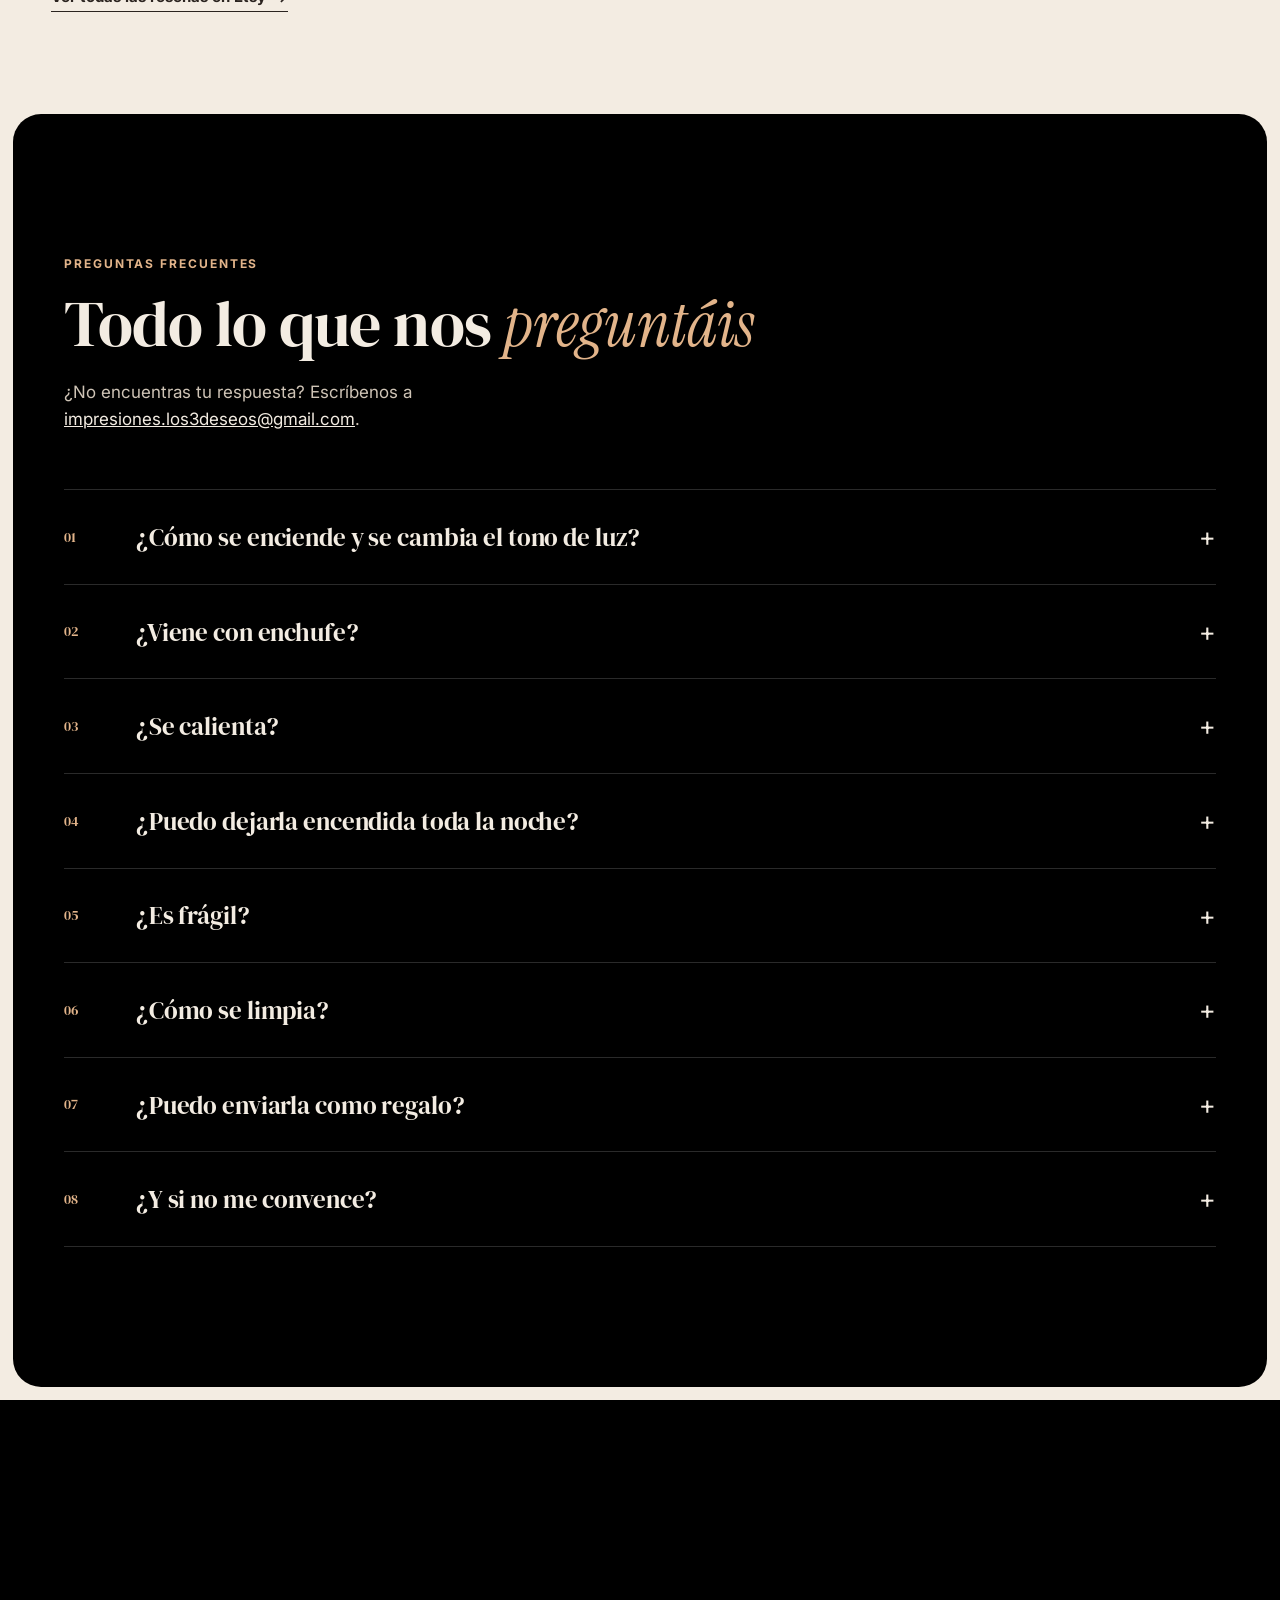
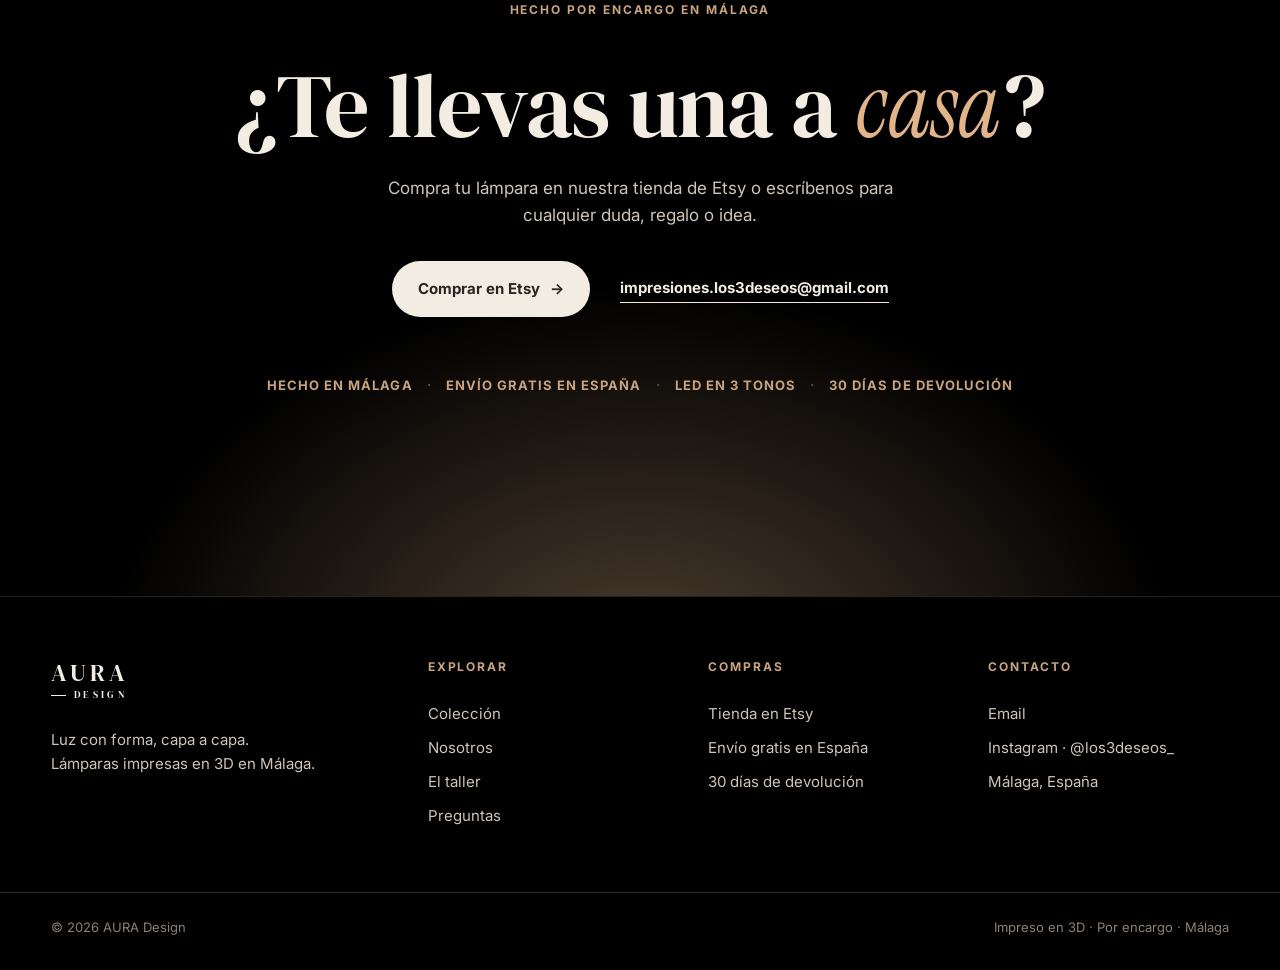
==== commit 74e58f7c: "De día a noche sin zoom en pantallas normales y Destacadas del móvil - Ordenador: versión más alta d" ====
--- a/index.html
+++ b/index.html
@@ -82,8 +82,8 @@
     <section class="anochecer" id="anochecer">
       <div class="anochecer-fijo">
         <div class="anochecer-fondo" aria-hidden="true">
-          <img src="assets/fotos/anochecer/dia.jpg" alt="" />
-          <img class="encendida" src="assets/fotos/anochecer/noche.jpg" alt="" />
+          <picture><source media="(max-aspect-ratio: 21/10)" srcset="assets/fotos/anochecer/dia-alta.jpg" /><img src="assets/fotos/anochecer/dia.jpg" alt="" /></picture>
+          <picture><source media="(max-aspect-ratio: 21/10)" srcset="assets/fotos/anochecer/noche-alta.jpg" /><img class="encendida" src="assets/fotos/anochecer/noche.jpg" alt="" /></picture>
         </div>
         <div class="anochecer-texto">
           <p class="antetitulo antetitulo-claro">De día a noche</p>
